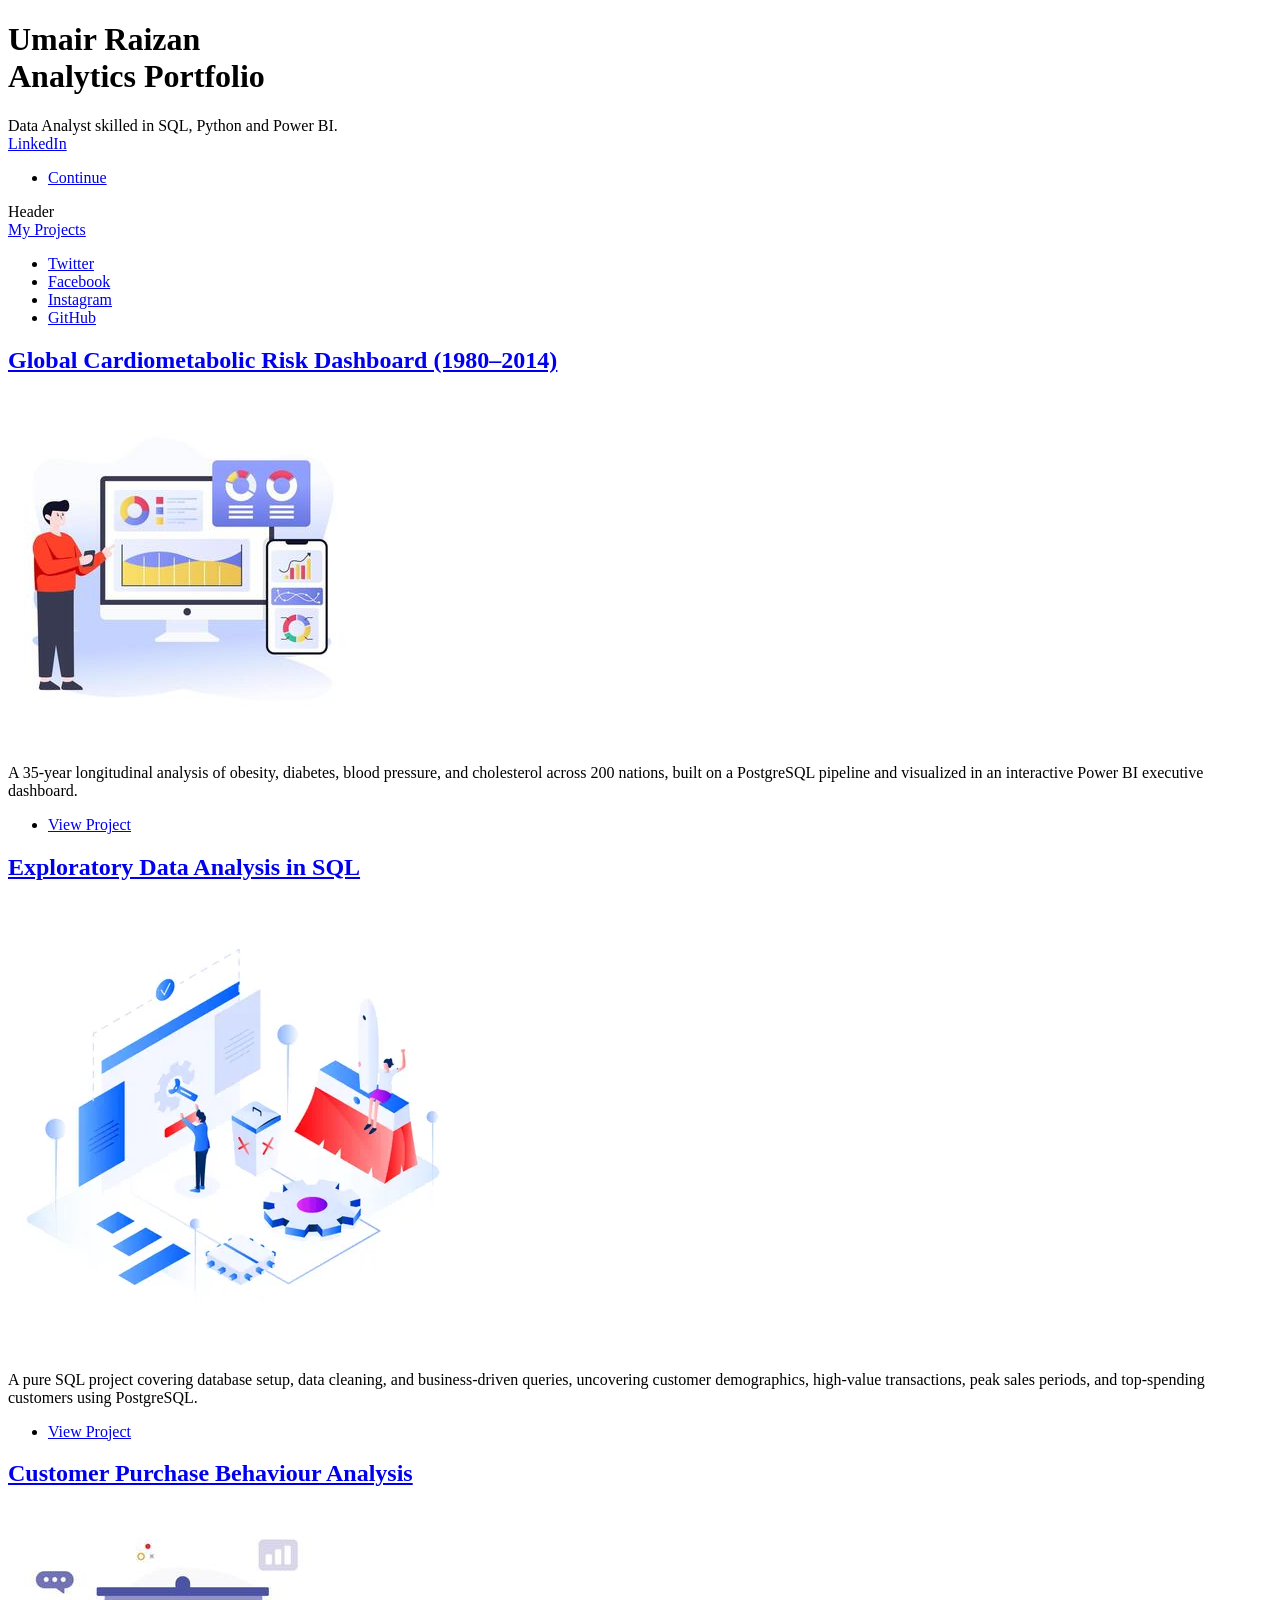
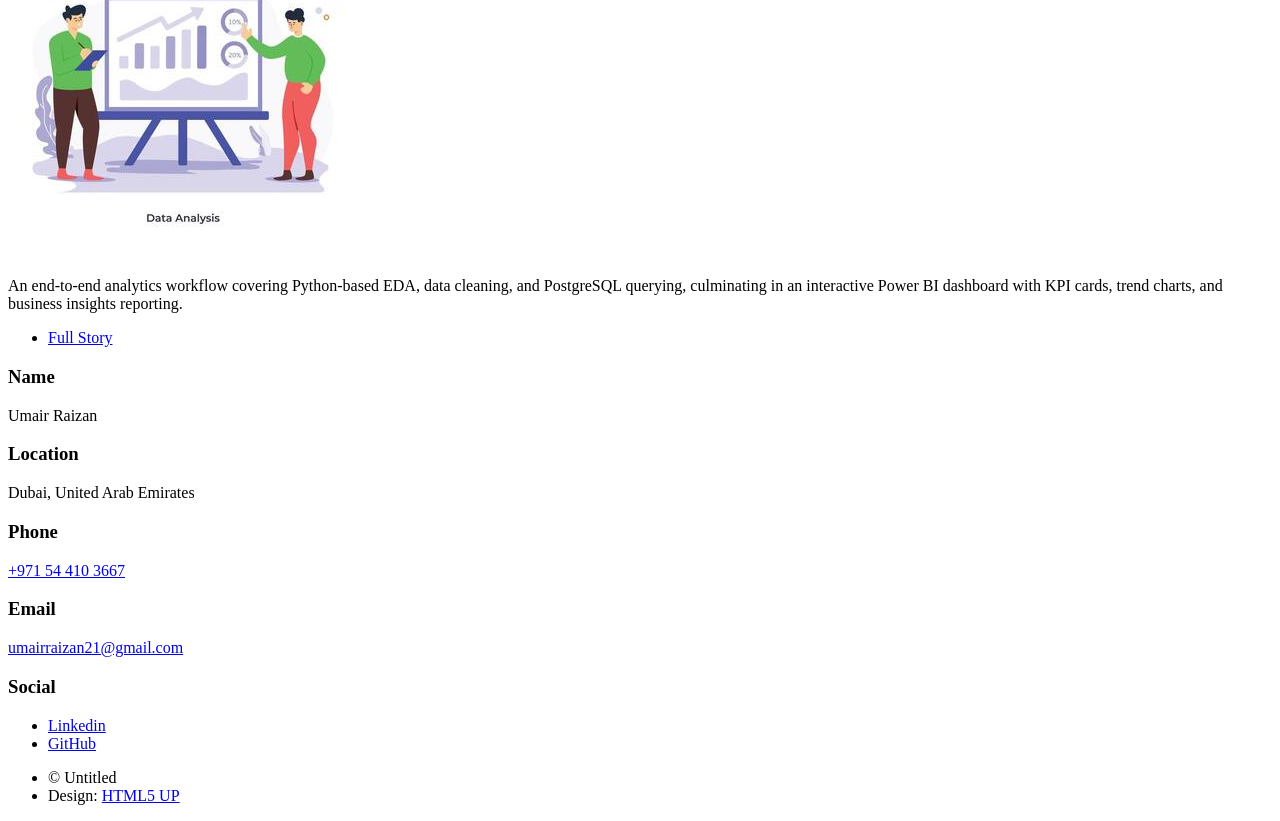
==== index.html @ 5cd12fa8 "Updated portfolio" ====
<!DOCTYPE HTML>
<!--
	Massively by HTML5 UP
	html5up.net | @ajlkn
	Free for personal and commercial use under the CCA 3.0 license (html5up.net/license)
-->
<html>
	<head>
		<title>Umair Raizan Analytics Portfolio></title>
		<meta charset="utf-8" />
		<meta name="viewport" content="width=device-width, initial-scale=1, user-scalable=no" />
		<link rel="stylesheet" href="assets/css/main.css" />
		<noscript><link rel="stylesheet" href="assets/css/noscript.css" /></noscript>
	</head>
	<body class="is-preload">

		<!-- Wrapper -->
			<div id="wrapper" class="fade-in">

				<!-- Intro -->
					<div id="intro">
						<h1>Umair Raizan<br />Analytics Portfolio<br /></h1>
						<p>Data Analyst skilled in SQL, Python and Power BI. <br><a href="https://www.linkedin.com/in/umair-raizan-32196223b/" target="_blank">LinkedIn</a>	</p>
						<ul class="actions">
							<li><a href="#header" class="button icon solid solo fa-arrow-down scrolly">Continue</a></li>
						</ul>
					</div>

				Header
					<header id="header">
						<a href="index.html" class="logo">My Projects</a>
					</header>

				<!-- Nav -->
					<!-- <nav id="nav">
						<ul class="links">
							<li class="active"><a href="index.html">This is Massively</a></li>
							<li><a href="generic.html">Generic Page</a></li>
							<li><a href="elements.html">Elements Reference</a></li>
						</ul> -->
						<ul class="icons">
							<li><a href="#" class="icon brands fa-twitter"><span class="label">Twitter</span></a></li>
							<li><a href="#" class="icon brands fa-facebook-f"><span class="label">Facebook</span></a></li>
							<li><a href="#" class="icon brands fa-instagram"><span class="label">Instagram</span></a></li>
							<li><a href="#" class="icon brands fa-github"><span class="label">GitHub</span></a></li>
						</ul>
					</nav>

				<!-- Main -->
					<div id="main">		
							<section class="posts">
								<article>
									<header>
										
										<h2><a href="https://github.com/umairai21/Diseases-Risk-Data-Analysis.git">Global Cardiometabolic Risk Dashboard (1980–2014)</a></h2>
									</header>
									<a href="https://github.com/umairai21/Diseases-Risk-Data-Analysis.git" class="image fit"><img src="./images/online-data-analysis-flat-illustration-of-data-analytics-vector.jpg" alt="" /></a>
									<p>A 35-year longitudinal analysis of obesity, diabetes, blood pressure, and cholesterol across 200 nations, built on a PostgreSQL pipeline and visualized in an interactive Power BI executive dashboard.</p>
									<ul class="actions special">
										<li><a href="https://github.com/umairai21/Diseases-Risk-Data-Analysis.git" class="button">View Project</a></li>
									</ul>
								</article>
								<article>
									<header>
										
										<h2><a href="https://github.com/umairai21/SQL-Retail-Sales-Analysis.git">Exploratory Data Analysis in SQL</a></h2>
									</header>
									<a href="https://github.com/umairai21/SQL-Retail-Sales-Analysis.git" class="image fit"><img src="./images/image 3.webp" alt="" /></a>
									<p>A pure SQL project covering database setup, data cleaning, and 	business-driven queries, uncovering customer demographics, high-value transactions, peak sales periods, and top-spending customers using PostgreSQL.</p>
									<ul class="actions special">
										<li><a href="https://github.com/umairai21/SQL-Retail-Sales-Analysis.git" class="button">View Project</a></li>
									</ul>
								</article>
								<article>
									<header>
										<h2><a href="https://github.com/umairai21/Customer-Behaviour-Analysis.git">Customer Purchase Behaviour Analysis</a></h2>
									</header>
									<a href="https://github.com/umairai21/Customer-Behaviour-Analysis.git" class="image fit"><img src="./images/image 2.jpg" alt="" /></a>
									<p>An end-to-end analytics workflow covering Python-based EDA, data cleaning, and PostgreSQL querying, culminating in an interactive Power BI dashboard with KPI cards, trend charts, and business insights reporting.</p>
									<ul class="actions special">
										<li><a href="https://github.com/umairai21/Customer-Behaviour-Analysis.git" class="button">Full Story</a></li>
									</ul>
								</article>
							</section>
					</div>

				<!-- Footer -->
					<footer id="footer">
						<!-- <section>
							<form method="post" action="#">
								<div class="fields">
									<div class="field">
										<label for="name">Name</label>
										<input type="text" name="name" id="name" />
									</div>
									<div class="field">
										<label for="email">Email</label>
										<input type="text" name="email" id="email" />
									</div>
									<div class="field">
										<label for="message">Message</label>
										<textarea name="message" id="message" rows="3"></textarea>
									</div>
								</div>
								<ul class="actions">
									<li><input type="submit" value="Send Message" /></li>
								</ul>
							</form>
						</section> -->
						<section>
							<section class="alt">
								<h3>Name</h3>
								<p>Umair Raizan</p>
							</section>
							<section class="alt">
								<h3>Location</h3>
								<p>Dubai, United Arab Emirates</p>
							</section>
							<section>
								<h3>Phone</h3>
								<p><a href="#">+971 54 410 3667</a></p>
							</section>
							<section>
								<h3>Email</h3>
								<p><a href="mailto:umairraizan21@gmail.com">umairraizan21@gmail.com</a></p>
							</section>
							<section>
								<h3>Social</h3>
								<ul class="icons alt">
									<li><a href="https://www.linkedin.com/in/umair-raizan-32196223b/" class="icon brands alt fa-linkedin"><span class="label">Linkedin</span></a></li>
									<li><a href="https://github.com/umairai21" class="icon brands alt fa-github"><span class="label">GitHub</span></a></li>
								</ul>
							</section>
						</section>
					</footer>

				<!-- Copyright -->
					<div id="copyright">
						<ul><li>&copy; Untitled</li><li>Design: <a href="https://html5up.net">HTML5 UP</a></li></ul>
					</div>

			</div>

		<!-- Scripts -->
			<script src="assets/js/jquery.min.js"></script>
			<script src="assets/js/jquery.scrollex.min.js"></script>
			<script src="assets/js/jquery.scrolly.min.js"></script>
			<script src="assets/js/browser.min.js"></script>
			<script src="assets/js/breakpoints.min.js"></script>
			<script src="assets/js/util.js"></script>
			<script src="assets/js/main.js"></script>

	</body>
</html>
---- assets/css/main.css ----
@import url(fontawesome-all.min.css);
@import url("https://fonts.googleapis.com/css?family=Merriweather:300,700,300italic,700italic|Source+Sans+Pro:900");

/*
	Massively by HTML5 UP
	html5up.net | @ajlkn
	Free for personal and commercial use under the CCA 3.0 license (html5up.net/license)
*/

html, body, div, span, applet, object,
iframe, h1, h2, h3, h4, h5, h6, p, blockquote,
pre, a, abbr, acronym, address, big, cite,
code, del, dfn, em, img, ins, kbd, q, s, samp,
small, strike, strong, sub, sup, tt, var, b,
u, i, center, dl, dt, dd, ol, ul, li, fieldset,
form, label, legend, table, caption, tbody,
tfoot, thead, tr, th, td, article, aside,
canvas, details, embed, figure, figcaption,
footer, header, hgroup, menu, nav, output, ruby,
section, summary, time, mark, audio, video {
	margin: 0;
	padding: 0;
	border: 0;
	font-size: 100%;
	font: inherit;
	vertical-align: baseline;}

article, aside, details, figcaption, figure,
footer, header, hgroup, menu, nav, section {
	display: block;}

body {
	line-height: 1;
}

ol, ul {
	list-style: none;
}

blockquote, q {
	quotes: none;
}

	blockquote:before, blockquote:after, q:before, q:after {
		content: '';
		content: none;
	}

table {
	border-collapse: collapse;
	border-spacing: 0;
}

body {
	-webkit-text-size-adjust: none;
}

mark {
	background-color: transparent;
	color: inherit;
}

input::-moz-focus-inner {
	border: 0;
	padding: 0;
}

input, select, textarea {
	-moz-appearance: none;
	-webkit-appearance: none;
	-ms-appearance: none;
	appearance: none;
}

/* Basic */

	@-ms-viewport {
		width: device-width;
	}

	body {
		-ms-overflow-style: scrollbar;
	}

	@media screen and (max-width: 480px) {

		html, body {
			min-width: 320px;
		}

	}

	html {
		box-sizing: border-box;
	}

	*, *:before, *:after {
		box-sizing: inherit;
	}

	body {
		background-color: #1e252d;
	}

		body.is-preload *, body.is-preload *:before, body.is-preload *:after {
			-moz-animation: none !important;
			-webkit-animation: none !important;
			-ms-animation: none !important;
			animation: none !important;
			-moz-transition: none !important;
			-webkit-transition: none !important;
			-ms-transition: none !important;
			transition: none !important;
		}

/* Type */

	html {
		font-size: 16pt;
	}

		@media screen and (max-width: 1680px) {

			html {
				font-size: 12pt;
			}

		}

		@media screen and (max-width: 1280px) {

			html {
				font-size: 11pt;
			}

		}

		@media screen and (max-width: 360px) {

			html {
				font-size: 10pt;
			}

		}

	body {
		color: #212931;
	}

	body, input, select, textarea {
		font-family: "Merriweather", Georgia, serif;
		font-weight: 300;
		font-size: 1rem;
		line-height: 2.375;
	}

	a {
		-moz-transition: color 0.2s ease-in-out, background-color 0.2s ease-in-out, border-color 0.2s ease-in-out, box-shadow 0.2s ease-in-out;
		-webkit-transition: color 0.2s ease-in-out, background-color 0.2s ease-in-out, border-color 0.2s ease-in-out, box-shadow 0.2s ease-in-out;
		-ms-transition: color 0.2s ease-in-out, background-color 0.2s ease-in-out, border-color 0.2s ease-in-out, box-shadow 0.2s ease-in-out;
		transition: color 0.2s ease-in-out, background-color 0.2s ease-in-out, border-color 0.2s ease-in-out, box-shadow 0.2s ease-in-out;
		border-bottom: dotted 1px;
		text-decoration: none;
	}

		a:hover {
			border-bottom-color: transparent;
		}

	strong, b {
		font-weight: 600;
	}

	em, i {
		font-style: italic;
	}

	p {
		text-align: justify;
		margin: 0 0 2rem 0;
	}

	h1, h2, h3, h4, h5, h6 {
		font-family: "Source Sans Pro", Helvetica, sans-serif;
		font-weight: 900;
		line-height: 1.5;
		letter-spacing: 0.075em;
		text-transform: uppercase;
		margin: 0 0 1rem 0;
	}

		h1 a, h2 a, h3 a, h4 a, h5 a, h6 a {
			border-bottom: 0;
			color: inherit;
			text-decoration: none;
		}

	h1 {
		font-size: 4rem;
		line-height: 1.1;
		margin: 0 0 2rem 0;
	}

	h2 {
		font-size: 1.75rem;
		line-height: 1.3;
		margin: 0 0 1.5rem 0;
	}

	h3 {
		font-size: 1.25rem;
		margin: 0 0 1.5rem 0;
	}

	h4 {
		font-size: 1rem;
	}

	h5 {
		font-size: 0.9rem;
	}

	h6 {
		font-size: 0.8rem;
	}

	sub {
		font-size: 0.8rem;
		position: relative;
		top: 0.5rem;
	}

	sup {
		font-size: 0.8rem;
		position: relative;
		top: -0.5rem;
	}

	blockquote {
		border-left: solid 4px;
		font-style: italic;
		margin: 0 0 2rem 0;
		padding: 0.5rem 0 0.5rem 2rem;
	}

	code {
		border: solid 2px;
		font-family: "Courier New", monospace;
		font-size: 0.9rem;
		margin: 0 0.25rem;
		padding: 0.25rem 0.65rem;
	}

	pre {
		-webkit-overflow-scrolling: touch;
		font-family: "Courier New", monospace;
		font-size: 0.9rem;
		margin: 0 0 2rem 0;
	}

		pre code {
			display: block;
			line-height: 1.75;
			padding: 1rem 1.5rem;
			overflow-x: auto;
		}

	hr {
		border: 0;
		border-bottom: solid 2px;
		margin: 3rem 0;
	}

		hr.major {
			margin: 5rem 0;
		}

	.align-left {
		text-align: left;
	}

	.align-center {
		text-align: center;
	}

	.align-right {
		text-align: right;
	}

	input, select, textarea {
		color: #212931;
	}

	a {
		color: #212931;
		border-bottom-color: rgba(33, 41, 49, 0.5);
	}

		a:hover {
			border-bottom-color: transparent;
			color: #18bfef !important;
		}

	strong, b {
		color: #212931;
	}

	h1, h2, h3, h4, h5, h6 {
		color: #212931;
	}

	blockquote {
		border-left-color: #eeeeee;
	}

	code {
		background: rgba(220, 220, 220, 0.25);
		border-color: #eeeeee;
	}

	hr {
		border-bottom-color: #eeeeee;
	}

/* Row */

	.row {
		display: flex;
		flex-wrap: wrap;
		box-sizing: border-box;
		align-items: stretch;
	}

		.row > * {
			box-sizing: border-box;
		}

		.row.gtr-uniform > * > :last-child {
			margin-bottom: 0;
		}

		.row.aln-left {
			justify-content: flex-start;
		}

		.row.aln-center {
			justify-content: center;
		}

		.row.aln-right {
			justify-content: flex-end;
		}

		.row.aln-top {
			align-items: flex-start;
		}

		.row.aln-middle {
			align-items: center;
		}

		.row.aln-bottom {
			align-items: flex-end;
		}

		.row > .imp {
			order: -1;
		}

		.row > .col-1 {
			width: 8.33333%;
		}

		.row > .off-1 {
			margin-left: 8.33333%;
		}

		.row > .col-2 {
			width: 16.66667%;
		}

		.row > .off-2 {
			margin-left: 16.66667%;
		}

		.row > .col-3 {
			width: 25%;
		}

		.row > .off-3 {
			margin-left: 25%;
		}

		.row > .col-4 {
			width: 33.33333%;
		}

		.row > .off-4 {
			margin-left: 33.33333%;
		}

		.row > .col-5 {
			width: 41.66667%;
		}

		.row > .off-5 {
			margin-left: 41.66667%;
		}

		.row > .col-6 {
			width: 50%;
		}

		.row > .off-6 {
			margin-left: 50%;
		}

		.row > .col-7 {
			width: 58.33333%;
		}

		.row > .off-7 {
			margin-left: 58.33333%;
		}

		.row > .col-8 {
			width: 66.66667%;
		}

		.row > .off-8 {
			margin-left: 66.66667%;
		}

		.row > .col-9 {
			width: 75%;
		}

		.row > .off-9 {
			margin-left: 75%;
		}

		.row > .col-10 {
			width: 83.33333%;
		}

		.row > .off-10 {
			margin-left: 83.33333%;
		}

		.row > .col-11 {
			width: 91.66667%;
		}

		.row > .off-11 {
			margin-left: 91.66667%;
		}

		.row > .col-12 {
			width: 100%;
		}

		.row > .off-12 {
			margin-left: 100%;
		}

		.row.gtr-0 {
			margin-top: 0;
			margin-left: 0rem;
		}

			.row.gtr-0 > * {
				padding: 0 0 0 0rem;
			}

			.row.gtr-0.gtr-uniform {
				margin-top: 0rem;
			}

				.row.gtr-0.gtr-uniform > * {
					padding-top: 0rem;
				}

		.row.gtr-25 {
			margin-top: 0;
			margin-left: -0.375rem;
		}

			.row.gtr-25 > * {
				padding: 0 0 0 0.375rem;
			}

			.row.gtr-25.gtr-uniform {
				margin-top: -0.375rem;
			}

				.row.gtr-25.gtr-uniform > * {
					padding-top: 0.375rem;
				}

		.row.gtr-50 {
			margin-top: 0;
			margin-left: -0.75rem;
		}

			.row.gtr-50 > * {
				padding: 0 0 0 0.75rem;
			}

			.row.gtr-50.gtr-uniform {
				margin-top: -0.75rem;
			}

				.row.gtr-50.gtr-uniform > * {
					padding-top: 0.75rem;
				}

		.row {
			margin-top: 0;
			margin-left: -1.5rem;
		}

			.row > * {
				padding: 0 0 0 1.5rem;
			}

			.row.gtr-uniform {
				margin-top: -1.5rem;
			}

				.row.gtr-uniform > * {
					padding-top: 1.5rem;
				}

		.row.gtr-150 {
			margin-top: 0;
			margin-left: -2.25rem;
		}

			.row.gtr-150 > * {
				padding: 0 0 0 2.25rem;
			}

			.row.gtr-150.gtr-uniform {
				margin-top: -2.25rem;
			}

				.row.gtr-150.gtr-uniform > * {
					padding-top: 2.25rem;
				}

		.row.gtr-200 {
			margin-top: 0;
			margin-left: -3rem;
		}

			.row.gtr-200 > * {
				padding: 0 0 0 3rem;
			}

			.row.gtr-200.gtr-uniform {
				margin-top: -3rem;
			}

				.row.gtr-200.gtr-uniform > * {
					padding-top: 3rem;
				}

		@media screen and (max-width: 1680px) {

			.row {
				display: flex;
				flex-wrap: wrap;
				box-sizing: border-box;
				align-items: stretch;
			}

				.row > * {
					box-sizing: border-box;
				}

				.row.gtr-uniform > * > :last-child {
					margin-bottom: 0;
				}

				.row.aln-left {
					justify-content: flex-start;
				}

				.row.aln-center {
					justify-content: center;
				}

				.row.aln-right {
					justify-content: flex-end;
				}

				.row.aln-top {
					align-items: flex-start;
				}

				.row.aln-middle {
					align-items: center;
				}

				.row.aln-bottom {
					align-items: flex-end;
				}

				.row > .imp-xlarge {
					order: -1;
				}

				.row > .col-1-xlarge {
					width: 8.33333%;
				}

				.row > .off-1-xlarge {
					margin-left: 8.33333%;
				}

				.row > .col-2-xlarge {
					width: 16.66667%;
				}

				.row > .off-2-xlarge {
					margin-left: 16.66667%;
				}

				.row > .col-3-xlarge {
					width: 25%;
				}

				.row > .off-3-xlarge {
					margin-left: 25%;
				}

				.row > .col-4-xlarge {
					width: 33.33333%;
				}

				.row > .off-4-xlarge {
					margin-left: 33.33333%;
				}

				.row > .col-5-xlarge {
					width: 41.66667%;
				}

				.row > .off-5-xlarge {
					margin-left: 41.66667%;
				}

				.row > .col-6-xlarge {
					width: 50%;
				}

				.row > .off-6-xlarge {
					margin-left: 50%;
				}

				.row > .col-7-xlarge {
					width: 58.33333%;
				}

				.row > .off-7-xlarge {
					margin-left: 58.33333%;
				}

				.row > .col-8-xlarge {
					width: 66.66667%;
				}

				.row > .off-8-xlarge {
					margin-left: 66.66667%;
				}

				.row > .col-9-xlarge {
					width: 75%;
				}

				.row > .off-9-xlarge {
					margin-left: 75%;
				}

				.row > .col-10-xlarge {
					width: 83.33333%;
				}

				.row > .off-10-xlarge {
					margin-left: 83.33333%;
				}

				.row > .col-11-xlarge {
					width: 91.66667%;
				}

				.row > .off-11-xlarge {
					margin-left: 91.66667%;
				}

				.row > .col-12-xlarge {
					width: 100%;
				}

				.row > .off-12-xlarge {
					margin-left: 100%;
				}

				.row.gtr-0 {
					margin-top: 0;
					margin-left: 0rem;
				}

					.row.gtr-0 > * {
						padding: 0 0 0 0rem;
					}

					.row.gtr-0.gtr-uniform {
						margin-top: 0rem;
					}

						.row.gtr-0.gtr-uniform > * {
							padding-top: 0rem;
						}

				.row.gtr-25 {
					margin-top: 0;
					margin-left: -0.375rem;
				}

					.row.gtr-25 > * {
						padding: 0 0 0 0.375rem;
					}

					.row.gtr-25.gtr-uniform {
						margin-top: -0.375rem;
					}

						.row.gtr-25.gtr-uniform > * {
							padding-top: 0.375rem;
						}

				.row.gtr-50 {
					margin-top: 0;
					margin-left: -0.75rem;
				}

					.row.gtr-50 > * {
						padding: 0 0 0 0.75rem;
					}

					.row.gtr-50.gtr-uniform {
						margin-top: -0.75rem;
					}

						.row.gtr-50.gtr-uniform > * {
							padding-top: 0.75rem;
						}

				.row {
					margin-top: 0;
					margin-left: -1.5rem;
				}

					.row > * {
						padding: 0 0 0 1.5rem;
					}

					.row.gtr-uniform {
						margin-top: -1.5rem;
					}

						.row.gtr-uniform > * {
							padding-top: 1.5rem;
						}

				.row.gtr-150 {
					margin-top: 0;
					margin-left: -2.25rem;
				}

					.row.gtr-150 > * {
						padding: 0 0 0 2.25rem;
					}

					.row.gtr-150.gtr-uniform {
						margin-top: -2.25rem;
					}

						.row.gtr-150.gtr-uniform > * {
							padding-top: 2.25rem;
						}

				.row.gtr-200 {
					margin-top: 0;
					margin-left: -3rem;
				}

					.row.gtr-200 > * {
						padding: 0 0 0 3rem;
					}

					.row.gtr-200.gtr-uniform {
						margin-top: -3rem;
					}

						.row.gtr-200.gtr-uniform > * {
							padding-top: 3rem;
						}

		}

		@media screen and (max-width: 1280px) {

			.row {
				display: flex;
				flex-wrap: wrap;
				box-sizing: border-box;
				align-items: stretch;
			}

				.row > * {
					box-sizing: border-box;
				}

				.row.gtr-uniform > * > :last-child {
					margin-bottom: 0;
				}

				.row.aln-left {
					justify-content: flex-start;
				}

				.row.aln-center {
					justify-content: center;
				}

				.row.aln-right {
					justify-content: flex-end;
				}

				.row.aln-top {
					align-items: flex-start;
				}

				.row.aln-middle {
					align-items: center;
				}

				.row.aln-bottom {
					align-items: flex-end;
				}

				.row > .imp-large {
					order: -1;
				}

				.row > .col-1-large {
					width: 8.33333%;
				}

				.row > .off-1-large {
					margin-left: 8.33333%;
				}

				.row > .col-2-large {
					width: 16.66667%;
				}

				.row > .off-2-large {
					margin-left: 16.66667%;
				}

				.row > .col-3-large {
					width: 25%;
				}

				.row > .off-3-large {
					margin-left: 25%;
				}

				.row > .col-4-large {
					width: 33.33333%;
				}

				.row > .off-4-large {
					margin-left: 33.33333%;
				}

				.row > .col-5-large {
					width: 41.66667%;
				}

				.row > .off-5-large {
					margin-left: 41.66667%;
				}

				.row > .col-6-large {
					width: 50%;
				}

				.row > .off-6-large {
					margin-left: 50%;
				}

				.row > .col-7-large {
					width: 58.33333%;
				}

				.row > .off-7-large {
					margin-left: 58.33333%;
				}

				.row > .col-8-large {
					width: 66.66667%;
				}

				.row > .off-8-large {
					margin-left: 66.66667%;
				}

				.row > .col-9-large {
					width: 75%;
				}

				.row > .off-9-large {
					margin-left: 75%;
				}

				.row > .col-10-large {
					width: 83.33333%;
				}

				.row > .off-10-large {
					margin-left: 83.33333%;
				}

				.row > .col-11-large {
					width: 91.66667%;
				}

				.row > .off-11-large {
					margin-left: 91.66667%;
				}

				.row > .col-12-large {
					width: 100%;
				}

				.row > .off-12-large {
					margin-left: 100%;
				}

				.row.gtr-0 {
					margin-top: 0;
					margin-left: 0rem;
				}

					.row.gtr-0 > * {
						padding: 0 0 0 0rem;
					}

					.row.gtr-0.gtr-uniform {
						margin-top: 0rem;
					}

						.row.gtr-0.gtr-uniform > * {
							padding-top: 0rem;
						}

				.row.gtr-25 {
					margin-top: 0;
					margin-left: -0.375rem;
				}

					.row.gtr-25 > * {
						padding: 0 0 0 0.375rem;
					}

					.row.gtr-25.gtr-uniform {
						margin-top: -0.375rem;
					}

						.row.gtr-25.gtr-uniform > * {
							padding-top: 0.375rem;
						}

				.row.gtr-50 {
					margin-top: 0;
					margin-left: -0.75rem;
				}

					.row.gtr-50 > * {
						padding: 0 0 0 0.75rem;
					}

					.row.gtr-50.gtr-uniform {
						margin-top: -0.75rem;
					}

						.row.gtr-50.gtr-uniform > * {
							padding-top: 0.75rem;
						}

				.row {
					margin-top: 0;
					margin-left: -1.5rem;
				}

					.row > * {
						padding: 0 0 0 1.5rem;
					}

					.row.gtr-uniform {
						margin-top: -1.5rem;
					}

						.row.gtr-uniform > * {
							padding-top: 1.5rem;
						}

				.row.gtr-150 {
					margin-top: 0;
					margin-left: -2.25rem;
				}

					.row.gtr-150 > * {
						padding: 0 0 0 2.25rem;
					}

					.row.gtr-150.gtr-uniform {
						margin-top: -2.25rem;
					}

						.row.gtr-150.gtr-uniform > * {
							padding-top: 2.25rem;
						}

				.row.gtr-200 {
					margin-top: 0;
					margin-left: -3rem;
				}

					.row.gtr-200 > * {
						padding: 0 0 0 3rem;
					}

					.row.gtr-200.gtr-uniform {
						margin-top: -3rem;
					}

						.row.gtr-200.gtr-uniform > * {
							padding-top: 3rem;
						}

		}

		@media screen and (max-width: 980px) {

			.row {
				display: flex;
				flex-wrap: wrap;
				box-sizing: border-box;
				align-items: stretch;
			}

				.row > * {
					box-sizing: border-box;
				}

				.row.gtr-uniform > * > :last-child {
					margin-bottom: 0;
				}

				.row.aln-left {
					justify-content: flex-start;
				}

				.row.aln-center {
					justify-content: center;
				}

				.row.aln-right {
					justify-content: flex-end;
				}

				.row.aln-top {
					align-items: flex-start;
				}

				.row.aln-middle {
					align-items: center;
				}

				.row.aln-bottom {
					align-items: flex-end;
				}

				.row > .imp-medium {
					order: -1;
				}

				.row > .col-1-medium {
					width: 8.33333%;
				}

				.row > .off-1-medium {
					margin-left: 8.33333%;
				}

				.row > .col-2-medium {
					width: 16.66667%;
				}

				.row > .off-2-medium {
					margin-left: 16.66667%;
				}

				.row > .col-3-medium {
					width: 25%;
				}

				.row > .off-3-medium {
					margin-left: 25%;
				}

				.row > .col-4-medium {
					width: 33.33333%;
				}

				.row > .off-4-medium {
					margin-left: 33.33333%;
				}

				.row > .col-5-medium {
					width: 41.66667%;
				}

				.row > .off-5-medium {
					margin-left: 41.66667%;
				}

				.row > .col-6-medium {
					width: 50%;
				}

				.row > .off-6-medium {
					margin-left: 50%;
				}

				.row > .col-7-medium {
					width: 58.33333%;
				}

				.row > .off-7-medium {
					margin-left: 58.33333%;
				}

				.row > .col-8-medium {
					width: 66.66667%;
				}

				.row > .off-8-medium {
					margin-left: 66.66667%;
				}

				.row > .col-9-medium {
					width: 75%;
				}

				.row > .off-9-medium {
					margin-left: 75%;
				}

				.row > .col-10-medium {
					width: 83.33333%;
				}

				.row > .off-10-medium {
					margin-left: 83.33333%;
				}

				.row > .col-11-medium {
					width: 91.66667%;
				}

				.row > .off-11-medium {
					margin-left: 91.66667%;
				}

				.row > .col-12-medium {
					width: 100%;
				}

				.row > .off-12-medium {
					margin-left: 100%;
				}

				.row.gtr-0 {
					margin-top: 0;
					margin-left: 0rem;
				}

					.row.gtr-0 > * {
						padding: 0 0 0 0rem;
					}

					.row.gtr-0.gtr-uniform {
						margin-top: 0rem;
					}

						.row.gtr-0.gtr-uniform > * {
							padding-top: 0rem;
						}

				.row.gtr-25 {
					margin-top: 0;
					margin-left: -0.375rem;
				}

					.row.gtr-25 > * {
						padding: 0 0 0 0.375rem;
					}

					.row.gtr-25.gtr-uniform {
						margin-top: -0.375rem;
					}

						.row.gtr-25.gtr-uniform > * {
							padding-top: 0.375rem;
						}

				.row.gtr-50 {
					margin-top: 0;
					margin-left: -0.75rem;
				}

					.row.gtr-50 > * {
						padding: 0 0 0 0.75rem;
					}

					.row.gtr-50.gtr-uniform {
						margin-top: -0.75rem;
					}

						.row.gtr-50.gtr-uniform > * {
							padding-top: 0.75rem;
						}

				.row {
					margin-top: 0;
					margin-left: -1.5rem;
				}

					.row > * {
						padding: 0 0 0 1.5rem;
					}

					.row.gtr-uniform {
						margin-top: -1.5rem;
					}

						.row.gtr-uniform > * {
							padding-top: 1.5rem;
						}

				.row.gtr-150 {
					margin-top: 0;
					margin-left: -2.25rem;
				}

					.row.gtr-150 > * {
						padding: 0 0 0 2.25rem;
					}

					.row.gtr-150.gtr-uniform {
						margin-top: -2.25rem;
					}

						.row.gtr-150.gtr-uniform > * {
							padding-top: 2.25rem;
						}

				.row.gtr-200 {
					margin-top: 0;
					margin-left: -3rem;
				}

					.row.gtr-200 > * {
						padding: 0 0 0 3rem;
					}

					.row.gtr-200.gtr-uniform {
						margin-top: -3rem;
					}

						.row.gtr-200.gtr-uniform > * {
							padding-top: 3rem;
						}

		}

		@media screen and (max-width: 736px) {

			.row {
				display: flex;
				flex-wrap: wrap;
				box-sizing: border-box;
				align-items: stretch;
			}

				.row > * {
					box-sizing: border-box;
				}

				.row.gtr-uniform > * > :last-child {
					margin-bottom: 0;
				}

				.row.aln-left {
					justify-content: flex-start;
				}

				.row.aln-center {
					justify-content: center;
				}

				.row.aln-right {
					justify-content: flex-end;
				}

				.row.aln-top {
					align-items: flex-start;
				}

				.row.aln-middle {
					align-items: center;
				}

				.row.aln-bottom {
					align-items: flex-end;
				}

				.row > .imp-small {
					order: -1;
				}

				.row > .col-1-small {
					width: 8.33333%;
				}

				.row > .off-1-small {
					margin-left: 8.33333%;
				}

				.row > .col-2-small {
					width: 16.66667%;
				}

				.row > .off-2-small {
					margin-left: 16.66667%;
				}

				.row > .col-3-small {
					width: 25%;
				}

				.row > .off-3-small {
					margin-left: 25%;
				}

				.row > .col-4-small {
					width: 33.33333%;
				}

				.row > .off-4-small {
					margin-left: 33.33333%;
				}

				.row > .col-5-small {
					width: 41.66667%;
				}

				.row > .off-5-small {
					margin-left: 41.66667%;
				}

				.row > .col-6-small {
					width: 50%;
				}

				.row > .off-6-small {
					margin-left: 50%;
				}

				.row > .col-7-small {
					width: 58.33333%;
				}

				.row > .off-7-small {
					margin-left: 58.33333%;
				}

				.row > .col-8-small {
					width: 66.66667%;
				}

				.row > .off-8-small {
					margin-left: 66.66667%;
				}

				.row > .col-9-small {
					width: 75%;
				}

				.row > .off-9-small {
					margin-left: 75%;
				}

				.row > .col-10-small {
					width: 83.33333%;
				}

				.row > .off-10-small {
					margin-left: 83.33333%;
				}

				.row > .col-11-small {
					width: 91.66667%;
				}

				.row > .off-11-small {
					margin-left: 91.66667%;
				}

				.row > .col-12-small {
					width: 100%;
				}

				.row > .off-12-small {
					margin-left: 100%;
				}

				.row.gtr-0 {
					margin-top: 0;
					margin-left: 0rem;
				}

					.row.gtr-0 > * {
						padding: 0 0 0 0rem;
					}

					.row.gtr-0.gtr-uniform {
						margin-top: 0rem;
					}

						.row.gtr-0.gtr-uniform > * {
							padding-top: 0rem;
						}

				.row.gtr-25 {
					margin-top: 0;
					margin-left: -0.375rem;
				}

					.row.gtr-25 > * {
						padding: 0 0 0 0.375rem;
					}

					.row.gtr-25.gtr-uniform {
						margin-top: -0.375rem;
					}

						.row.gtr-25.gtr-uniform > * {
							padding-top: 0.375rem;
						}

				.row.gtr-50 {
					margin-top: 0;
					margin-left: -0.75rem;
				}

					.row.gtr-50 > * {
						padding: 0 0 0 0.75rem;
					}

					.row.gtr-50.gtr-uniform {
						margin-top: -0.75rem;
					}

						.row.gtr-50.gtr-uniform > * {
							padding-top: 0.75rem;
						}

				.row {
					margin-top: 0;
					margin-left: -1.5rem;
				}

					.row > * {
						padding: 0 0 0 1.5rem;
					}

					.row.gtr-uniform {
						margin-top: -1.5rem;
					}

						.row.gtr-uniform > * {
							padding-top: 1.5rem;
						}

				.row.gtr-150 {
					margin-top: 0;
					margin-left: -2.25rem;
				}

					.row.gtr-150 > * {
						padding: 0 0 0 2.25rem;
					}

					.row.gtr-150.gtr-uniform {
						margin-top: -2.25rem;
					}

						.row.gtr-150.gtr-uniform > * {
							padding-top: 2.25rem;
						}

				.row.gtr-200 {
					margin-top: 0;
					margin-left: -3rem;
				}

					.row.gtr-200 > * {
						padding: 0 0 0 3rem;
					}

					.row.gtr-200.gtr-uniform {
						margin-top: -3rem;
					}

						.row.gtr-200.gtr-uniform > * {
							padding-top: 3rem;
						}

		}

		@media screen and (max-width: 480px) {

			.row {
				display: flex;
				flex-wrap: wrap;
				box-sizing: border-box;
				align-items: stretch;
			}

				.row > * {
					box-sizing: border-box;
				}

				.row.gtr-uniform > * > :last-child {
					margin-bottom: 0;
				}

				.row.aln-left {
					justify-content: flex-start;
				}

				.row.aln-center {
					justify-content: center;
				}

				.row.aln-right {
					justify-content: flex-end;
				}

				.row.aln-top {
					align-items: flex-start;
				}

				.row.aln-middle {
					align-items: center;
				}

				.row.aln-bottom {
					align-items: flex-end;
				}

				.row > .imp-xsmall {
					order: -1;
				}

				.row > .col-1-xsmall {
					width: 8.33333%;
				}

				.row > .off-1-xsmall {
					margin-left: 8.33333%;
				}

				.row > .col-2-xsmall {
					width: 16.66667%;
				}

				.row > .off-2-xsmall {
					margin-left: 16.66667%;
				}

				.row > .col-3-xsmall {
					width: 25%;
				}

				.row > .off-3-xsmall {
					margin-left: 25%;
				}

				.row > .col-4-xsmall {
					width: 33.33333%;
				}

				.row > .off-4-xsmall {
					margin-left: 33.33333%;
				}

				.row > .col-5-xsmall {
					width: 41.66667%;
				}

				.row > .off-5-xsmall {
					margin-left: 41.66667%;
				}

				.row > .col-6-xsmall {
					width: 50%;
				}

				.row > .off-6-xsmall {
					margin-left: 50%;
				}

				.row > .col-7-xsmall {
					width: 58.33333%;
				}

				.row > .off-7-xsmall {
					margin-left: 58.33333%;
				}

				.row > .col-8-xsmall {
					width: 66.66667%;
				}

				.row > .off-8-xsmall {
					margin-left: 66.66667%;
				}

				.row > .col-9-xsmall {
					width: 75%;
				}

				.row > .off-9-xsmall {
					margin-left: 75%;
				}

				.row > .col-10-xsmall {
					width: 83.33333%;
				}

				.row > .off-10-xsmall {
					margin-left: 83.33333%;
				}

				.row > .col-11-xsmall {
					width: 91.66667%;
				}

				.row > .off-11-xsmall {
					margin-left: 91.66667%;
				}

				.row > .col-12-xsmall {
					width: 100%;
				}

				.row > .off-12-xsmall {
					margin-left: 100%;
				}

				.row.gtr-0 {
					margin-top: 0;
					margin-left: 0rem;
				}

					.row.gtr-0 > * {
						padding: 0 0 0 0rem;
					}

					.row.gtr-0.gtr-uniform {
						margin-top: 0rem;
					}

						.row.gtr-0.gtr-uniform > * {
							padding-top: 0rem;
						}

				.row.gtr-25 {
					margin-top: 0;
					margin-left: -0.375rem;
				}

					.row.gtr-25 > * {
						padding: 0 0 0 0.375rem;
					}

					.row.gtr-25.gtr-uniform {
						margin-top: -0.375rem;
					}

						.row.gtr-25.gtr-uniform > * {
							padding-top: 0.375rem;
						}

				.row.gtr-50 {
					margin-top: 0;
					margin-left: -0.75rem;
				}

					.row.gtr-50 > * {
						padding: 0 0 0 0.75rem;
					}

					.row.gtr-50.gtr-uniform {
						margin-top: -0.75rem;
					}

						.row.gtr-50.gtr-uniform > * {
							padding-top: 0.75rem;
						}

				.row {
					margin-top: 0;
					margin-left: -1.5rem;
				}

					.row > * {
						padding: 0 0 0 1.5rem;
					}

					.row.gtr-uniform {
						margin-top: -1.5rem;
					}

						.row.gtr-uniform > * {
							padding-top: 1.5rem;
						}

				.row.gtr-150 {
					margin-top: 0;
					margin-left: -2.25rem;
				}

					.row.gtr-150 > * {
						padding: 0 0 0 2.25rem;
					}

					.row.gtr-150.gtr-uniform {
						margin-top: -2.25rem;
					}

						.row.gtr-150.gtr-uniform > * {
							padding-top: 2.25rem;
						}

				.row.gtr-200 {
					margin-top: 0;
					margin-left: -3rem;
				}

					.row.gtr-200 > * {
						padding: 0 0 0 3rem;
					}

					.row.gtr-200.gtr-uniform {
						margin-top: -3rem;
					}

						.row.gtr-200.gtr-uniform > * {
							padding-top: 3rem;
						}

		}

		@media screen and (max-width: 360px) {

			.row {
				display: flex;
				flex-wrap: wrap;
				box-sizing: border-box;
				align-items: stretch;
			}

				.row > * {
					box-sizing: border-box;
				}

				.row.gtr-uniform > * > :last-child {
					margin-bottom: 0;
				}

				.row.aln-left {
					justify-content: flex-start;
				}

				.row.aln-center {
					justify-content: center;
				}

				.row.aln-right {
					justify-content: flex-end;
				}

				.row.aln-top {
					align-items: flex-start;
				}

				.row.aln-middle {
					align-items: center;
				}

				.row.aln-bottom {
					align-items: flex-end;
				}

				.row > .imp-xxsmall {
					order: -1;
				}

				.row > .col-1-xxsmall {
					width: 8.33333%;
				}

				.row > .off-1-xxsmall {
					margin-left: 8.33333%;
				}

				.row > .col-2-xxsmall {
					width: 16.66667%;
				}

				.row > .off-2-xxsmall {
					margin-left: 16.66667%;
				}

				.row > .col-3-xxsmall {
					width: 25%;
				}

				.row > .off-3-xxsmall {
					margin-left: 25%;
				}

				.row > .col-4-xxsmall {
					width: 33.33333%;
				}

				.row > .off-4-xxsmall {
					margin-left: 33.33333%;
				}

				.row > .col-5-xxsmall {
					width: 41.66667%;
				}

				.row > .off-5-xxsmall {
					margin-left: 41.66667%;
				}

				.row > .col-6-xxsmall {
					width: 50%;
				}

				.row > .off-6-xxsmall {
					margin-left: 50%;
				}

				.row > .col-7-xxsmall {
					width: 58.33333%;
				}

				.row > .off-7-xxsmall {
					margin-left: 58.33333%;
				}

				.row > .col-8-xxsmall {
					width: 66.66667%;
				}

				.row > .off-8-xxsmall {
					margin-left: 66.66667%;
				}

				.row > .col-9-xxsmall {
					width: 75%;
				}

				.row > .off-9-xxsmall {
					margin-left: 75%;
				}

				.row > .col-10-xxsmall {
					width: 83.33333%;
				}

				.row > .off-10-xxsmall {
					margin-left: 83.33333%;
				}

				.row > .col-11-xxsmall {
					width: 91.66667%;
				}

				.row > .off-11-xxsmall {
					margin-left: 91.66667%;
				}

				.row > .col-12-xxsmall {
					width: 100%;
				}

				.row > .off-12-xxsmall {
					margin-left: 100%;
				}

				.row.gtr-0 {
					margin-top: 0;
					margin-left: 0rem;
				}

					.row.gtr-0 > * {
						padding: 0 0 0 0rem;
					}

					.row.gtr-0.gtr-uniform {
						margin-top: 0rem;
					}

						.row.gtr-0.gtr-uniform > * {
							padding-top: 0rem;
						}

				.row.gtr-25 {
					margin-top: 0;
					margin-left: -0.375rem;
				}

					.row.gtr-25 > * {
						padding: 0 0 0 0.375rem;
					}

					.row.gtr-25.gtr-uniform {
						margin-top: -0.375rem;
					}

						.row.gtr-25.gtr-uniform > * {
							padding-top: 0.375rem;
						}

				.row.gtr-50 {
					margin-top: 0;
					margin-left: -0.75rem;
				}

					.row.gtr-50 > * {
						padding: 0 0 0 0.75rem;
					}

					.row.gtr-50.gtr-uniform {
						margin-top: -0.75rem;
					}

						.row.gtr-50.gtr-uniform > * {
							padding-top: 0.75rem;
						}

				.row {
					margin-top: 0;
					margin-left: -1.5rem;
				}

					.row > * {
						padding: 0 0 0 1.5rem;
					}

					.row.gtr-uniform {
						margin-top: -1.5rem;
					}

						.row.gtr-uniform > * {
							padding-top: 1.5rem;
						}

				.row.gtr-150 {
					margin-top: 0;
					margin-left: -2.25rem;
				}

					.row.gtr-150 > * {
						padding: 0 0 0 2.25rem;
					}

					.row.gtr-150.gtr-uniform {
						margin-top: -2.25rem;
					}

						.row.gtr-150.gtr-uniform > * {
							padding-top: 2.25rem;
						}

				.row.gtr-200 {
					margin-top: 0;
					margin-left: -3rem;
				}

					.row.gtr-200 > * {
						padding: 0 0 0 3rem;
					}

					.row.gtr-200.gtr-uniform {
						margin-top: -3rem;
					}

						.row.gtr-200.gtr-uniform > * {
							padding-top: 3rem;
						}

		}

/* Box */

	.box {
		border: solid 2px;
		margin-bottom: 2rem;
		padding: 1.5rem;
	}

		.box > :last-child,
		.box > :last-child > :last-child,
		.box > :last-child > :last-child > :last-child {
			margin-bottom: 0;
		}

		.box.alt {
			border: 0;
			border-radius: 0;
			padding: 0;
		}

	.box {
		border-color: #eeeeee;
	}

/* Button */

	input[type="submit"],
	input[type="reset"],
	input[type="button"],
	button,
	.button {
		-moz-appearance: none;
		-webkit-appearance: none;
		-ms-appearance: none;
		appearance: none;
		-moz-transition: background-color 0.2s ease-in-out, box-shadow 0.2s ease-in-out, color 0.2s ease-in-out;
		-webkit-transition: background-color 0.2s ease-in-out, box-shadow 0.2s ease-in-out, color 0.2s ease-in-out;
		-ms-transition: background-color 0.2s ease-in-out, box-shadow 0.2s ease-in-out, color 0.2s ease-in-out;
		transition: background-color 0.2s ease-in-out, box-shadow 0.2s ease-in-out, color 0.2s ease-in-out;
		border: 0;
		border-radius: 0;
		cursor: pointer;
		display: inline-block;
		font-family: "Source Sans Pro", Helvetica, sans-serif;
		font-size: 0.8rem;
		font-weight: 900;
		letter-spacing: 0.075em;
		height: 3rem;
		line-height: 3rem;
		padding: 0 2rem;
		text-align: center;
		text-decoration: none;
		text-transform: uppercase;
		white-space: nowrap;
	}

		input[type="submit"].icon:before,
		input[type="reset"].icon:before,
		input[type="button"].icon:before,
		button.icon:before,
		.button.icon:before {
			margin-right: 0.5rem;
		}

		input[type="submit"].icon.solo,
		input[type="reset"].icon.solo,
		input[type="button"].icon.solo,
		button.icon.solo,
		.button.icon.solo {
			position: relative;
			width: 4rem;
			height: 4rem;
			line-height: 4rem;
			border-radius: 4rem;
			text-indent: 4rem;
			overflow: hidden;
			padding: 0;
			white-space: nowrap;
		}

			input[type="submit"].icon.solo:before,
			input[type="reset"].icon.solo:before,
			input[type="button"].icon.solo:before,
			button.icon.solo:before,
			.button.icon.solo:before {
				position: absolute;
				display: block;
				top: 0;
				left: 0;
				width: inherit;
				height: inherit;
				line-height: inherit;
				font-size: 1.25rem;
				margin-right: 0;
				text-align: center;
				text-indent: 0;
			}

		input[type="submit"].fit,
		input[type="reset"].fit,
		input[type="button"].fit,
		button.fit,
		.button.fit {
			width: 100%;
		}

		input[type="submit"].small,
		input[type="reset"].small,
		input[type="button"].small,
		button.small,
		.button.small {
			font-size: 0.7rem;
			height: 2.5rem;
			line-height: 2.5rem;
			padding: 0 1.5rem;
		}

		input[type="submit"].large,
		input[type="reset"].large,
		input[type="button"].large,
		button.large,
		.button.large {
			font-size: 0.9rem;
			height: 3.5rem;
			line-height: 3.5rem;
			padding: 0 2.75rem;
		}

		@media screen and (max-width: 980px) {

			input[type="submit"],
			input[type="reset"],
			input[type="button"],
			button,
			.button {
				font-size: 0.9rem;
				height: 3.25rem;
				line-height: 3.25rem;
			}

				input[type="submit"].large,
				input[type="reset"].large,
				input[type="button"].large,
				button.large,
				.button.large {
					font-size: 1rem;
					height: 3.75rem;
					line-height: 3.75rem;
				}

		}

		input[type="submit"].disabled, input[type="submit"]:disabled,
		input[type="reset"].disabled,
		input[type="reset"]:disabled,
		input[type="button"].disabled,
		input[type="button"]:disabled,
		button.disabled,
		button:disabled,
		.button.disabled,
		.button:disabled {
			pointer-events: none;
			opacity: 0.25;
		}

	input[type="submit"],
	input[type="reset"],
	input[type="button"],
	button,
	.button {
		background-color: transparent;
		box-shadow: inset 0 0 0 2px #212931;
		color: #212931 !important;
	}

		input[type="submit"]:hover,
		input[type="reset"]:hover,
		input[type="button"]:hover,
		button:hover,
		.button:hover {
			box-shadow: inset 0 0 0 2px #18bfef;
			color: #18bfef !important;
		}

		input[type="submit"].primary,
		input[type="reset"].primary,
		input[type="button"].primary,
		button.primary,
		.button.primary {
			background-color: #212931;
			box-shadow: none;
			color: #ffffff !important;
		}

			input[type="submit"].primary:hover,
			input[type="reset"].primary:hover,
			input[type="button"].primary:hover,
			button.primary:hover,
			.button.primary:hover {
				background-color: #18bfef;
			}

/* Form */

	form {
		margin: 0 0 2rem 0;
	}

		form > :last-child {
			margin-bottom: 0;
		}

		form > .fields {
			display: -moz-flex;
			display: -webkit-flex;
			display: -ms-flex;
			display: flex;
			-moz-flex-wrap: wrap;
			-webkit-flex-wrap: wrap;
			-ms-flex-wrap: wrap;
			flex-wrap: wrap;
			width: calc(100% + 3rem);
			margin: -1.5rem 0 2rem -1.5rem;
		}

			form > .fields > .field {
				-moz-flex-grow: 0;
				-webkit-flex-grow: 0;
				-ms-flex-grow: 0;
				flex-grow: 0;
				-moz-flex-shrink: 0;
				-webkit-flex-shrink: 0;
				-ms-flex-shrink: 0;
				flex-shrink: 0;
				padding: 1.5rem 0 0 1.5rem;
				width: calc(100% - 1.5rem);
			}

				form > .fields > .field.half {
					width: calc(50% - 0.75rem);
				}

				form > .fields > .field.third {
					width: calc(100%/3 - 0.5rem);
				}

				form > .fields > .field.quarter {
					width: calc(25% - 0.375rem);
				}

		@media screen and (max-width: 480px) {

			form > .fields {
				width: calc(100% + 3rem);
				margin: -1.5rem 0 2rem -1.5rem;
			}

				form > .fields > .field {
					padding: 1.5rem 0 0 1.5rem;
					width: calc(100% - 1.5rem);
				}

					form > .fields > .field.half {
						width: calc(100% - 1.5rem);
					}

					form > .fields > .field.third {
						width: calc(100% - 1.5rem);
					}

					form > .fields > .field.quarter {
						width: calc(100% - 1.5rem);
					}

		}

	label {
		display: block;
		font-family: "Source Sans Pro", Helvetica, sans-serif;
		font-weight: 900;
		line-height: 1.5;
		letter-spacing: 0.075em;
		font-size: 0.8rem;
		text-transform: uppercase;
		margin: 0 0 0.75rem 0;
	}

		@media screen and (max-width: 980px) {

			label {
				font-size: 0.9rem;
			}

		}

	input[type="text"],
	input[type="password"],
	input[type="email"],
	select,
	textarea {
		-moz-appearance: none;
		-webkit-appearance: none;
		-ms-appearance: none;
		appearance: none;
		background: transparent;
		border-radius: 0;
		border: solid 2px;
		color: inherit;
		display: block;
		outline: 0;
		padding: 0 1rem;
		text-decoration: none;
		width: 100%;
	}

		input[type="text"]:invalid,
		input[type="password"]:invalid,
		input[type="email"]:invalid,
		select:invalid,
		textarea:invalid {
			box-shadow: none;
		}

	select {
		background-size: 1.25rem;
		background-repeat: no-repeat;
		background-position: calc(100% - 1rem) center;
		height: 3rem;
		padding-right: 3rem;
		text-overflow: ellipsis;
	}

		select:focus::-ms-value {
			background-color: transparent;
		}

		select::-ms-expand {
			display: none;
		}

	input[type="text"],
	input[type="password"],
	input[type="email"],
	select {
		height: 3rem;
	}

	textarea {
		padding: 0.75rem 1rem;
	}

	input[type="checkbox"],
	input[type="radio"] {
		-moz-appearance: none;
		-webkit-appearance: none;
		-ms-appearance: none;
		appearance: none;
		display: block;
		float: left;
		margin-right: -2rem;
		opacity: 0;
		width: 1rem;
		z-index: -1;
	}

		input[type="checkbox"] + label,
		input[type="radio"] + label {
			text-decoration: none;
			cursor: pointer;
			display: inline-block;
			font-size: 1rem;
			letter-spacing: 0;
			font-family: "Merriweather", Georgia, serif;
			text-transform: none;
			font-weight: 300;
			padding-left: 2.8rem;
			padding-right: 1rem;
			position: relative;
		}

			input[type="checkbox"] + label:before,
			input[type="radio"] + label:before {
				-moz-osx-font-smoothing: grayscale;
				-webkit-font-smoothing: antialiased;
				display: inline-block;
				font-style: normal;
				font-variant: normal;
				text-rendering: auto;
				line-height: 1;
				text-transform: none !important;
				font-family: 'Font Awesome 5 Free';
				font-weight: 900;
			}

			input[type="checkbox"] + label:before,
			input[type="radio"] + label:before {
				border-radius: 0;
				border: solid 2px;
				content: '';
				display: inline-block;
				font-size: 0.8rem;
				height: 1.8rem;
				left: 0;
				line-height: 1.65rem;
				position: absolute;
				text-align: center;
				top: -0.125rem;
				width: 1.8rem;
			}

		input[type="checkbox"]:checked + label:before,
		input[type="radio"]:checked + label:before {
			content: '\f00c';
		}

	input[type="checkbox"] + label:before {
		border-radius: 0;
	}

	input[type="radio"] + label:before {
		border-radius: 100%;
	}

	::-webkit-input-placeholder {
		opacity: 1.0;
	}

	:-moz-placeholder {
		opacity: 1.0;
	}

	::-moz-placeholder {
		opacity: 1.0;
	}

	:-ms-input-placeholder {
		opacity: 1.0;
	}

	label {
		color: #212931;
	}

	input[type="text"],
	input[type="password"],
	input[type="email"],
	select,
	textarea {
		border-color: #eeeeee;
	}

		input[type="text"]:focus,
		input[type="password"]:focus,
		input[type="email"]:focus,
		select:focus,
		textarea:focus {
			border-color: #18bfef;
		}

	select {
		background-image: url("data:image/svg+xml;charset=utf8,%3Csvg xmlns='http://www.w3.org/2000/svg' width='40' height='40' preserveAspectRatio='none' viewBox='0 0 40 40'%3E%3Cpath d='M9.4,12.3l10.4,10.4l10.4-10.4c0.2-0.2,0.5-0.4,0.9-0.4c0.3,0,0.6,0.1,0.9,0.4l3.3,3.3c0.2,0.2,0.4,0.5,0.4,0.9 c0,0.4-0.1,0.6-0.4,0.9L20.7,31.9c-0.2,0.2-0.5,0.4-0.9,0.4c-0.3,0-0.6-0.1-0.9-0.4L4.3,17.3c-0.2-0.2-0.4-0.5-0.4-0.9 c0-0.4,0.1-0.6,0.4-0.9l3.3-3.3c0.2-0.2,0.5-0.4,0.9-0.4S9.1,12.1,9.4,12.3z' fill='%23eeeeee' /%3E%3C/svg%3E");
	}

		select option {
			background-color: #ffffff;
			color: #212931;
		}

	.select-wrapper:before {
		color: #eeeeee;
	}

	input[type="checkbox"] + label,
	input[type="radio"] + label {
		color: #212931;
	}

		input[type="checkbox"] + label:before,
		input[type="radio"] + label:before {
			border-color: #eeeeee;
		}

	input[type="checkbox"]:checked + label:before,
	input[type="radio"]:checked + label:before {
		background-color: #212931;
		border-color: #212931;
		color: #ffffff;
	}

	input[type="checkbox"]:focus + label:before,
	input[type="radio"]:focus + label:before {
		border-color: #18bfef;
	}

	::-webkit-input-placeholder {
		color: #909498 !important;
	}

	:-moz-placeholder {
		color: #909498 !important;
	}

	::-moz-placeholder {
		color: #909498 !important;
	}

	:-ms-input-placeholder {
		color: #909498 !important;
	}

	.formerize-placeholder {
		color: #909498 !important;
	}

/* Icon */

	.icon {
		text-decoration: none;
		border-bottom: none;
		position: relative;
	}

		.icon:before {
			-moz-osx-font-smoothing: grayscale;
			-webkit-font-smoothing: antialiased;
			display: inline-block;
			font-style: normal;
			font-variant: normal;
			text-rendering: auto;
			line-height: 1;
			text-transform: none !important;
			font-family: 'Font Awesome 5 Free';
			font-weight: 400;
		}

		.icon > .label {
			display: none;
		}

		.icon:before {
			line-height: inherit;
		}

		.icon.solid:before {
			font-weight: 900;
		}

		.icon.brands:before {
			font-family: 'Font Awesome 5 Brands';
		}

/* Image */

	.image {
		border: 0;
		display: inline-block;
		position: relative;
	}

		.image img {
			display: block;
		}

		.image.left, .image.right {
			max-width: 40%;
		}

			.image.left img, .image.right img {
				width: 100%;
			}

		.image.left {
			float: left;
			margin: 0 2rem 2rem 0;
			top: 0.75rem;
		}

		.image.right {
			float: right;
			margin: 0 0 2rem 2rem;
			top: 0.75rem;
		}

		.image.fit {
			display: block;
			margin: 2.5rem 0;
			width: 100%;
		}

			.image.fit:first-child {
				margin-top: 0;
			}

			.image.fit img {
				width: 100%;
			}

		.image.main {
			display: block;
			margin: 4rem 0;
			width: 100%;
		}

			.image.main:first-child {
				margin-top: 0;
			}

			.image.main img {
				width: 100%;
			}

		@media screen and (max-width: 736px) {

			.image.fit {
				margin: 2rem 0;
			}

			.image.main {
				margin: 2rem 0;
			}

		}

	a.image {
		overflow: hidden;
	}

		a.image img {
			-moz-transition: -moz-transform 0.2s ease-out;
			-webkit-transition: -webkit-transform 0.2s ease-out;
			-ms-transition: -ms-transform 0.2s ease-out;
			transition: transform 0.2s ease-out;
		}

		a.image:hover img {
			-moz-transform: scale(1.05);
			-webkit-transform: scale(1.05);
			-ms-transform: scale(1.05);
			transform: scale(1.05);
		}

/* Actions */

	ul.actions {
		display: -moz-flex;
		display: -webkit-flex;
		display: -ms-flex;
		display: flex;
		cursor: default;
		list-style: none;
		margin-left: -1rem;
		padding-left: 0;
	}

		ul.actions li {
			padding: 0 0 0 1rem;
			vertical-align: middle;
		}

		ul.actions.special {
			-moz-justify-content: center;
			-webkit-justify-content: center;
			-ms-justify-content: center;
			justify-content: center;
			width: 100%;
			margin-left: 0;
		}

			ul.actions.special li:first-child {
				padding-left: 0;
			}

		ul.actions.stacked {
			-moz-flex-direction: column;
			-webkit-flex-direction: column;
			-ms-flex-direction: column;
			flex-direction: column;
			margin-left: 0;
		}

			ul.actions.stacked li {
				padding: 1.3rem 0 0 0;
			}

				ul.actions.stacked li:first-child {
					padding-top: 0;
				}

		ul.actions.fit {
			width: calc(100% + 1rem);
		}

			ul.actions.fit li {
				-moz-flex-grow: 1;
				-webkit-flex-grow: 1;
				-ms-flex-grow: 1;
				flex-grow: 1;
				-moz-flex-shrink: 1;
				-webkit-flex-shrink: 1;
				-ms-flex-shrink: 1;
				flex-shrink: 1;
				width: 100%;
			}

				ul.actions.fit li > * {
					width: 100%;
				}

			ul.actions.fit.stacked {
				width: 100%;
			}

		@media screen and (max-width: 480px) {

			ul.actions:not(.fixed) {
				-moz-flex-direction: column;
				-webkit-flex-direction: column;
				-ms-flex-direction: column;
				flex-direction: column;
				margin-left: 0;
				width: 100% !important;
			}

				ul.actions:not(.fixed) li {
					-moz-flex-grow: 1;
					-webkit-flex-grow: 1;
					-ms-flex-grow: 1;
					flex-grow: 1;
					-moz-flex-shrink: 1;
					-webkit-flex-shrink: 1;
					-ms-flex-shrink: 1;
					flex-shrink: 1;
					padding: 1rem 0 0 0;
					text-align: center;
					width: 100%;
				}

					ul.actions:not(.fixed) li > * {
						width: 100%;
					}

					ul.actions:not(.fixed) li:first-child {
						padding-top: 0;
					}

					ul.actions:not(.fixed) li input[type="submit"],
					ul.actions:not(.fixed) li input[type="reset"],
					ul.actions:not(.fixed) li input[type="button"],
					ul.actions:not(.fixed) li button,
					ul.actions:not(.fixed) li .button {
						width: 100%;
					}

						ul.actions:not(.fixed) li input[type="submit"].icon:before,
						ul.actions:not(.fixed) li input[type="reset"].icon:before,
						ul.actions:not(.fixed) li input[type="button"].icon:before,
						ul.actions:not(.fixed) li button.icon:before,
						ul.actions:not(.fixed) li .button.icon:before {
							margin-left: -0.5rem;
						}

		}

/* Icons */

	ul.icons {
		cursor: default;
		list-style: none;
		padding-left: 0;
	}

		ul.icons li {
			display: inline-block;
			padding: 0 0.5rem 0 0;
			vertical-align: middle;
		}

			ul.icons li:last-child {
				padding-right: 0;
			}

			ul.icons li .icon:before {
				width: 2.25rem;
				height: 2.25rem;
				line-height: 2.25rem;
				display: inline-block;
				text-align: center;
				border-radius: 100%;
				font-size: 1.25rem;
			}

		ul.icons.alt li .icon:before {
			-moz-transition: color 0.2s ease-in-out, background-color 0.2s ease-in-out, border-color 0.2s ease-in-out, box-shadow 0.2s ease-in-out;
			-webkit-transition: color 0.2s ease-in-out, background-color 0.2s ease-in-out, border-color 0.2s ease-in-out, box-shadow 0.2s ease-in-out;
			-ms-transition: color 0.2s ease-in-out, background-color 0.2s ease-in-out, border-color 0.2s ease-in-out, box-shadow 0.2s ease-in-out;
			transition: color 0.2s ease-in-out, background-color 0.2s ease-in-out, border-color 0.2s ease-in-out, box-shadow 0.2s ease-in-out;
			font-size: 1rem;
		}

/* List */

	ol {
		list-style: decimal;
		margin: 0 0 2rem 0;
		padding-left: 1.25rem;
	}

		ol li {
			padding-left: 0.25rem;
		}

	ul {
		list-style: disc;
		margin: 0 0 2rem 0;
		padding-left: 1rem;
	}

		ul li {
			padding-left: 0.5rem;
		}

		ul.divided {
			list-style: none;
			padding-left: 0;
		}

			ul.divided li {
				border-top: solid 1px;
				padding: 0.5rem 0;
			}

				ul.divided li:first-child {
					border-top: 0;
					padding-top: 0;
				}

	dl {
		margin: 0 0 2rem 0;
	}

		dl dt {
			display: block;
			font-weight: 600;
			margin: 0 0 1rem 0;
		}

		dl dd {
			margin-left: 2rem;
		}

	ul.divided li {
		border-top-color: #eeeeee;
	}

	ul.icons li a.icon:hover:before {
		color: #18bfef;
	}

	ul.icons.alt li .icon:before {
		box-shadow: inset 0 0 0 2px #eeeeee;
	}

	ul.icons.alt li a.icon:hover:before {
		box-shadow: inset 0 0 0 2px #18bfef;
	}

/* Section/Article */

	section.special, article.special {
		text-align: center;
	}

	header {
		cursor: default;
	}

		header > .date {
			display: block;
			font-size: 0.8rem;
			height: 1;
			margin: 0 0 1rem 0;
			position: relative;
		}

		header > p {
			font-style: italic;
		}

		header > h1 + p {
			font-size: 1.1rem;
			margin-top: -0.5rem;
			line-height: 2;
		}

		header > h2 + p {
			font-size: 1rem;
			margin-top: -0.75rem;
		}

		header > h3 + p {
			font-size: 0.9rem;
			margin-top: -0.75rem;
		}

		header > h4 + p {
			font-size: 0.8rem;
			margin-top: -0.75rem;
		}

		header.major {
			margin: 0 0 4rem 0;
			text-align: center;
		}

			header.major > :last-child {
				margin-bottom: 0;
			}

			header.major > p {
				margin-top: 0;
				text-align: center;
			}

			header.major > .date {
				font-size: 1rem;
				margin: 0 0 4rem 0;
			}

				header.major > .date:before, header.major > .date:after {
					content: '';
					display: block;
					position: absolute;
					top: 50%;
					width: calc(50% - 6rem);
					border-top: solid 2px;
				}

				header.major > .date:before {
					left: 0;
				}

				header.major > .date:after {
					right: 0;
				}

		@media screen and (max-width: 980px) {

			header br {
				display: none;
			}

		}

		@media screen and (max-width: 736px) {

			header.major {
				margin: 0 0 2rem 0;
			}

		}

	header.major .date:before, header.major .date:after {
		border-top-color: #eeeeee;
	}

/* Table */

	.table-wrapper {
		-webkit-overflow-scrolling: touch;
		overflow-x: auto;
	}

	table {
		margin: 0 0 2rem 0;
		width: 100%;
	}

		table tbody tr {
			border: solid 1px;
			border-left: 0;
			border-right: 0;
		}

		table td {
			padding: 0.75rem 0.75rem;
		}

		table th {
			font-family: "Source Sans Pro", Helvetica, sans-serif;
			font-size: 0.8rem;
			font-weight: 900;
			letter-spacing: 0.075em;
			line-height: 1.5;
			padding: 0 0.75rem 0.75rem 0.75rem;
			text-align: left;
			text-transform: uppercase;
		}

			@media screen and (max-width: 980px) {

				table th {
					font-size: 0.9rem;
				}

			}

		table thead {
			border-bottom: solid 2px;
		}

		table tfoot {
			border-top: solid 2px;
		}

		table.alt {
			border-collapse: separate;
		}

			table.alt tbody tr td {
				border: solid 1px;
				border-left-width: 0;
				border-top-width: 0;
			}

				table.alt tbody tr td:first-child {
					border-left-width: 1px;
				}

			table.alt tbody tr:first-child td {
				border-top-width: 1px;
			}

			table.alt thead {
				border-bottom: 0;
			}

			table.alt tfoot {
				border-top: 0;
			}

	table tbody tr {
		border-color: #eeeeee;
	}

		table tbody tr:nth-child(2n + 1) {
			background-color: rgba(220, 220, 220, 0.25);
		}

	table th {
		color: #212931;
	}

	table thead {
		border-bottom-color: #eeeeee;
	}

	table tfoot {
		border-top-color: #eeeeee;
	}

	table.alt tbody tr td {
		border-color: #eeeeee;
	}

/* Pagination */

	.pagination {
		display: -moz-inline-flex;
		display: -webkit-inline-flex;
		display: -ms-inline-flex;
		display: inline-flex;
		-moz-user-select: none;
		-webkit-user-select: none;
		-ms-user-select: none;
		user-select: none;
		cursor: default;
		list-style: none;
		margin: 0 0 2rem 2px;
		padding: 0;
	}

		.pagination a, .pagination span {
			-moz-transition: background-color 0.2s ease-in-out, border-color 0.2s ease-in-out, box-shadow 0.2s ease-in-out, color 0.2s ease-in-out;
			-webkit-transition: background-color 0.2s ease-in-out, border-color 0.2s ease-in-out, box-shadow 0.2s ease-in-out, color 0.2s ease-in-out;
			-ms-transition: background-color 0.2s ease-in-out, border-color 0.2s ease-in-out, box-shadow 0.2s ease-in-out, color 0.2s ease-in-out;
			transition: background-color 0.2s ease-in-out, border-color 0.2s ease-in-out, box-shadow 0.2s ease-in-out, color 0.2s ease-in-out;
			border: solid 2px;
			display: inline-block;
			font-family: "Source Sans Pro", Helvetica, sans-serif;
			font-size: 0.8rem;
			font-weight: 900;
			height: 3rem;
			letter-spacing: 0.075em;
			line-height: calc(3rem - 4px);
			margin-left: -2px;
			min-width: 3rem;
			position: relative;
			text-align: center;
			text-decoration: none;
			text-transform: uppercase;
		}

		.pagination .next, .pagination .previous {
			text-decoration: none;
			padding: 0 1.75rem;
		}

			.pagination .next:before, .pagination .previous:before {
				-moz-osx-font-smoothing: grayscale;
				-webkit-font-smoothing: antialiased;
				display: inline-block;
				font-style: normal;
				font-variant: normal;
				text-rendering: auto;
				line-height: 1;
				text-transform: none !important;
				font-family: 'Font Awesome 5 Free';
				font-weight: 900;
			}

			.pagination .next:before, .pagination .previous:before {
				display: inline-block;
				color: inherit !important;
				line-height: inherit;
			}

		.pagination .previous:before {
			content: '\f104';
			margin-right: 0.9375em;
		}

		.pagination .next:before {
			content: '\f105';
			float: right;
			margin-left: 0.9375em;
		}

		@media screen and (max-width: 980px) {

			.pagination a, .pagination span {
				font-size: 0.9rem;
			}

		}

		@media screen and (max-width: 480px) {

			.pagination .page, .pagination .extra {
				display: none;
			}

		}

	.pagination a, .pagination span {
		border-color: #eeeeee;
	}

	.pagination a {
		color: #212931 !important;
	}

		.pagination a:hover {
			color: #18bfef !important;
			border-color: #18bfef;
			z-index: 1;
		}

			.pagination a:hover + a,
			.pagination a:hover + span {
				border-left-color: #18bfef;
			}

		.pagination a.active {
			background-color: #eeeeee;
		}

	.pagination span {
		color: #eeeeee;
	}

/* Wrapper */

	#wrapper {
		-moz-transition: opacity 0.5s ease;
		-webkit-transition: opacity 0.5s ease;
		-ms-transition: opacity 0.5s ease;
		transition: opacity 0.5s ease;
		position: relative;
		z-index: 1;
		overflow: hidden;
	}

		#wrapper > .bg {
			position: absolute;
			top: 0;
			left: 0;
			width: 100%;
			height: 100%;
			background-color: #212931;
			background-image: url("../../images/overlay.png"), linear-gradient(0deg, rgba(0, 0, 0, 0.1), rgba(0, 0, 0, 0.1)), url("../../images/bg.jpg");
			background-size: auto,								auto,														100% auto;
			background-position: center,								center,														top center;
			background-repeat: repeat,								no-repeat,													no-repeat;
			background-attachment: scroll,								scroll,														scroll;
			z-index: -1;
		}

			#wrapper > .bg.fixed {
				position: fixed;
				width: 100vw;
				height: 100vh;
			}

		#wrapper.fade-in:before {
			pointer-events: none;
			-moz-transition: opacity 1s ease-in-out;
			-webkit-transition: opacity 1s ease-in-out;
			-ms-transition: opacity 1s ease-in-out;
			transition: opacity 1s ease-in-out;
			-moz-transition-delay: 0.75s;
			-webkit-transition-delay: 0.75s;
			-ms-transition-delay: 0.75s;
			transition-delay: 0.75s;
			background: #1e252d;
			content: '';
			display: block;
			height: 100%;
			left: 0;
			opacity: 0;
			position: fixed;
			top: 0;
			width: 100%;
		}

		body.is-preload #wrapper.fade-in:before {
			opacity: 1;
		}

		@media screen and (orientation: portrait) {

			#wrapper > .bg {
				background-size: auto,								auto,														auto 175%;
			}

		}

/* Intro */

	#intro {
		color: #ffffff;
		padding: 8rem 4rem 6rem 4rem ;
		-moz-align-items: center;
		-webkit-align-items: center;
		-ms-align-items: center;
		align-items: center;
		display: -moz-flex;
		display: -webkit-flex;
		display: -ms-flex;
		display: flex;
		-moz-flex-direction: column;
		-webkit-flex-direction: column;
		-ms-flex-direction: column;
		flex-direction: column;
		-moz-justify-content: -moz-flex-end;
		-webkit-justify-content: -webkit-flex-end;
		-ms-justify-content: -ms-flex-end;
		justify-content: flex-end;
		-moz-transition: opacity 1s ease, -moz-transform 1s ease;
		-webkit-transition: opacity 1s ease, -webkit-transform 1s ease;
		-ms-transition: opacity 1s ease, -ms-transform 1s ease;
		transition: opacity 1s ease, transform 1s ease;
		position: relative;
		cursor: default;
		text-align: center;
		z-index: 1;
		min-height: 100vh;
	}

		#intro input, #intro select, #intro textarea {
			color: #ffffff;
		}

		#intro a {
			color: #ffffff;
			border-bottom-color: rgba(255, 255, 255, 0.5);
		}

			#intro a:hover {
				border-bottom-color: transparent;
				color: #18bfef !important;
			}

		#intro strong, #intro b {
			color: #ffffff;
		}

		#intro h1, #intro h2, #intro h3, #intro h4, #intro h5, #intro h6 {
			color: #ffffff;
		}

		#intro blockquote {
			border-left-color: #ffffff;
		}

		#intro code {
			background: rgba(255, 255, 255, 0.075);
			border-color: #ffffff;
		}

		#intro hr {
			border-bottom-color: #ffffff;
		}

		#intro input[type="submit"],
		#intro input[type="reset"],
		#intro input[type="button"],
		#intro button,
		#intro .button {
			background-color: transparent;
			box-shadow: inset 0 0 0 2px #ffffff;
			color: #ffffff !important;
		}

			#intro input[type="submit"]:hover,
			#intro input[type="reset"]:hover,
			#intro input[type="button"]:hover,
			#intro button:hover,
			#intro .button:hover {
				box-shadow: inset 0 0 0 2px #18bfef;
				color: #18bfef !important;
			}

			#intro input[type="submit"].primary,
			#intro input[type="reset"].primary,
			#intro input[type="button"].primary,
			#intro button.primary,
			#intro .button.primary {
				background-color: #ffffff;
				box-shadow: none;
				color: #1e252d !important;
			}

				#intro input[type="submit"].primary:hover,
				#intro input[type="reset"].primary:hover,
				#intro input[type="button"].primary:hover,
				#intro button.primary:hover,
				#intro .button.primary:hover {
					background-color: #18bfef;
				}

		#intro h1 {
			font-size: 5rem;
			line-height: 1;
		}

		#intro p {
			font-size: 1.25rem;
			font-style: italic;
			margin-top: -0.25rem;
			text-align: center;
		}

		#intro + #header {
			margin-top: -20rem;
		}

			#intro + #header .logo {
				-moz-transform: translateY(2rem);
				-webkit-transform: translateY(2rem);
				-ms-transform: translateY(2rem);
				transform: translateY(2rem);
				opacity: 0;
				visibility: hidden;
			}

		#intro.hidden {
			pointer-events: none;
			-moz-transform: translateY(2rem);
			-webkit-transform: translateY(2rem);
			-ms-transform: translateY(2rem);
			transform: translateY(2rem);
			-moz-transition: opacity 0.5s ease, -moz-transform 0.5s ease, visibility 0.5s;
			-webkit-transition: opacity 0.5s ease, -webkit-transform 0.5s ease, visibility 0.5s;
			-ms-transition: opacity 0.5s ease, -ms-transform 0.5s ease, visibility 0.5s;
			transition: opacity 0.5s ease, transform 0.5s ease, visibility 0.5s;
			opacity: 0;
			visibility: hidden;
		}

			#intro.hidden + #header .logo {
				-moz-transform: translateY(0);
				-webkit-transform: translateY(0);
				-ms-transform: translateY(0);
				transform: translateY(0);
				opacity: 1;
				visibility: visible;
			}

		body.is-preload #intro {
			-moz-transform: translateY(2rem);
			-webkit-transform: translateY(2rem);
			-ms-transform: translateY(2rem);
			transform: translateY(2rem);
			opacity: 0;
		}

			body.is-preload #intro:not(.hidden) + #header + #nav {
				-moz-transform: translateY(4rem);
				-webkit-transform: translateY(4rem);
				-ms-transform: translateY(4rem);
				transform: translateY(4rem);
				opacity: 0;
			}

		@media screen and (max-width: 980px) {

			#intro {
				padding: 4rem 4rem 2rem 4rem ;
				min-height: 90vh;
			}

				#intro p br {
					display: none;
				}

				#intro + #header {
					margin-top: -14rem;
				}

		}

		@media screen and (max-width: 736px) {

			#intro {
				padding: 3rem 2rem 1rem 2rem ;
				min-height: 80vh;
			}

				#intro h1 {
					font-size: 3.25rem;
					line-height: 1.1;
					margin-bottom: 1rem;
				}

				#intro p {
					font-size: 1rem;
					margin-top: 0rem;
				}

				#intro .actions {
					display: none;
				}

		}

/* Header */

	#header {
		color: #ffffff;
		-moz-align-items: center;
		-webkit-align-items: center;
		-ms-align-items: center;
		align-items: center;
		display: -moz-flex;
		display: -webkit-flex;
		display: -ms-flex;
		display: flex;
		-moz-flex-direction: column;
		-webkit-flex-direction: column;
		-ms-flex-direction: column;
		flex-direction: column;
		-moz-justify-content: -moz-flex-end;
		-webkit-justify-content: -webkit-flex-end;
		-ms-justify-content: -ms-flex-end;
		justify-content: flex-end;
		pointer-events: none;
		-moz-user-select: none;
		-webkit-user-select: none;
		-ms-user-select: none;
		user-select: none;
		height: 20rem;
		padding-bottom: 8rem;
		position: relative;
		text-align: center;
		z-index: 2;
	}

		#header input, #header select, #header textarea {
			color: #ffffff;
		}

		#header a {
			color: #ffffff;
			border-bottom-color: rgba(255, 255, 255, 0.5);
		}

			#header a:hover {
				border-bottom-color: transparent;
				color: #18bfef !important;
			}

		#header strong, #header b {
			color: #ffffff;
		}

		#header h1, #header h2, #header h3, #header h4, #header h5, #header h6 {
			color: #ffffff;
		}

		#header blockquote {
			border-left-color: #ffffff;
		}

		#header code {
			background: rgba(255, 255, 255, 0.075);
			border-color: #ffffff;
		}

		#header hr {
			border-bottom-color: #ffffff;
		}

		#header .logo {
			-moz-transition: border-color 0.2s ease-in-out, color 0.2s ease-in-out, opacity 0.5s ease, -moz-transform 0.5s ease, visibility 0.5s;
			-webkit-transition: border-color 0.2s ease-in-out, color 0.2s ease-in-out, opacity 0.5s ease, -webkit-transform 0.5s ease, visibility 0.5s;
			-ms-transition: border-color 0.2s ease-in-out, color 0.2s ease-in-out, opacity 0.5s ease, -ms-transform 0.5s ease, visibility 0.5s;
			transition: border-color 0.2s ease-in-out, color 0.2s ease-in-out, opacity 0.5s ease, transform 0.5s ease, visibility 0.5s;
			pointer-events: auto;
			border-style: solid;
			border-color: #ffffff;
			border-width: 5px !important;
			font-family: "Source Sans Pro", Helvetica, sans-serif;
			font-size: 2.25rem;
			font-weight: 900;
			letter-spacing: 0.075em;
			line-height: 1;
			padding: 1rem 1.75rem;
			text-transform: uppercase;
			visibility: visible;
		}

			#header .logo:hover {
				border-color: #18bfef !important;
				color: #18bfef !important;
			}

		@media screen and (max-width: 980px) {

			#header {
				height: 14rem;
				padding-bottom: 4rem;
			}

		}

		@media screen and (max-width: 736px) {

			#header {
				padding-bottom: 3rem;
			}

				#header .logo {
					font-size: 1.75rem;
					border-width: 3px !important;
				}

		}

/* Nav */

	#nav {
		color: #ffffff;
		display: -moz-flex;
		display: -webkit-flex;
		display: -ms-flex;
		display: flex;
		-moz-transition: -moz-transform 1s ease, opacity 1s ease;
		-webkit-transition: -webkit-transform 1s ease, opacity 1s ease;
		-ms-transition: -ms-transform 1s ease, opacity 1s ease;
		transition: transform 1s ease, opacity 1s ease;
		background: rgba(255, 255, 255, 0.175);
		height: 4rem;
		line-height: 4rem;
		margin: -4rem auto 0 auto;
		overflow: hidden;
		padding: 0 2rem 0 0;
		position: relative;
		width: calc(100% - 4rem);
		max-width: 72rem;
		z-index: 2;
	}

		#nav ul.divided li {
			border-top-color: #ffffff;
		}

		#nav ul.icons li a.icon:hover:before {
			color: #18bfef;
		}

		#nav ul.icons.alt li .icon:before {
			box-shadow: inset 0 0 0 2px #ffffff;
		}

		#nav ul.icons.alt li a.icon:hover:before {
			box-shadow: inset 0 0 0 2px #18bfef;
		}

		#nav input, #nav select, #nav textarea {
			color: #ffffff;
		}

		#nav a {
			color: #ffffff;
			border-bottom-color: rgba(255, 255, 255, 0.5);
		}

			#nav a:hover {
				border-bottom-color: transparent;
				color: #18bfef !important;
			}

		#nav strong, #nav b {
			color: #ffffff;
		}

		#nav h1, #nav h2, #nav h3, #nav h4, #nav h5, #nav h6 {
			color: #ffffff;
		}

		#nav blockquote {
			border-left-color: #ffffff;
		}

		#nav code {
			background: rgba(255, 255, 255, 0.075);
			border-color: #ffffff;
		}

		#nav hr {
			border-bottom-color: #ffffff;
		}

		#nav ul.links {
			display: -moz-flex;
			display: -webkit-flex;
			display: -ms-flex;
			display: flex;
			-moz-flex-grow: 1;
			-webkit-flex-grow: 1;
			-ms-flex-grow: 1;
			flex-grow: 1;
			-moz-flex-shrink: 1;
			-webkit-flex-shrink: 1;
			-ms-flex-shrink: 1;
			flex-shrink: 1;
			font-family: "Source Sans Pro", Helvetica, sans-serif;
			font-weight: 900;
			letter-spacing: 0.075em;
			list-style: none;
			margin-bottom: 0;
			padding-left: 0;
			text-transform: uppercase;
		}

			#nav ul.links li {
				display: block;
				padding-left: 0;
			}

				#nav ul.links li a {
					-moz-transition: background-color 0.2s ease-in-out, color 0.2s ease-in-out;
					-webkit-transition: background-color 0.2s ease-in-out, color 0.2s ease-in-out;
					-ms-transition: background-color 0.2s ease-in-out, color 0.2s ease-in-out;
					transition: background-color 0.2s ease-in-out, color 0.2s ease-in-out;
					display: block;
					font-size: 0.8rem;
					outline: none;
					padding: 0 2rem;
				}

					#nav ul.links li a:hover {
						color: inherit !important;
						background-color: rgba(255, 255, 255, 0.1);
					}

				#nav ul.links li.active {
					background-color: #ffffff;
				}

					#nav ul.links li.active a {
						color: #1e252d;
					}

						#nav ul.links li.active a:hover {
							color: #18bfef !important;
						}

		#nav ul.icons {
			-moz-flex-grow: 0;
			-webkit-flex-grow: 0;
			-ms-flex-grow: 0;
			flex-grow: 0;
			-moz-flex-shrink: 0;
			-webkit-flex-shrink: 0;
			-ms-flex-shrink: 0;
			flex-shrink: 0;
			margin-bottom: 0;
		}

		@media screen and (max-width: 980px) {

			#nav {
				display: none;
			}

		}

/* Main */

	#main {
		background-color: #ffffff;
		position: relative;
		margin: 0 auto;
		width: calc(100% - 4rem);
		max-width: 72rem;
		z-index: 2;
	}

		#main > * {
			padding: 4rem 4rem 2rem 4rem ;
			border-top: solid 2px #eeeeee;
			margin: 0;
		}

			#main > *:first-child {
				border-top: 0;
			}

		#main > footer {
			text-align: center;
		}

		#main > .post {
			padding: 8rem 8rem 6rem 8rem ;
		}

			#main > .post header.major > .date {
				margin-top: -2rem;
			}

			#main > .post header.major > h1, #main > .post header.major h2 {
				font-size: 4rem;
				line-height: 1.1;
				margin: 0 0 2rem 0;
			}

			#main > .post.featured {
				text-align: center;
			}

			@media screen and (max-width: 1280px) {

				#main > .post {
					padding: 6rem 4rem 4rem 4rem ;
				}

			}

			@media screen and (max-width: 736px) {

				#main > .post {
					padding: 4rem 2rem 2rem 2rem ;
				}

					#main > .post header.major > .date {
						margin-top: -1rem;
						margin-bottom: 2rem;
					}

					#main > .post header.major > h1, #main > .post header.major h2 {
						font-size: 2.5rem;
						line-height: 1.2;
						margin: 0 0 1.5rem 0;
					}

			}

		#main > .posts {
			display: -moz-flex;
			display: -webkit-flex;
			display: -ms-flex;
			display: flex;
			-moz-flex-wrap: wrap;
			-webkit-flex-wrap: wrap;
			-ms-flex-wrap: wrap;
			flex-wrap: wrap;
			-moz-align-items: -moz-stretch;
			-webkit-align-items: -webkit-stretch;
			-ms-align-items: -ms-stretch;
			align-items: stretch;
			text-align: center;
			width: 100%;
			padding: 0;
		}

			#main > .posts > * {
				-moz-flex-shrink: 1;
				-webkit-flex-shrink: 1;
				-ms-flex-shrink: 1;
				flex-shrink: 1;
				-moz-flex-grow: 0;
				-webkit-flex-grow: 0;
				-ms-flex-grow: 0;
				flex-grow: 0;
			}

			#main > .posts > * {
				width: 50%;
			}

			#main > .posts > * {
				padding: 4rem;
				width: 50%;
			}

			#main > .posts > article {
				border-color: #eeeeee;
				border-left-width: 2px;
				border-style: solid;
				border-top-width: 2px;
				text-align: center;
			}

				#main > .posts > article > :last-child {
					margin-bottom: 0;
				}

				#main > .posts > article:nth-child(2n - 1) {
					border-left-width: 0;
				}

				#main > .posts > article:nth-child(-n + 2) {
					border-top-width: 0;
				}

			@media screen and (max-width: 980px) {

				#main > .posts > * {
					width: 50%;
				}

				#main > .posts > * {
					padding: 2.5rem;
					width: 50%;
				}

			}

			@media screen and (max-width: 736px) {

				#main > .posts > * {
					width: 100%;
				}

				#main > .posts > * {
					padding: 2rem;
					width: 100%;
				}

				#main > .posts > article:nth-child(2n - 1) {
					border-left-width: 2px;
				}

				#main > .posts > article:nth-child(-n + 2) {
					border-top-width: 2px;
				}

				#main > .posts > article:nth-child(n) {
					border-left-width: 0;
				}

				#main > .posts > article:nth-child(-n + 1) {
					border-top-width: 0;
				}

				#main > .posts > article .image {
					max-width: 25rem;
					margin-left: auto;
					margin-right: auto;
				}

			}

		@media screen and (max-width: 736px) {

			#main > * {
				padding: 2rem 2rem 0.1rem 2rem ;
			}

		}

		@media screen and (max-width: 480px) {

			#main {
				width: 100%;
			}

		}

/* Footer */

	#footer {
		color: #717981;
		display: -moz-flex;
		display: -webkit-flex;
		display: -ms-flex;
		display: flex;
		background-color: #f5f5f5;
		color: #909498;
		cursor: default;
		position: relative;
		margin: 0 auto;
		width: calc(100% - 4rem);
		max-width: 72rem;
		z-index: 2;
	}

		#footer input, #footer select, #footer textarea {
			color: #717981;
		}

		#footer a {
			color: #717981;
			border-bottom-color: rgba(113, 121, 129, 0.5);
		}

			#footer a:hover {
				border-bottom-color: transparent;
				color: #18bfef !important;
			}

		#footer strong, #footer b {
			color: #717981;
		}

		#footer h1, #footer h2, #footer h3, #footer h4, #footer h5, #footer h6 {
			color: #717981;
		}

		#footer blockquote {
			border-left-color: #e2e2e2;
		}

		#footer code {
			background: rgba(220, 220, 220, 0.5);
			border-color: #e2e2e2;
		}

		#footer hr {
			border-bottom-color: #e2e2e2;
		}

		#footer .box {
			border-color: #e2e2e2;
		}

		#footer input[type="submit"],
		#footer input[type="reset"],
		#footer input[type="button"],
		#footer button,
		#footer .button {
			background-color: transparent;
			box-shadow: inset 0 0 0 2px #717981;
			color: #717981 !important;
		}

			#footer input[type="submit"]:hover,
			#footer input[type="reset"]:hover,
			#footer input[type="button"]:hover,
			#footer button:hover,
			#footer .button:hover {
				box-shadow: inset 0 0 0 2px #18bfef;
				color: #18bfef !important;
			}

			#footer input[type="submit"].primary,
			#footer input[type="reset"].primary,
			#footer input[type="button"].primary,
			#footer button.primary,
			#footer .button.primary {
				background-color: #717981;
				box-shadow: none;
				color: #f5f5f5 !important;
			}

				#footer input[type="submit"].primary:hover,
				#footer input[type="reset"].primary:hover,
				#footer input[type="button"].primary:hover,
				#footer button.primary:hover,
				#footer .button.primary:hover {
					background-color: #18bfef;
				}

		#footer label {
			color: #717981;
		}

		#footer input[type="text"],
		#footer input[type="password"],
		#footer input[type="email"],
		#footer select,
		#footer textarea {
			border-color: #e2e2e2;
		}

			#footer input[type="text"]:focus,
			#footer input[type="password"]:focus,
			#footer input[type="email"]:focus,
			#footer select:focus,
			#footer textarea:focus {
				border-color: #18bfef;
			}

		#footer select {
			background-image: url("data:image/svg+xml;charset=utf8,%3Csvg xmlns='http://www.w3.org/2000/svg' width='40' height='40' preserveAspectRatio='none' viewBox='0 0 40 40'%3E%3Cpath d='M9.4,12.3l10.4,10.4l10.4-10.4c0.2-0.2,0.5-0.4,0.9-0.4c0.3,0,0.6,0.1,0.9,0.4l3.3,3.3c0.2,0.2,0.4,0.5,0.4,0.9 c0,0.4-0.1,0.6-0.4,0.9L20.7,31.9c-0.2,0.2-0.5,0.4-0.9,0.4c-0.3,0-0.6-0.1-0.9-0.4L4.3,17.3c-0.2-0.2-0.4-0.5-0.4-0.9 c0-0.4,0.1-0.6,0.4-0.9l3.3-3.3c0.2-0.2,0.5-0.4,0.9-0.4S9.1,12.1,9.4,12.3z' fill='%23e2e2e2' /%3E%3C/svg%3E");
		}

			#footer select option {
				background-color: #f5f5f5;
				color: #717981;
			}

		#footer .select-wrapper:before {
			color: #e2e2e2;
		}

		#footer input[type="checkbox"] + label,
		#footer input[type="radio"] + label {
			color: #717981;
		}

			#footer input[type="checkbox"] + label:before,
			#footer input[type="radio"] + label:before {
				border-color: #e2e2e2;
			}

		#footer input[type="checkbox"]:checked + label:before,
		#footer input[type="radio"]:checked + label:before {
			background-color: #717981;
			border-color: #717981;
			color: #f5f5f5;
		}

		#footer input[type="checkbox"]:focus + label:before,
		#footer input[type="radio"]:focus + label:before {
			border-color: #18bfef;
		}

		#footer ::-webkit-input-placeholder {
			color: #b3b7bb !important;
		}

		#footer :-moz-placeholder {
			color: #b3b7bb !important;
		}

		#footer ::-moz-placeholder {
			color: #b3b7bb !important;
		}

		#footer :-ms-input-placeholder {
			color: #b3b7bb !important;
		}

		#footer .formerize-placeholder {
			color: #b3b7bb !important;
		}

		#footer ul.divided li {
			border-top-color: #e2e2e2;
		}

		#footer ul.icons li a.icon:hover:before {
			color: #18bfef;
		}

		#footer ul.icons.alt li .icon:before {
			box-shadow: inset 0 0 0 2px #e2e2e2;
		}

		#footer ul.icons.alt li a.icon:hover:before {
			box-shadow: inset 0 0 0 2px #18bfef;
		}

		#footer header.major .date:before, #footer header.major .date:after {
			border-top-color: #e2e2e2;
		}

		#footer table tbody tr {
			border-color: #e2e2e2;
		}

			#footer table tbody tr:nth-child(2n + 1) {
				background-color: rgba(220, 220, 220, 0.5);
			}

		#footer table th {
			color: #717981;
		}

		#footer table thead {
			border-bottom-color: #e2e2e2;
		}

		#footer table tfoot {
			border-top-color: #e2e2e2;
		}

		#footer table.alt tbody tr td {
			border-color: #e2e2e2;
		}

		#footer .pagination a, #footer .pagination span {
			border-color: #e2e2e2;
		}

		#footer .pagination a {
			color: #717981 !important;
		}

			#footer .pagination a:hover {
				color: #18bfef !important;
				border-color: #18bfef;
				z-index: 1;
			}

				#footer .pagination a:hover + a,
				#footer .pagination a:hover + span {
					border-left-color: #18bfef;
				}

			#footer .pagination a.active {
				background-color: #e2e2e2;
			}

		#footer .pagination span {
			color: #e2e2e2;
		}

		#footer > section {
			-moz-flex-basis: 50%;
			-webkit-flex-basis: 50%;
			-ms-flex-basis: 50%;
			flex-basis: 50%;
			-moz-flex-grow: 1;
			-webkit-flex-grow: 1;
			-ms-flex-grow: 1;
			flex-grow: 1;
			-moz-flex-shrink: 1;
			-webkit-flex-shrink: 1;
			-ms-flex-shrink: 1;
			flex-shrink: 1;
			padding: 4rem 4rem 2rem 4rem ;
			border-left: solid 2px #e2e2e2;
		}

			#footer > section:first-child {
				border-left: 0;
			}

			#footer > section.split {
				display: -moz-flex;
				display: -webkit-flex;
				display: -ms-flex;
				display: flex;
				-moz-flex-direction: column;
				-webkit-flex-direction: column;
				-ms-flex-direction: column;
				flex-direction: column;
				padding: 0;
			}

				#footer > section.split > section {
					padding: 3rem 4rem 1rem 4rem ;
					border-top: solid 2px #e2e2e2;
				}

					#footer > section.split > section:first-child {
						padding: 5rem 4rem 1rem 4rem ;
						border-top: 0;
					}

					#footer > section.split > section:last-child {
						padding: 3rem 4rem 3rem 4rem ;
					}

				#footer > section.split.contact > section {
					display: -moz-flex;
					display: -webkit-flex;
					display: -ms-flex;
					display: flex;
					-moz-align-items: center;
					-webkit-align-items: center;
					-ms-align-items: center;
					align-items: center;
					padding: 3.15rem 4rem;
				}

					#footer > section.split.contact > section > * {
						margin-bottom: 0;
					}

					#footer > section.split.contact > section > :first-child {
						-moz-flex-shrink: 0;
						-webkit-flex-shrink: 0;
						-ms-flex-shrink: 0;
						flex-shrink: 0;
						-moz-flex-grow: 0;
						-webkit-flex-grow: 0;
						-ms-flex-grow: 0;
						flex-grow: 0;
						width: 6rem;
					}

					#footer > section.split.contact > section > :last-child {
						-moz-flex-shrink: 1;
						-webkit-flex-shrink: 1;
						-ms-flex-shrink: 1;
						flex-shrink: 1;
						-moz-flex-grow: 1;
						-webkit-flex-grow: 1;
						-ms-flex-grow: 1;
						flex-grow: 1;
					}

					#footer > section.split.contact > section:first-child {
						padding: 4rem 4rem 3rem 4rem;
					}

					#footer > section.split.contact > section:last-child {
						padding: 3rem 4rem 4rem 4rem;
					}

					#footer > section.split.contact > section.alt {
						-moz-align-items: -moz-flex-start;
						-webkit-align-items: -webkit-flex-start;
						-ms-align-items: -ms-flex-start;
						align-items: flex-start;
					}

						#footer > section.split.contact > section.alt > :last-child {
							margin-top: -0.325rem;
						}

		#footer form label,
		#footer h3,
		#footer p {
			font-size: 0.8rem;
		}

		@media screen and (max-width: 980px) {

			#footer {
				display: block;
			}

				#footer > section {
					border-top: solid 2px #e2e2e2;
				}

					#footer > section:first-child {
						border-top: 0;
					}

					#footer > section.split > section {
						padding: 4rem 4rem 2rem 4rem ;
					}

						#footer > section.split > section:first-child {
							padding: 4rem 4rem 2rem 4rem ;
						}

						#footer > section.split > section:last-child {
							padding: 4rem 4rem 2rem 4rem ;
						}

					#footer > section.split.contact > section {
						padding: 4rem;
					}

						#footer > section.split.contact > section:first-child {
							padding: 4rem;
						}

						#footer > section.split.contact > section:last-child {
							padding: 4rem;
						}

				#footer form label,
				#footer h3,
				#footer p {
					font-size: 0.9rem;
				}

		}

		@media screen and (max-width: 736px) {

			#footer > section {
				padding: 2rem 2rem 0.1rem 2rem ;
			}

				#footer > section.split > section {
					padding: 2rem 2rem 0.1rem 2rem ;
				}

					#footer > section.split > section:first-child {
						padding: 2rem 2rem 0.1rem 2rem ;
					}

					#footer > section.split > section:last-child {
						padding: 2rem 2rem 0.1rem 2rem ;
					}

				#footer > section.split.contact > section {
					padding: 2rem;
				}

					#footer > section.split.contact > section:first-child {
						padding: 2rem;
					}

					#footer > section.split.contact > section:last-child {
						padding: 2rem;
					}

		}

		@media screen and (max-width: 480px) {

			#footer {
				width: 100%;
			}

		}

	#copyright {
		color: #ffffff;
		position: relative;
		color: rgba(255, 255, 255, 0.25);
		cursor: default;
		font-family: "Source Sans Pro", Helvetica, sans-serif;
		font-size: 0.8rem;
		font-weight: 900;
		letter-spacing: 0.075em;
		line-height: 1.5;
		text-align: center;
		text-transform: uppercase;
		margin: 4rem auto 8rem auto;
		width: calc(100% - 4rem);
		max-width: 72rem;
		z-index: 2;
	}

		#copyright input, #copyright select, #copyright textarea {
			color: #ffffff;
		}

		#copyright a {
			color: #ffffff;
			border-bottom-color: rgba(255, 255, 255, 0.5);
		}

			#copyright a:hover {
				border-bottom-color: transparent;
				color: #18bfef !important;
			}

		#copyright strong, #copyright b {
			color: #ffffff;
		}

		#copyright h1, #copyright h2, #copyright h3, #copyright h4, #copyright h5, #copyright h6 {
			color: #ffffff;
		}

		#copyright blockquote {
			border-left-color: #ffffff;
		}

		#copyright code {
			background: rgba(255, 255, 255, 0.075);
			border-color: #ffffff;
		}

		#copyright hr {
			border-bottom-color: #ffffff;
		}

		#copyright a {
			color: inherit;
			border-bottom-color: inherit;
		}

		#copyright ul {
			list-style: none;
			margin: 0;
			padding-left: 0;
		}

			#copyright ul li {
				border-left: solid 2px;
				display: inline-block;
				line-height: 1;
				margin-left: 1rem;
				padding-left: 1rem;
			}

				#copyright ul li:first-child {
					border-left: 0;
					margin-left: 0;
					padding-left: 0;
				}

		@media screen and (max-width: 1280px) {

			#copyright {
				margin: 4rem auto;
			}

		}

		@media screen and (max-width: 480px) {

			#copyright ul li {
				border-left: 0;
				margin: 1rem 0 0 0;
				padding-left: 0;
				display: block;
			}

				#copyright ul li:first-child {
					margin-top: 0;
				}

		}

/* Nav Panel */

	#navPanelToggle {
		text-decoration: none;
		-moz-transition: color 0.2s ease-in-out, background-color 0.2s ease-in-out, box-shadow 0.2s ease-in-out;
		-webkit-transition: color 0.2s ease-in-out, background-color 0.2s ease-in-out, box-shadow 0.2s ease-in-out;
		-ms-transition: color 0.2s ease-in-out, background-color 0.2s ease-in-out, box-shadow 0.2s ease-in-out;
		transition: color 0.2s ease-in-out, background-color 0.2s ease-in-out, box-shadow 0.2s ease-in-out;
		display: none;
		position: fixed;
		top: 0.75rem;
		right: 0.75rem;
		border: 0;
		color: #ffffff;
		font-family: "Source Sans Pro", Helvetica, sans-serif;
		font-size: 0.9rem;
		font-weight: 900;
		letter-spacing: 0.075em;
		padding: 0.375rem 1.25rem;
		text-transform: uppercase;
		z-index: 10001;
	}

		#navPanelToggle:before {
			-moz-osx-font-smoothing: grayscale;
			-webkit-font-smoothing: antialiased;
			display: inline-block;
			font-style: normal;
			font-variant: normal;
			text-rendering: auto;
			line-height: 1;
			text-transform: none !important;
			font-family: 'Font Awesome 5 Free';
			font-weight: 900;
		}

		#navPanelToggle:before {
			content: '\f0c9';
			margin-right: 0.5rem;
		}

		#navPanelToggle.alt {
			background-color: rgba(255, 255, 255, 0.875);
			box-shadow: 0 0.125rem 0.75rem 0 rgba(30, 37, 45, 0.25);
			color: #212931;
		}

			#navPanelToggle.alt:hover {
				background-color: #ffffff;
			}

		@media screen and (max-width: 980px) {

			#navPanelToggle {
				display: block;
			}

		}

		@media screen and (max-width: 736px) {

			#navPanelToggle {
				font-size: 0.8rem;
				padding: 0.25rem 1rem;
			}

		}

	#navPanel {
		-moz-transform: translateX(20rem);
		-webkit-transform: translateX(20rem);
		-ms-transform: translateX(20rem);
		transform: translateX(20rem);
		-moz-transition: -moz-transform 0.5s ease, box-shadow 0.5s ease, visibility 0.5s;
		-webkit-transition: -webkit-transform 0.5s ease, box-shadow 0.5s ease, visibility 0.5s;
		-ms-transition: -ms-transform 0.5s ease, box-shadow 0.5s ease, visibility 0.5s;
		transition: transform 0.5s ease, box-shadow 0.5s ease, visibility 0.5s;
		display: none;
		-webkit-overflow-scrolling: touch;
		background: #ffffff;
		box-shadow: none;
		color: #212931;
		height: 100%;
		max-width: 80%;
		overflow-y: auto;
		padding: 3rem 2rem;
		position: fixed;
		right: 0;
		top: 0;
		visibility: hidden;
		width: 20rem;
		z-index: 10002;
	}

		#navPanel .links {
			list-style: none;
			padding-left: 0;
		}

			#navPanel .links li {
				border-top: solid 2px #eeeeee;
			}

				#navPanel .links li a {
					border-bottom: 0;
					display: block;
					font-family: "Source Sans Pro", Helvetica, sans-serif;
					font-size: 0.9rem;
					font-size: 0.9rem;
					font-weight: 900;
					letter-spacing: 0.075em;
					padding: 0.75rem 0;
					text-transform: uppercase;
				}

				#navPanel .links li:first-child {
					border-top: 0;
				}

		#navPanel .close {
			text-decoration: none;
			-moz-transition: color 0.2s ease-in-out;
			-webkit-transition: color 0.2s ease-in-out;
			-ms-transition: color 0.2s ease-in-out;
			transition: color 0.2s ease-in-out;
			-webkit-tap-highlight-color: rgba(0, 0, 0, 0);
			border: 0;
			color: #909498;
			cursor: pointer;
			display: block;
			height: 3.25rem;
			line-height: 3.25rem;
			padding-right: 1.25rem;
			position: absolute;
			right: 0;
			text-align: right;
			top: 0;
			vertical-align: middle;
			width: 7rem;
		}

			#navPanel .close:before {
				-moz-osx-font-smoothing: grayscale;
				-webkit-font-smoothing: antialiased;
				display: inline-block;
				font-style: normal;
				font-variant: normal;
				text-rendering: auto;
				line-height: 1;
				text-transform: none !important;
				font-family: 'Font Awesome 5 Free';
				font-weight: 900;
			}

			#navPanel .close:before {
				content: '\f00d';
				font-size: 1.25rem;
			}

			#navPanel .close:hover {
				color: #212931;
			}

			@media screen and (max-width: 736px) {

				#navPanel .close {
					height: 4rem;
					line-height: 4rem;
				}

			}

		@media screen and (max-width: 980px) {

			#navPanel {
				display: block;
			}

		}

		@media screen and (max-width: 736px) {

			#navPanel {
				padding: 2.5rem 1.75rem;
			}

		}

	@media screen and (max-width: 980px) {

		body.is-navPanel-visible #wrapper {
			opacity: 0.5;
		}

		body.is-navPanel-visible #navPanel {
			-moz-transform: translateX(0);
			-webkit-transform: translateX(0);
			-ms-transform: translateX(0);
			transform: translateX(0);
			box-shadow: 0 0 1.5rem 0 rgba(0, 0, 0, 0.2);
			visibility: visible;
		}

	}
---- assets/css/noscript.css ----
@import url(font-awesome.min.css);

/*
	Massively by HTML5 UP
	html5up.net | @ajlkn
	Free for personal and commercial use under the CCA 3.0 license (html5up.net/license)
*/

/* Wrapper */

	#wrapper {
		background-color: #212931;
		background-image: url("../../images/overlay.png"), linear-gradient(0deg, rgba(0, 0, 0, 0.1), rgba(0, 0, 0, 0.1)), url("../../images/bg.jpg");
		background-size: auto,								auto,														100% auto;
		background-position: center,								center,														top center;
		background-repeat: repeat,								no-repeat,													no-repeat;
		background-attachment: fixed,								fixed,														fixed;
	}

		#wrapper.fade-in:before {
			display: none;
		}

/* Intro */

	body.is-preload #intro {
		opacity: 1;
	}

		body.is-preload #intro:not(.hidden) + #header + #nav {
			-moz-transform: none;
			-webkit-transform: none;
			-ms-transform: none;
			transform: none;
			opacity: 1;
		}
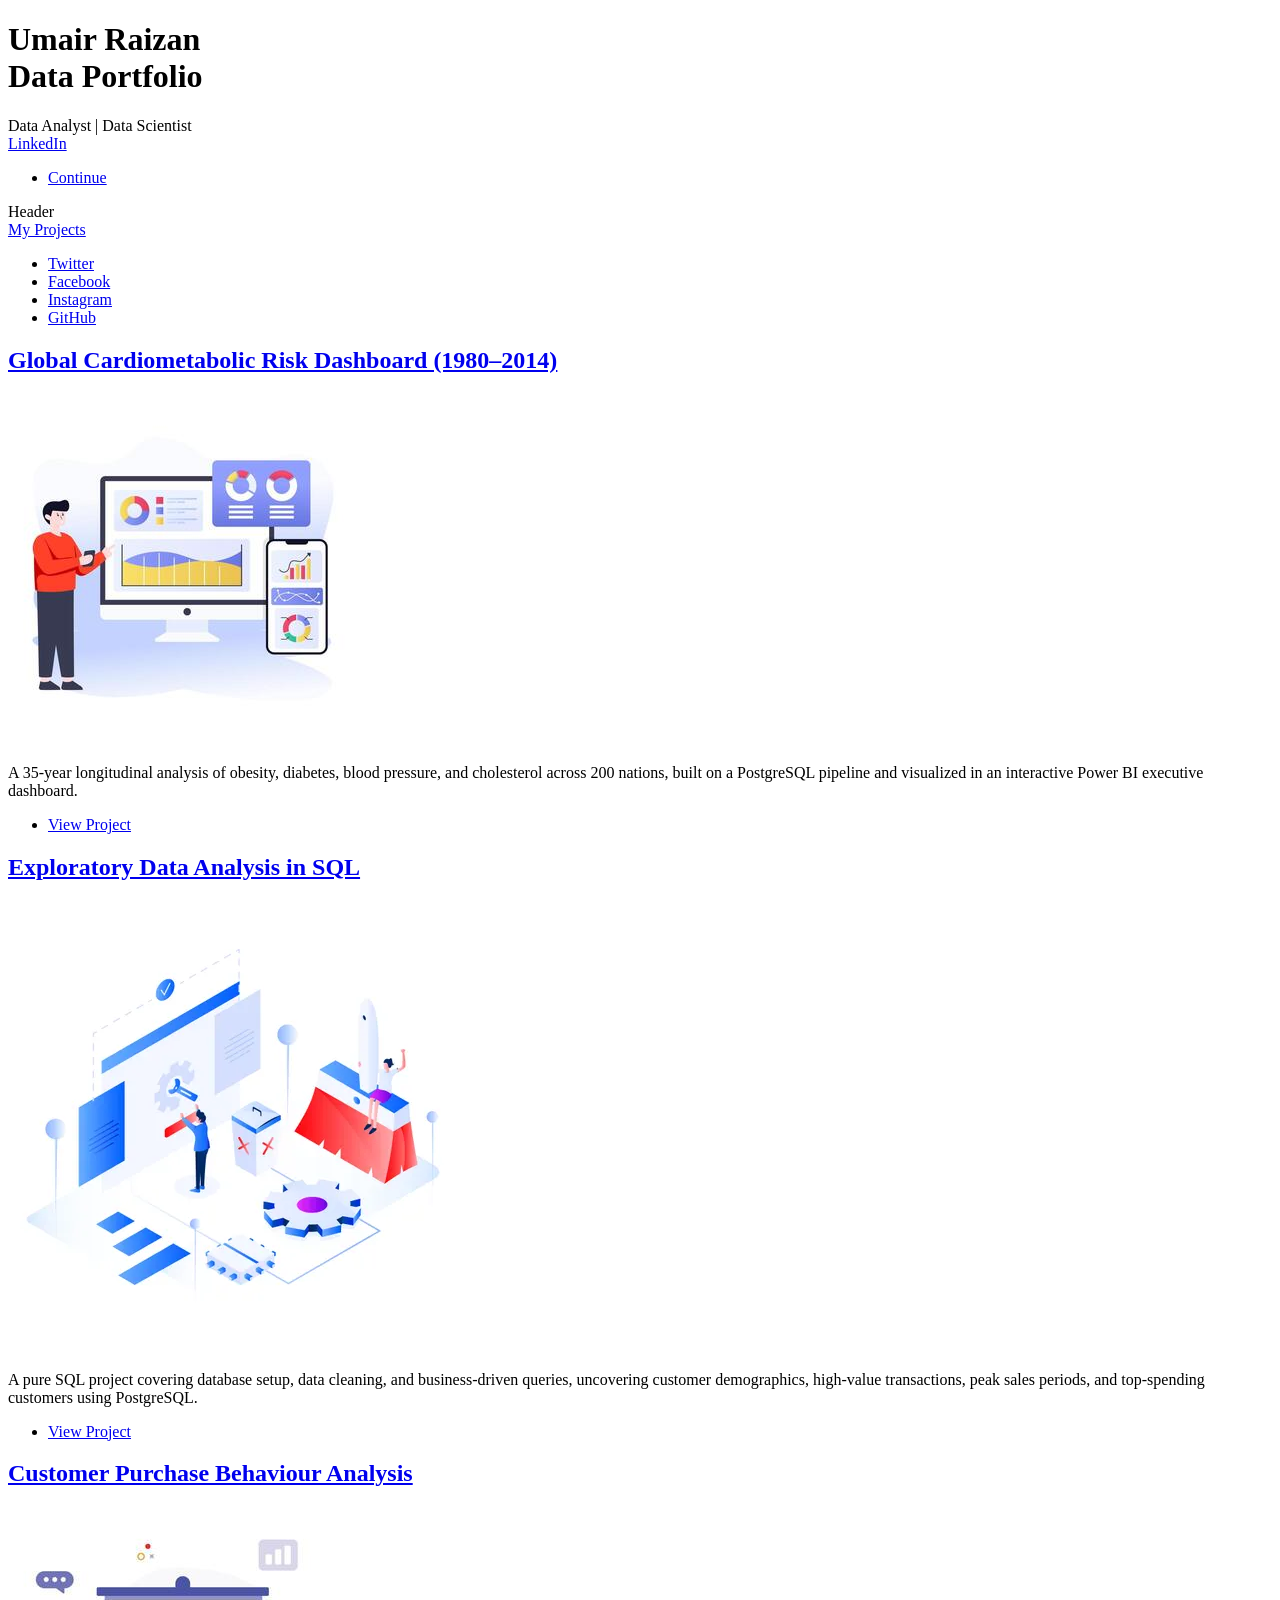
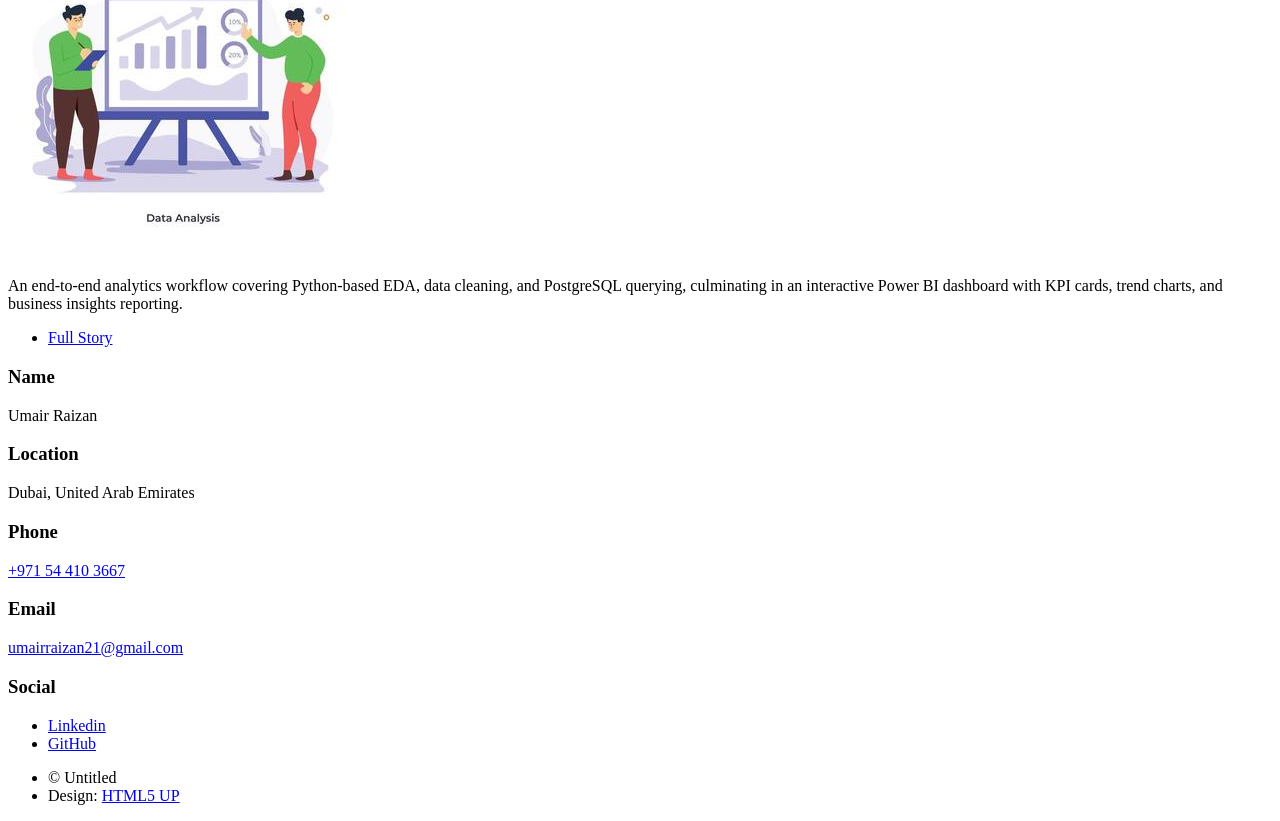
==== commit f9975fde: "Updated portfolio" ====
--- a/index.html
+++ b/index.html
@@ -19,8 +19,8 @@
 
 				<!-- Intro -->
 					<div id="intro">
-						<h1>Umair Raizan<br />Analytics Portfolio<br /></h1>
-						<p>Data Analyst skilled in SQL, Python and Power BI. <br><a href="https://www.linkedin.com/in/umair-raizan-32196223b/" target="_blank">LinkedIn</a>	</p>
+						<h1>Umair Raizan<br />Data Portfolio<br /></h1>
+						<p>Data Analyst | Data Scientist <br><a href="https://www.linkedin.com/in/umair-raizan-32196223b/" target="_blank">LinkedIn</a>	</p>
 						<ul class="actions">
 							<li><a href="#header" class="button icon solid solo fa-arrow-down scrolly">Continue</a></li>
 						</ul>
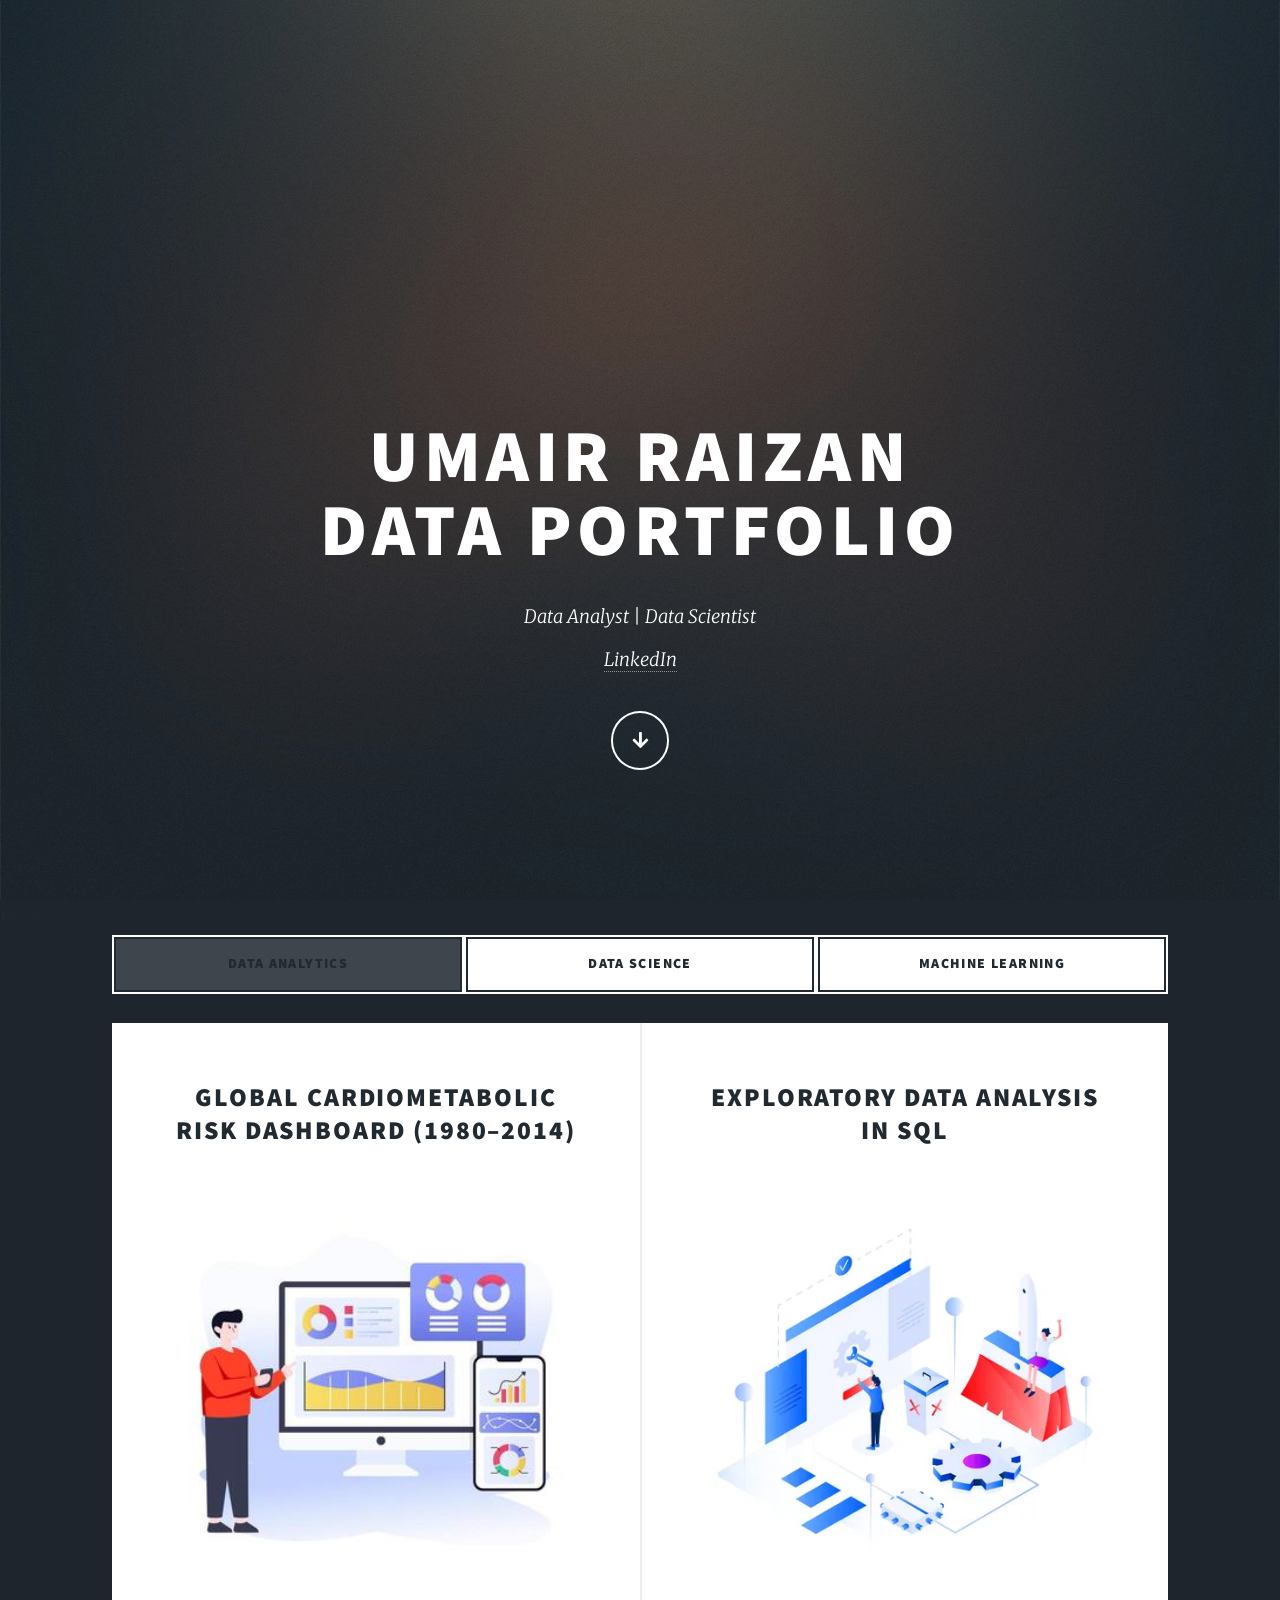
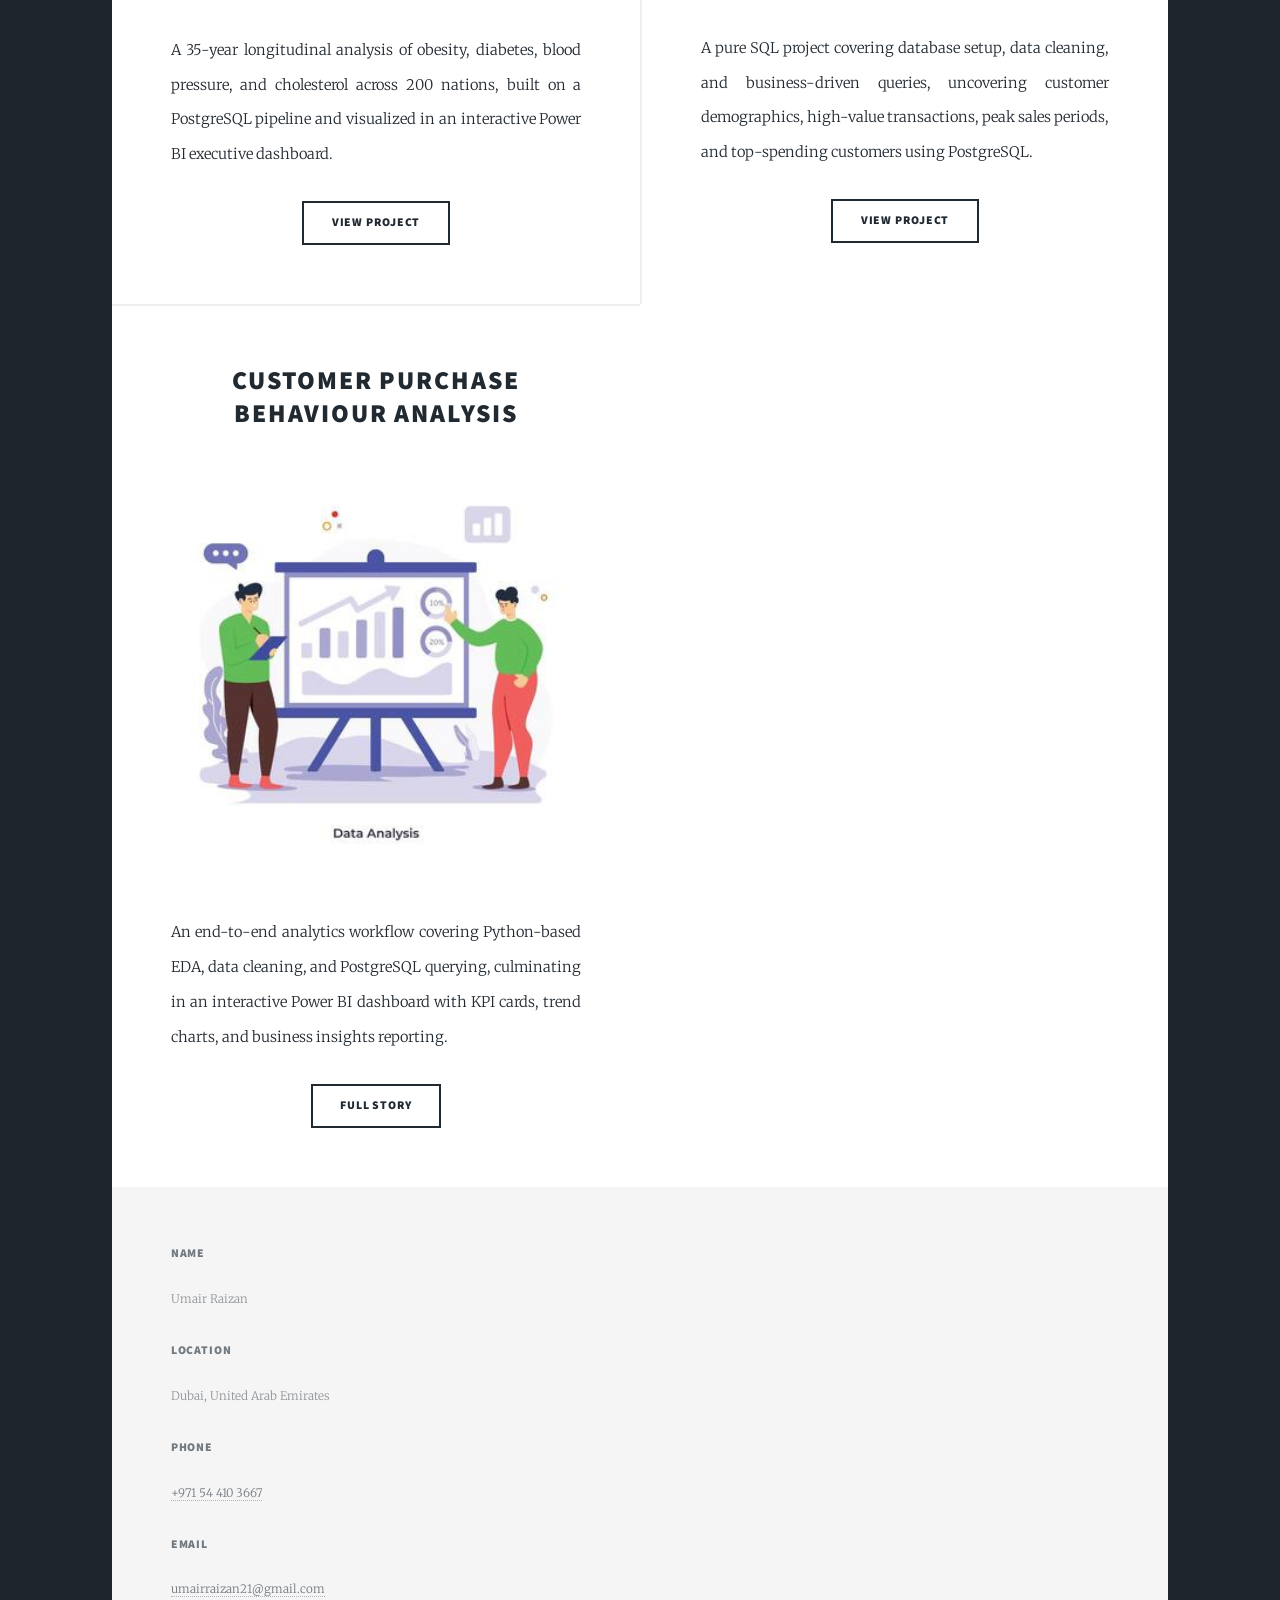
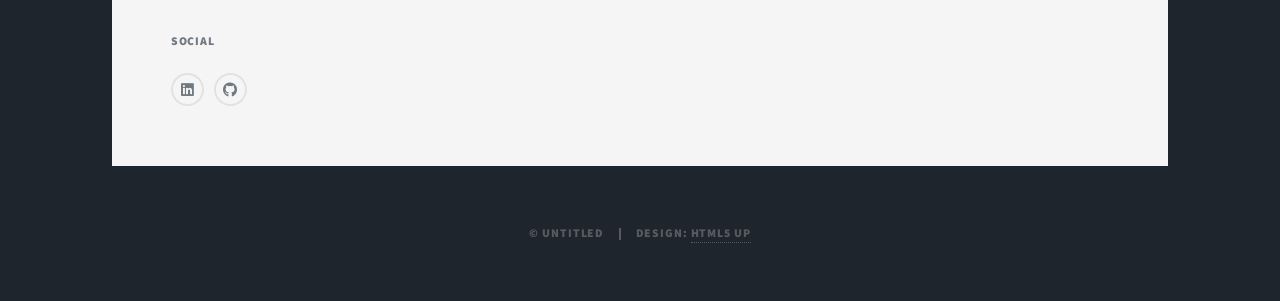
==== commit 36e7db4f: "Add project category filtering and portfolio UI improvements" ====
--- a/index.html
+++ b/index.html
@@ -37,19 +37,25 @@
 							<li class="active"><a href="index.html">This is Massively</a></li>
 							<li><a href="generic.html">Generic Page</a></li>
 							<li><a href="elements.html">Elements Reference</a></li>
-						</ul> -->
+						</ul> 
 						<ul class="icons">
 							<li><a href="#" class="icon brands fa-twitter"><span class="label">Twitter</span></a></li>
 							<li><a href="#" class="icon brands fa-facebook-f"><span class="label">Facebook</span></a></li>
 							<li><a href="#" class="icon brands fa-instagram"><span class="label">Instagram</span></a></li>
 							<li><a href="#" class="icon brands fa-github"><span class="label">GitHub</span></a></li>
 						</ul>
-					</nav>
+					</nav> -->
+
+					<div class="project-tabs">
+						<button class="tab-btn active" data-filter="analytics">Data Analytics</button>
+						<button class="tab-btn" data-filter="datascience">Data Science</button>
+						<button class="tab-btn" data-filter="ml">Machine Learning</button>
+					</div>
 
 				<!-- Main -->
 					<div id="main">		
 							<section class="posts">
-								<article>
+								<article class="project-card analytics">
 									<header>
 										
 										<h2><a href="https://github.com/umairai21/Diseases-Risk-Data-Analysis.git">Global Cardiometabolic Risk Dashboard (1980–2014)</a></h2>
@@ -60,7 +66,7 @@
 										<li><a href="https://github.com/umairai21/Diseases-Risk-Data-Analysis.git" class="button">View Project</a></li>
 									</ul>
 								</article>
-								<article>
+								<article class="project-card analytics">
 									<header>
 										
 										<h2><a href="https://github.com/umairai21/SQL-Retail-Sales-Analysis.git">Exploratory Data Analysis in SQL</a></h2>
@@ -71,7 +77,7 @@
 										<li><a href="https://github.com/umairai21/SQL-Retail-Sales-Analysis.git" class="button">View Project</a></li>
 									</ul>
 								</article>
-								<article>
+								<article class="project-card analytics">
 									<header>
 										<h2><a href="https://github.com/umairai21/Customer-Behaviour-Analysis.git">Customer Purchase Behaviour Analysis</a></h2>
 									</header>
@@ -81,6 +87,46 @@
 										<li><a href="https://github.com/umairai21/Customer-Behaviour-Analysis.git" class="button">Full Story</a></li>
 									</ul>
 								</article>
+
+								<article class="project-card datascience" style="display:none;">
+									<header>
+										<h2>Data Science Projects</h2>
+									</header>
+
+									<a href="#" class="image fit">
+										<img src="./images/pic01.jpg" alt="">
+									</a>
+
+									<p>
+										Work in progress. Advanced data science projects involving statistical modelling,
+										feature engineering, predictive analytics, and real-world datasets will be
+										published here soon.
+									</p>
+
+									<ul class="actions special">
+										<li><a href="#" class="button">Coming Soon</a></li>
+									</ul>
+								</article>
+
+								<article class="project-card ml" style="display:none;">
+									<header>
+										<h2>Machine Learning Projects</h2>
+									</header>
+
+									<a href="#" class="image fit">
+										<img src="./images/pic01.jpg" alt="">
+									</a>
+
+									<p>
+										Work in progress. Machine learning projects covering classification,
+										regression, recommendation systems, and model deployment will be added here.
+									</p>
+
+									<ul class="actions special">
+										<li><a href="#" class="button">Coming Soon</a></li>
+									</ul>
+								</article>
+
 							</section>
 					</div>
 
--- a/assets/css/main.css
+++ b/assets/css/main.css
@@ -4686,4 +4686,51 @@
 			visibility: visible;
 		}
 
-	}+	}
+
+	/* Project Category Tabs */
+
+.project-tabs {
+    width: 100%;
+    max-width: 72rem;
+    margin: 0 auto 2rem auto;
+    display: flex;
+}
+
+.project-tabs .tab-btn {
+    flex: 1;
+
+    background: #ffffff;
+    color: #212931;
+
+    border: 2px solid #ffffff;
+
+    height: auto;
+    line-height: normal;
+
+    padding: 1.2rem 1.5rem;
+
+    font-family: "Source Sans Pro", Helvetica, sans-serif;
+    font-size: 0.95rem;
+    font-weight: 900;
+
+    letter-spacing: 0.1em;
+    text-transform: uppercase;
+
+    display: flex;
+    align-items: center;
+    justify-content: center;
+
+    cursor: pointer;
+
+    transition: all 0.3s ease;
+}
+
+.project-tabs .tab-btn.active {
+    background: rgba(255,255,255,0.15);
+    color: #ffffff;
+}
+
+.project-tabs .tab-btn:hover {
+    background: rgba(255,255,255,0.08);
+}
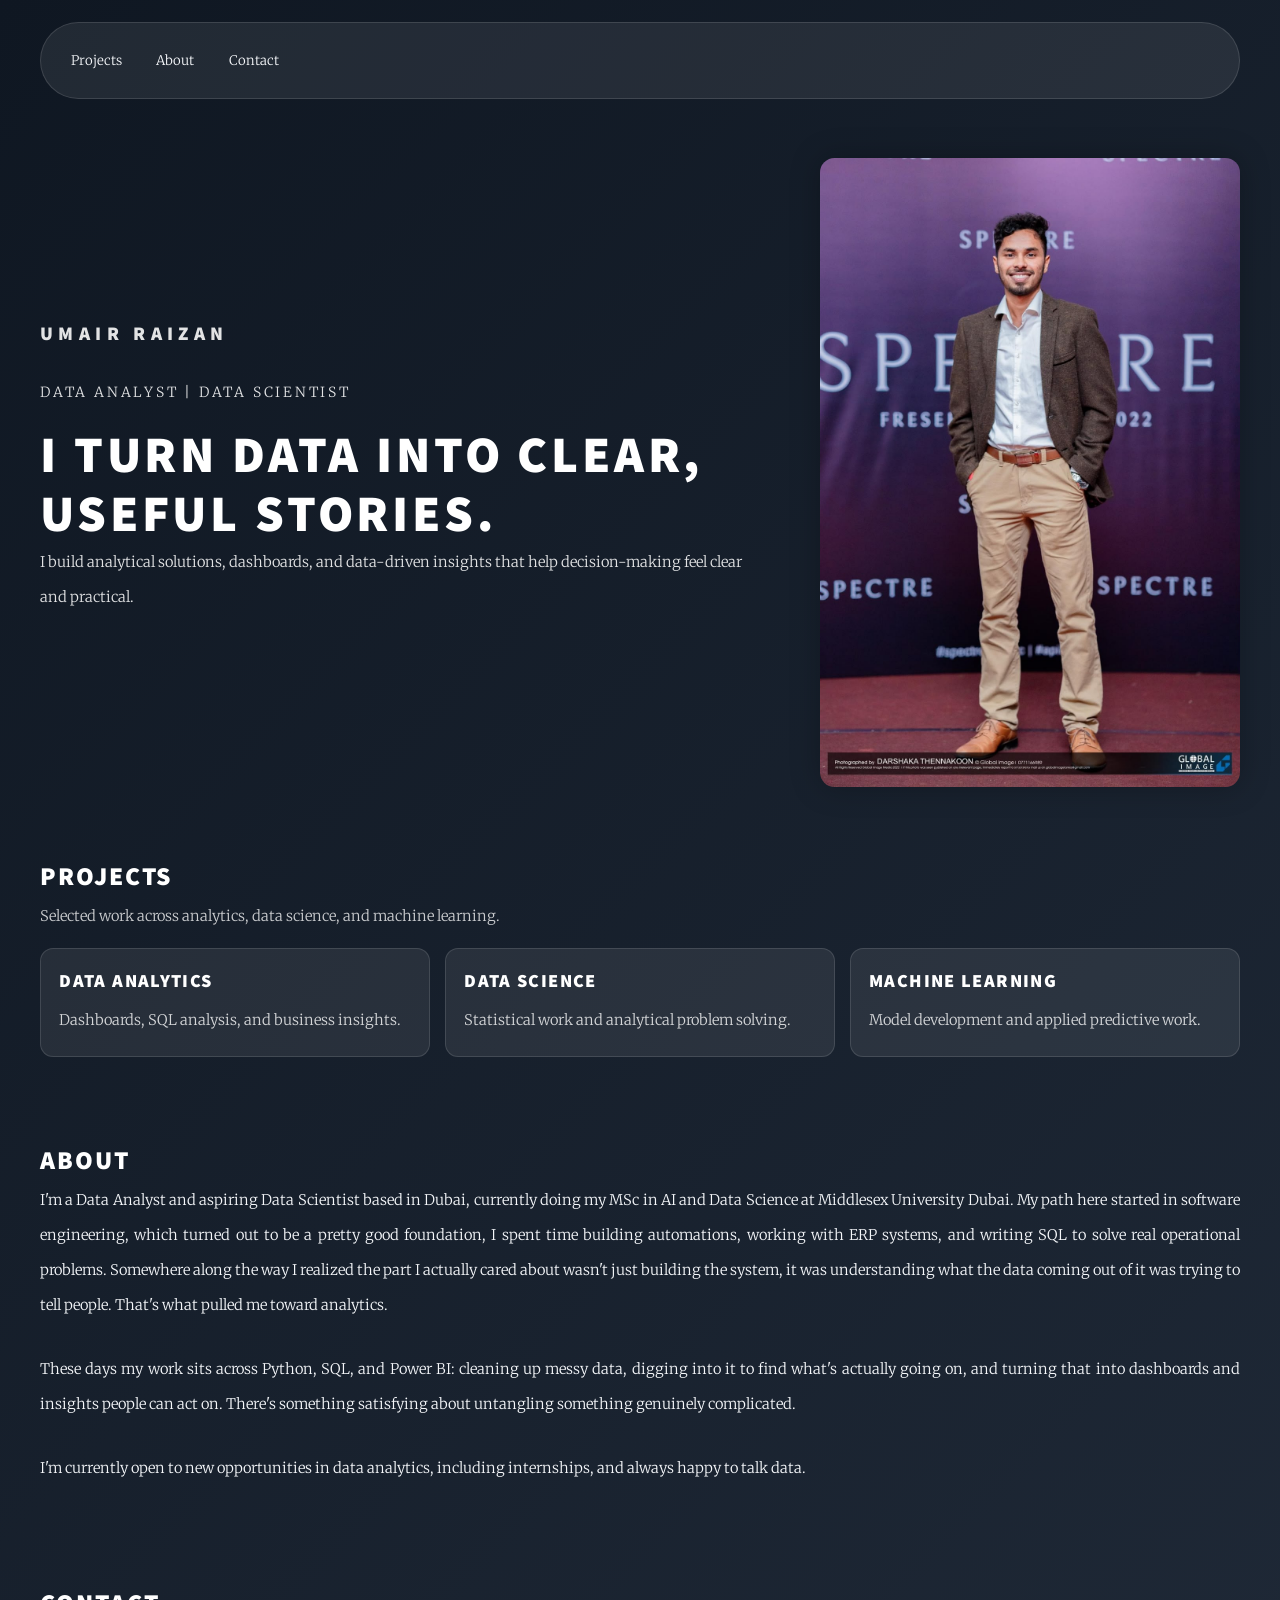
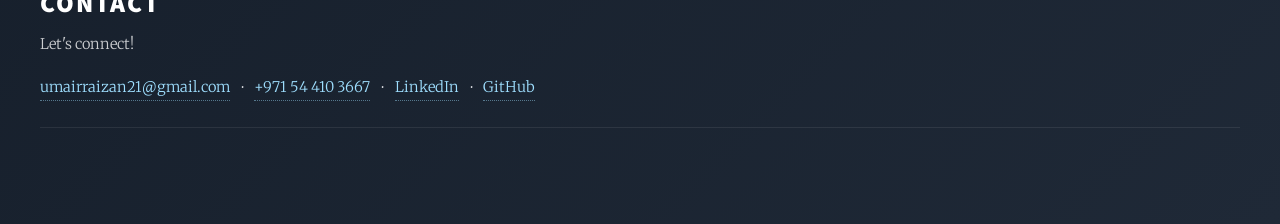
==== commit ad66df75: "Update contact section styling and links" ====
--- a/index.html
+++ b/index.html
@@ -1,200 +1,81 @@
 <!DOCTYPE HTML>
-<!--
-	Massively by HTML5 UP
-	html5up.net | @ajlkn
-	Free for personal and commercial use under the CCA 3.0 license (html5up.net/license)
--->
 <html>
 	<head>
-		<title>Umair Raizan Analytics Portfolio></title>
+		<title>Umair Raizan | Data Portfolio</title>
 		<meta charset="utf-8" />
 		<meta name="viewport" content="width=device-width, initial-scale=1, user-scalable=no" />
+		<meta name="description" content="Umair Raizan's data portfolio featuring analytics, data science, and machine learning work." />
 		<link rel="stylesheet" href="assets/css/main.css" />
-		<noscript><link rel="stylesheet" href="assets/css/noscript.css" /></noscript>
 	</head>
-	<body class="is-preload">
+	<body class="is-preload landing-page">
+		<div class="landing-shell">
+			<header class="landing-header">
+				<nav class="landing-nav">
+					<a href="projects.html">Projects</a>
+					<a href="#about">About</a>
+					<a href="#contact">Contact</a>
+				</nav>
+			</header>
 
-		<!-- Wrapper -->
-			<div id="wrapper" class="fade-in">
-
-				<!-- Intro -->
-					<div id="intro">
-						<h1>Umair Raizan<br />Data Portfolio<br /></h1>
-						<p>Data Analyst | Data Scientist <br><a href="https://www.linkedin.com/in/umair-raizan-32196223b/" target="_blank">LinkedIn</a>	</p>
-						<ul class="actions">
-							<li><a href="#header" class="button icon solid solo fa-arrow-down scrolly">Continue</a></li>
-						</ul>
+			<main class="landing-main">
+				<section class="hero-section">
+					<div class="hero-copy">
+						<p class="hero-name">Umair Raizan</p>
+						<p class="hero-kicker">Data Analyst | Data Scientist</p>
+						<h1>I turn data into clear, useful stories.</h1>
+						<p>I build analytical solutions, dashboards, and data-driven insights that help decision-making feel clear and practical.</p>
 					</div>
 
-				Header
-					<header id="header">
-						<a href="index.html" class="logo">My Projects</a>
-					</header>
+					<div class="hero-image-wrap">
+						<img src="./images/WhatsApp Image 2026-07-20 at 19.31.52.jpeg" alt="Umair Raizan" />
+					</div>
+				</section>
 
-				<!-- Nav -->
-					<!-- <nav id="nav">
-						<ul class="links">
-							<li class="active"><a href="index.html">This is Massively</a></li>
-							<li><a href="generic.html">Generic Page</a></li>
-							<li><a href="elements.html">Elements Reference</a></li>
-						</ul> 
-						<ul class="icons">
-							<li><a href="#" class="icon brands fa-twitter"><span class="label">Twitter</span></a></li>
-							<li><a href="#" class="icon brands fa-facebook-f"><span class="label">Facebook</span></a></li>
-							<li><a href="#" class="icon brands fa-instagram"><span class="label">Instagram</span></a></li>
-							<li><a href="#" class="icon brands fa-github"><span class="label">GitHub</span></a></li>
-						</ul>
-					</nav> -->
+				<section id="projects" class="landing-section">
+					<div class="section-heading">
+						<h2>Projects</h2>
+						<p>Selected work across analytics, data science, and machine learning.</p>
+					</div>
+					<div class="preview-cards">
+						<div class="preview-card">
+							<h3>Data Analytics</h3>
+							<p>Dashboards, SQL analysis, and business insights.</p>
+						</div>
+						<div class="preview-card">
+							<h3>Data Science</h3>
+							<p>Statistical work and analytical problem solving.</p>
+						</div>
+						<div class="preview-card">
+							<h3>Machine Learning</h3>
+							<p>Model development and applied predictive work.</p>
+						</div>
+					</div>
+					<!-- <a href="projects.html" class="button">View Full Portfolio</a> -->
+				</section>
 
-					<div class="project-tabs">
-						<button class="tab-btn active" data-filter="analytics">Data Analytics</button>
-						<button class="tab-btn" data-filter="datascience">Data Science</button>
-						<button class="tab-btn" data-filter="ml">Machine Learning</button>
+				<section id="about" class="landing-section">
+					<div class="section-heading">
+						<h2>About</h2>
 					</div>
+					<p>I'm a Data Analyst and aspiring Data Scientist based in Dubai, currently doing my MSc in AI and Data Science at Middlesex University Dubai. My path here started in software engineering, which turned out to be a pretty good foundation, I spent time building automations, working with ERP systems, and writing SQL to solve real operational problems. Somewhere along the way I realized the part I actually cared about wasn't just building the system, it was understanding what the data coming out of it was trying to tell people.
+That's what pulled me toward analytics. </p><p> These days my work sits across Python, SQL, and Power BI: cleaning up messy data, digging into it to find what's actually going on, and turning that into dashboards and insights people can act on. There's something satisfying about untangling something genuinely complicated.
 
-				<!-- Main -->
-					<div id="main">		
-							<section class="posts">
-								<article class="project-card analytics">
-									<header>
-										
-										<h2><a href="https://github.com/umairai21/Diseases-Risk-Data-Analysis.git">Global Cardiometabolic Risk Dashboard (1980–2014)</a></h2>
-									</header>
-									<a href="https://github.com/umairai21/Diseases-Risk-Data-Analysis.git" class="image fit"><img src="./images/online-data-analysis-flat-illustration-of-data-analytics-vector.jpg" alt="" /></a>
-									<p>A 35-year longitudinal analysis of obesity, diabetes, blood pressure, and cholesterol across 200 nations, built on a PostgreSQL pipeline and visualized in an interactive Power BI executive dashboard.</p>
-									<ul class="actions special">
-										<li><a href="https://github.com/umairai21/Diseases-Risk-Data-Analysis.git" class="button">View Project</a></li>
-									</ul>
-								</article>
-								<article class="project-card analytics">
-									<header>
-										
-										<h2><a href="https://github.com/umairai21/SQL-Retail-Sales-Analysis.git">Exploratory Data Analysis in SQL</a></h2>
-									</header>
-									<a href="https://github.com/umairai21/SQL-Retail-Sales-Analysis.git" class="image fit"><img src="./images/image 3.webp" alt="" /></a>
-									<p>A pure SQL project covering database setup, data cleaning, and 	business-driven queries, uncovering customer demographics, high-value transactions, peak sales periods, and top-spending customers using PostgreSQL.</p>
-									<ul class="actions special">
-										<li><a href="https://github.com/umairai21/SQL-Retail-Sales-Analysis.git" class="button">View Project</a></li>
-									</ul>
-								</article>
-								<article class="project-card analytics">
-									<header>
-										<h2><a href="https://github.com/umairai21/Customer-Behaviour-Analysis.git">Customer Purchase Behaviour Analysis</a></h2>
-									</header>
-									<a href="https://github.com/umairai21/Customer-Behaviour-Analysis.git" class="image fit"><img src="./images/image 2.jpg" alt="" /></a>
-									<p>An end-to-end analytics workflow covering Python-based EDA, data cleaning, and PostgreSQL querying, culminating in an interactive Power BI dashboard with KPI cards, trend charts, and business insights reporting.</p>
-									<ul class="actions special">
-										<li><a href="https://github.com/umairai21/Customer-Behaviour-Analysis.git" class="button">Full Story</a></li>
-									</ul>
-								</article>
+</p><p> I'm currently open to new opportunities in data analytics, including internships, and always happy to talk data.</p>
+				</section>
 
-								<article class="project-card datascience" style="display:none;">
-									<header>
-										<h2>Data Science Projects</h2>
-									</header>
-
-									<a href="#" class="image fit">
-										<img src="./images/pic01.jpg" alt="">
-									</a>
-
-									<p>
-										Work in progress. Advanced data science projects involving statistical modelling,
-										feature engineering, predictive analytics, and real-world datasets will be
-										published here soon.
-									</p>
-
-									<ul class="actions special">
-										<li><a href="#" class="button">Coming Soon</a></li>
-									</ul>
-								</article>
-
-								<article class="project-card ml" style="display:none;">
-									<header>
-										<h2>Machine Learning Projects</h2>
-									</header>
-
-									<a href="#" class="image fit">
-										<img src="./images/pic01.jpg" alt="">
-									</a>
-
-									<p>
-										Work in progress. Machine learning projects covering classification,
-										regression, recommendation systems, and model deployment will be added here.
-									</p>
-
-									<ul class="actions special">
-										<li><a href="#" class="button">Coming Soon</a></li>
-									</ul>
-								</article>
-
-							</section>
-					</div>
-
-				<!-- Footer -->
-					<footer id="footer">
-						<!-- <section>
-							<form method="post" action="#">
-								<div class="fields">
-									<div class="field">
-										<label for="name">Name</label>
-										<input type="text" name="name" id="name" />
-									</div>
-									<div class="field">
-										<label for="email">Email</label>
-										<input type="text" name="email" id="email" />
-									</div>
-									<div class="field">
-										<label for="message">Message</label>
-										<textarea name="message" id="message" rows="3"></textarea>
-									</div>
-								</div>
-								<ul class="actions">
-									<li><input type="submit" value="Send Message" /></li>
-								</ul>
-							</form>
-						</section> -->
-						<section>
-							<section class="alt">
-								<h3>Name</h3>
-								<p>Umair Raizan</p>
-							</section>
-							<section class="alt">
-								<h3>Location</h3>
-								<p>Dubai, United Arab Emirates</p>
-							</section>
-							<section>
-								<h3>Phone</h3>
-								<p><a href="#">+971 54 410 3667</a></p>
-							</section>
-							<section>
-								<h3>Email</h3>
-								<p><a href="mailto:umairraizan21@gmail.com">umairraizan21@gmail.com</a></p>
-							</section>
-							<section>
-								<h3>Social</h3>
-								<ul class="icons alt">
-									<li><a href="https://www.linkedin.com/in/umair-raizan-32196223b/" class="icon brands alt fa-linkedin"><span class="label">Linkedin</span></a></li>
-									<li><a href="https://github.com/umairai21" class="icon brands alt fa-github"><span class="label">GitHub</span></a></li>
-								</ul>
-							</section>
-						</section>
-					</footer>
-
-				<!-- Copyright -->
-					<div id="copyright">
-						<ul><li>&copy; Untitled</li><li>Design: <a href="https://html5up.net">HTML5 UP</a></li></ul>
-					</div>
-
-			</div>
-
-		<!-- Scripts -->
-			<script src="assets/js/jquery.min.js"></script>
-			<script src="assets/js/jquery.scrollex.min.js"></script>
-			<script src="assets/js/jquery.scrolly.min.js"></script>
-			<script src="assets/js/browser.min.js"></script>
-			<script src="assets/js/breakpoints.min.js"></script>
-			<script src="assets/js/util.js"></script>
-			<script src="assets/js/main.js"></script>
-
+				<section id="contact" class="landing-section">
+					<div class="section-heading">
+						<h2>Contact</h2>
+					<p>Let's connect!</p>
+				</div>
+				<p class="contact-links">
+					<a href="mailto:umairraizan21@gmail.com">umairraizan21@gmail.com</a> · 
+					<a href="tel:+971544103667">+971 54 410 3667</a> · 
+					<a href="https://www.linkedin.com/in/umair-raizan-32196223b" target="_blank" rel="noopener">LinkedIn</a> · 
+					<a href="https://umairai21.github.io" target="_blank" rel="noopener">GitHub</a>
+				</p>
+				</section>
+			</main>
+		</div>
 	</body>
 </html>
--- a/assets/css/main.css
+++ b/assets/css/main.css
@@ -102,16 +102,251 @@
 		background-color: #1e252d;
 	}
 
-		body.is-preload *, body.is-preload *:before, body.is-preload *:after {
-			-moz-animation: none !important;
-			-webkit-animation: none !important;
-			-ms-animation: none !important;
-			animation: none !important;
-			-moz-transition: none !important;
-			-webkit-transition: none !important;
-			-ms-transition: none !important;
-			transition: none !important;
-		}
+	body.is-preload *, body.is-preload *:before, body.is-preload *:after {
+		-moz-animation: none !important;
+		-webkit-animation: none !important;
+		-ms-animation: none !important;
+		animation: none !important;
+		-moz-transition: none !important;
+		-webkit-transition: none !important;
+		-ms-transition: none !important;
+		transition: none !important;
+	}
+
+body.landing-page {
+	background: linear-gradient(135deg, #0f1722 0%, #1f2937 100%);
+	color: #f5f7fa;
+}
+
+.landing-shell {
+	min-height: 100vh;
+	padding: 1.5rem;
+}
+
+.landing-header {
+	display: flex;
+	justify-content: space-between;
+	align-items: center;
+	max-width: 1200px;
+	margin: 0 auto 2rem;
+	padding: 1rem 1.25rem;
+	background: rgba(255,255,255,0.08);
+	border: 1px solid rgba(255,255,255,0.12);
+	border-radius: 999px;
+}
+
+.landing-header .brand {
+	border-bottom: 0;
+	font-family: "Source Sans Pro", Helvetica, sans-serif;
+	font-weight: 900;
+	letter-spacing: 0.12em;
+	text-transform: uppercase;
+	color: #ffffff;
+}
+
+.landing-nav {
+	display: flex;
+	gap: 0.75rem;
+	flex-wrap: wrap;
+}
+
+.landing-nav a {
+	border-bottom: 0;
+	padding: 0.5rem 0.8rem;
+	border-radius: 999px;
+	color: #f5f7fa;
+	font-size: 0.9rem;
+}
+
+.landing-nav a:hover {
+	background: rgba(255,255,255,0.14);
+	color: #ffffff;
+}
+
+.landing-main {
+	max-width: 1200px;
+	margin: 0 auto;
+}
+
+.hero-section {
+	display: grid;
+	grid-template-columns: 1.2fr 0.8fr;
+	gap: 2rem;
+	align-items: center;
+	padding: 2rem 0 3rem;
+}
+
+.hero-name {
+	font-family: "Source Sans Pro", Helvetica, sans-serif;
+	font-size: clamp(1.1rem, 1.5vw, 1.65rem);
+	font-weight: 900;
+	letter-spacing: 0.28em;
+	text-transform: uppercase;
+	color: #9fdfff;
+	margin: 0 0 0.75rem 0;
+}
+.hero-copy h1 {
+	font-size: clamp(2.3rem, 4vw, 3.7rem);
+	line-height: 1.15;
+	margin: 0;
+	color: #ffffff;
+}
+
+.hero-kicker {
+	margin-bottom: 0.75rem;
+	letter-spacing: 0.2em;
+	text-transform: uppercase;
+	color: #9fdfff;
+	font-size: 0.95rem;
+}
+
+.hero-copy p {
+	text-align: left;
+	color: rgba(255,255,255,0.88);
+	margin-bottom: 1.25rem;
+}
+
+.hero-actions {
+	display: flex;
+	flex-wrap: wrap;
+	gap: 0.75rem;
+	margin-bottom: 1rem;
+}
+
+.hero-links {
+	margin: 0;
+}
+
+.hero-image-wrap img {
+	width: 100%;
+	max-width: 420px;
+	display: block;
+	margin-left: auto;
+	border-radius: 1rem;
+	box-shadow: 0 0 2rem rgba(0,0,0,0.25);
+}
+
+.landing-section {
+	padding: 2rem 0;
+	margin-bottom: 1rem;
+}
+
+.section-heading h2 {
+	color: #ffffff;
+	margin-bottom: 0.35rem;
+}
+
+.section-heading p {
+	margin-bottom: 1rem;
+	text-align: left;
+	color: rgba(255,255,255,0.78);
+}
+
+#contact {
+	position: relative;
+}
+
+#contact .contact-links {
+	display: flex;
+	flex-wrap: wrap;
+	gap: 0.8rem;
+	align-items: center;
+	font-size: 1rem;
+	line-height: 1.6;
+}
+
+#contact .contact-links a {
+	color: #9fdfff;
+	border-bottom-color: rgba(159, 223, 255, 0.45);
+}
+
+#contact .contact-links a:hover {
+	color: #ffffff;
+}
+
+#contact .contact-links::after {
+	content: '';
+	display: block;
+	flex: 1 1 100%;
+	border-bottom: 1px solid rgba(255, 255, 255, 0.08);
+	margin: 1rem 0 0 0;
+}
+
+.preview-cards {
+	display: grid;
+	grid-template-columns: repeat(3, minmax(0, 1fr));
+	gap: 1rem;
+	margin-bottom: 1rem;
+}
+
+.preview-card {
+	padding: 1.25rem;
+	background: rgba(255,255,255,0.08);
+	border: 1px solid rgba(255,255,255,0.12);
+	border-radius: 0.9rem;
+}
+
+.preview-card h3 {
+	margin-bottom: 0.5rem;
+	color: #ffffff;
+}
+
+.preview-card p {
+	margin: 0;
+	text-align: left;
+	color: rgba(255,255,255,0.8);
+}
+
+.button {
+	display: inline-block;
+	padding: 0.85rem 1.2rem;
+	border-radius: 999px;
+	background: rgba(255,255,255,0.12);
+	color: #ffffff;
+	border: 1px solid rgba(255,255,255,0.18);
+	font-weight: 700;
+}
+
+.button.primary {
+	background: #18bfef;
+	border-color: #18bfef;
+	color: #071019;
+}
+
+.button:hover {
+	color: #ffffff;
+	background: rgba(255,255,255,0.22);
+}
+
+@media screen and (max-width: 980px) {
+	.hero-section {
+		grid-template-columns: 1fr;
+	}
+
+	.hero-image-wrap img {
+		margin: 0 auto;
+	}
+
+	.preview-cards {
+		grid-template-columns: 1fr;
+	}
+}
+
+@media screen and (max-width: 736px) {
+	.landing-shell {
+		padding: 1rem;
+	}
+
+	.landing-header {
+		border-radius: 1rem;
+		flex-direction: column;
+		align-items: flex-start;
+	}
+
+	.landing-nav {
+		margin-top: 0.35rem;
+	}
+}
 
 /* Type */
 
@@ -4620,7 +4855,6 @@
 			right: 0;
 			text-align: right;
 			top: 0;
-			vertical-align: middle;
 			width: 7rem;
 		}
 
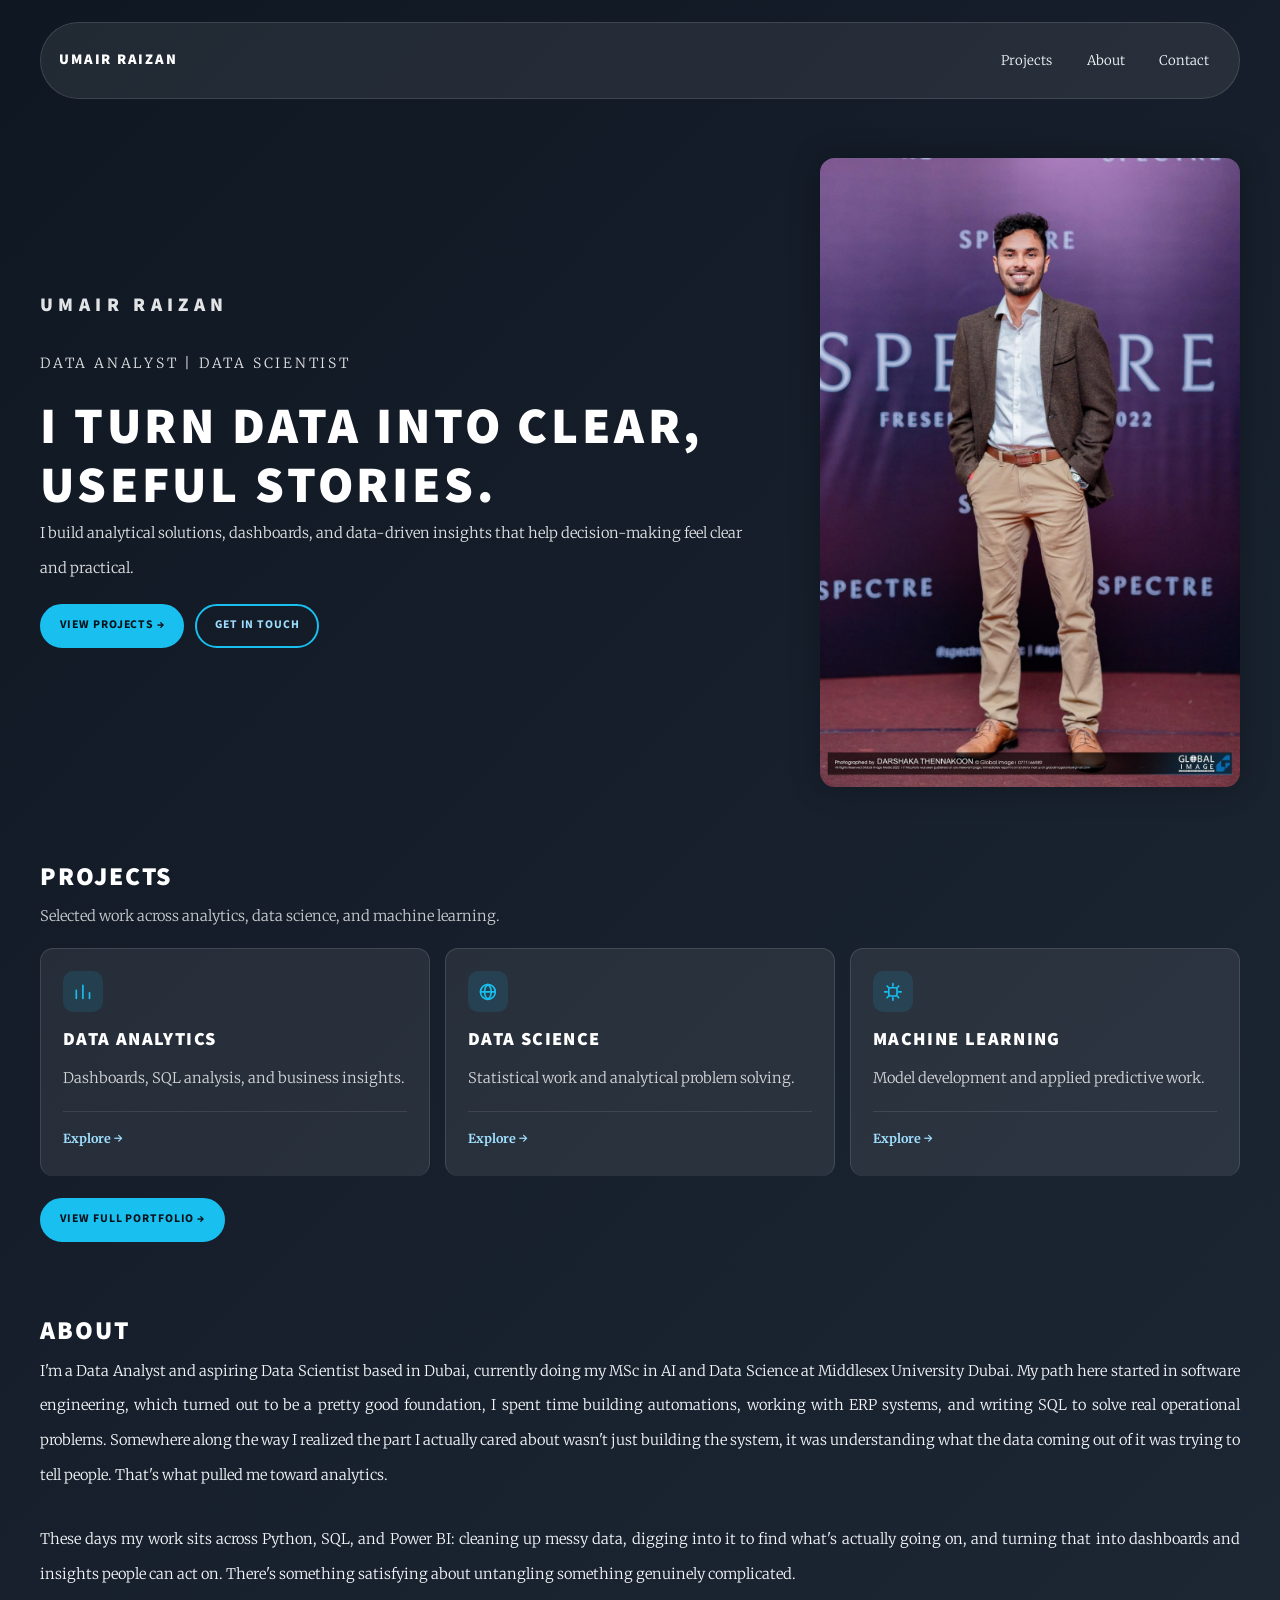
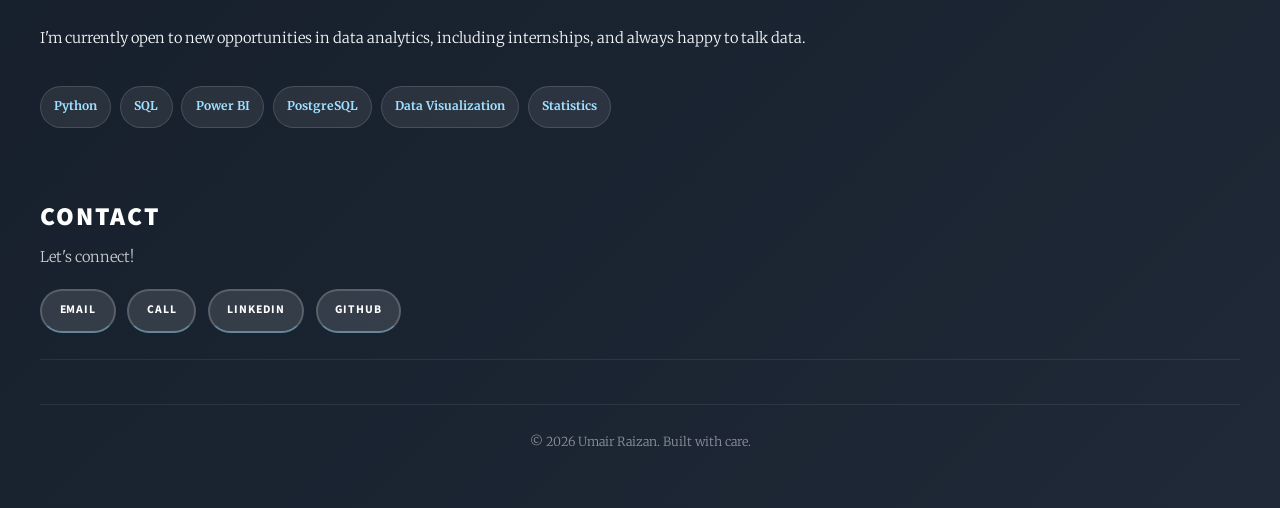
==== commit b4d53c0c: "Redesign projects and home pages with unified dark theme, improved cards, buttons, and icons" ====
--- a/index.html
+++ b/index.html
@@ -10,6 +10,7 @@
 	<body class="is-preload landing-page">
 		<div class="landing-shell">
 			<header class="landing-header">
+				<a href="index.html" class="brand">Umair Raizan</a>
 				<nav class="landing-nav">
 					<a href="projects.html">Projects</a>
 					<a href="#about">About</a>
@@ -24,6 +25,10 @@
 						<p class="hero-kicker">Data Analyst | Data Scientist</p>
 						<h1>I turn data into clear, useful stories.</h1>
 						<p>I build analytical solutions, dashboards, and data-driven insights that help decision-making feel clear and practical.</p>
+						<div class="hero-actions">
+							<a href="projects.html" class="button primary">View Projects →</a>
+							<a href="#contact" class="button outline">Get In Touch</a>
+						</div>
 					</div>
 
 					<div class="hero-image-wrap">
@@ -37,20 +42,32 @@
 						<p>Selected work across analytics, data science, and machine learning.</p>
 					</div>
 					<div class="preview-cards">
-						<div class="preview-card">
+						<a href="projects.html" class="preview-card">
+							<span class="preview-icon">
+								<svg viewBox="0 0 24 24" stroke-width="2" stroke-linecap="round" stroke-linejoin="round"><path d="M4 20V10M12 20V4M20 20v-7"/></svg>
+							</span>
 							<h3>Data Analytics</h3>
 							<p>Dashboards, SQL analysis, and business insights.</p>
-						</div>
-						<div class="preview-card">
+							<span class="preview-link">Explore →</span>
+						</a>
+						<a href="projects.html" class="preview-card">
+							<span class="preview-icon">
+								<svg viewBox="0 0 24 24" stroke-width="2" stroke-linecap="round" stroke-linejoin="round"><circle cx="12" cy="12" r="9"/><path d="M12 3a12 12 0 0 0 0 18M12 3a12 12 0 0 1 0 18M3 12h18"/></svg>
+							</span>
 							<h3>Data Science</h3>
 							<p>Statistical work and analytical problem solving.</p>
-						</div>
-						<div class="preview-card">
+							<span class="preview-link">Explore →</span>
+						</a>
+						<a href="projects.html" class="preview-card">
+							<span class="preview-icon">
+								<svg viewBox="0 0 24 24" stroke-width="2" stroke-linecap="round" stroke-linejoin="round"><rect x="7" y="7" width="10" height="10" rx="2"/><path d="M12 2v3M12 19v3M2 12h3M19 12h3M5 5l2 2M17 17l2 2M19 5l-2 2M7 17l-2 2"/></svg>
+							</span>
 							<h3>Machine Learning</h3>
 							<p>Model development and applied predictive work.</p>
-						</div>
+							<span class="preview-link">Explore →</span>
+						</a>
 					</div>
-					<!-- <a href="projects.html" class="button">View Full Portfolio</a> -->
+					<a href="projects.html" class="button primary">View Full Portfolio →</a>
 				</section>
 
 				<section id="about" class="landing-section">
@@ -61,6 +78,14 @@
 That's what pulled me toward analytics. </p><p> These days my work sits across Python, SQL, and Power BI: cleaning up messy data, digging into it to find what's actually going on, and turning that into dashboards and insights people can act on. There's something satisfying about untangling something genuinely complicated.
 
 </p><p> I'm currently open to new opportunities in data analytics, including internships, and always happy to talk data.</p>
+					<div class="skill-tags">
+						<span class="skill-tag">Python</span>
+						<span class="skill-tag">SQL</span>
+						<span class="skill-tag">Power BI</span>
+						<span class="skill-tag">PostgreSQL</span>
+						<span class="skill-tag">Data Visualization</span>
+						<span class="skill-tag">Statistics</span>
+					</div>
 				</section>
 
 				<section id="contact" class="landing-section">
@@ -68,13 +93,17 @@
 						<h2>Contact</h2>
 					<p>Let's connect!</p>
 				</div>
-				<p class="contact-links">
-					<a href="mailto:umairraizan21@gmail.com">umairraizan21@gmail.com</a> · 
-					<a href="tel:+971544103667">+971 54 410 3667</a> · 
-					<a href="https://www.linkedin.com/in/umair-raizan-32196223b" target="_blank" rel="noopener">LinkedIn</a> · 
-					<a href="https://umairai21.github.io" target="_blank" rel="noopener">GitHub</a>
-				</p>
+				<div class="contact-links">
+					<a href="mailto:umairraizan21@gmail.com" class="button">Email</a>
+					<a href="tel:+971544103667" class="button">Call</a>
+					<a href="https://www.linkedin.com/in/umair-raizan-32196223b" target="_blank" rel="noopener" class="button">LinkedIn</a>
+					<a href="https://umairai21.github.io" target="_blank" rel="noopener" class="button">GitHub</a>
+				</div>
 				</section>
+
+				<footer class="landing-footer">
+					<p>© 2026 Umair Raizan. Built with care.</p>
+				</footer>
 			</main>
 		</div>
 	</body>
--- a/assets/css/main.css
+++ b/assets/css/main.css
@@ -274,16 +274,46 @@
 
 .preview-cards {
 	display: grid;
-	grid-template-columns: repeat(3, minmax(0, 1fr));
+	grid-template-columns: repeat(auto-fit, minmax(230px, 1fr));
 	gap: 1rem;
-	margin-bottom: 1rem;
+	margin-bottom: 1.5rem;
 }
 
 .preview-card {
-	padding: 1.25rem;
+	display: flex;
+	flex-direction: column;
+	align-items: flex-start;
+	padding: 1.5rem;
 	background: rgba(255,255,255,0.08);
 	border: 1px solid rgba(255,255,255,0.12);
 	border-radius: 0.9rem;
+	border-bottom: 0;
+	transition: transform 0.3s ease, border-color 0.3s ease, background 0.3s ease;
+}
+
+.preview-card:hover {
+	transform: translateY(-4px);
+	border-color: rgba(24, 191, 239, 0.5);
+	background: rgba(255,255,255,0.11);
+}
+
+.preview-icon {
+	display: flex;
+	align-items: center;
+	justify-content: center;
+	width: 2.75rem;
+	height: 2.75rem;
+	margin-bottom: 1rem;
+	border-radius: 0.7rem;
+	background: rgba(24, 191, 239, 0.12);
+	color: #18bfef;
+}
+
+.preview-icon svg {
+	width: 1.35rem;
+	height: 1.35rem;
+	stroke: currentColor;
+	fill: none;
 }
 
 .preview-card h3 {
@@ -292,30 +322,98 @@
 }
 
 .preview-card p {
-	margin: 0;
+	margin: 0 0 1rem 0;
 	text-align: left;
 	color: rgba(255,255,255,0.8);
 }
 
-.button {
+.preview-link {
+	margin-top: auto;
+	padding-top: 0.85rem;
+	width: 100%;
+	border-top: 1px solid rgba(255,255,255,0.1);
+	color: #9fdfff;
+	font-size: 0.85rem;
+	font-weight: 700;
+	transition: color 0.25s ease;
+}
+
+.preview-card:hover .preview-link {
+	color: #18bfef;
+}
+
+.skill-tags {
+	display: flex;
+	flex-wrap: wrap;
+	gap: 0.6rem;
+	margin-top: 1.25rem;
+}
+
+.skill-tag {
+	padding: 0.4rem 0.9rem;
+	background: rgba(255,255,255,0.08);
+	border: 1px solid rgba(255,255,255,0.14);
+	border-radius: 999px;
+	font-size: 0.82rem;
+	font-weight: 700;
+	color: #9fdfff;
+}
+
+.landing-footer {
+	max-width: 1200px;
+	margin: 1rem auto 0;
+	padding: 1.5rem 0.25rem 0;
+	border-top: 1px solid rgba(255,255,255,0.08);
+	text-align: center;
+}
+
+.landing-footer p {
+	text-align: center;
+	color: rgba(255,255,255,0.5);
+	font-size: 0.85rem;
+}
+
+.landing-page .button {
 	display: inline-block;
-	padding: 0.85rem 1.2rem;
+	padding: 0.8rem 1.2rem;
 	border-radius: 999px;
 	background: rgba(255,255,255,0.12);
-	color: #ffffff;
-	border: 1px solid rgba(255,255,255,0.18);
+	color: #ffffff !important;
+	border: 2px solid rgba(255,255,255,0.18);
+	box-shadow: none;
 	font-weight: 700;
-}
-
-.button.primary {
+	line-height: 1.2;
+	vertical-align: middle;
+}
+
+.landing-page .button.primary {
 	background: #18bfef;
 	border-color: #18bfef;
-	color: #071019;
-}
-
-.button:hover {
-	color: #ffffff;
+	color: #071019 !important;
+}
+
+.landing-page .button:hover {
+	color: #ffffff !important;
 	background: rgba(255,255,255,0.22);
+	box-shadow: none;
+}
+
+.landing-page .button.primary:hover {
+	background: #5ed2f5;
+	border-color: #5ed2f5;
+	color: #071019 !important;
+}
+
+.landing-page .button.outline {
+	background: transparent;
+	border: 2px solid #18bfef;
+	color: #9fdfff !important;
+}
+
+.landing-page .button.outline:hover {
+	background: rgba(24, 191, 239, 0.14);
+	border-color: #5ed2f5;
+	color: #ffffff !important;
 }
 
 @media screen and (max-width: 980px) {
@@ -4926,26 +5024,31 @@
 
 .project-tabs {
     width: 100%;
-    max-width: 72rem;
-    margin: 0 auto 2rem auto;
+    max-width: 900px;
+    margin: 0 auto 3rem auto;
     display: flex;
+    flex-wrap: wrap;
+    justify-content: center;
+    gap: 0.75rem;
 }
 
 .project-tabs .tab-btn {
-    flex: 1;
-
-    background: #ffffff;
-    color: #212931;
-
-    border: 2px solid #ffffff;
+    flex: none;
+
+    background: rgba(255,255,255,0.07);
+    color: #f5f7fa !important;
+    box-shadow: none;
+
+    border: 1px solid rgba(255,255,255,0.14);
+    border-radius: 999px;
 
     height: auto;
     line-height: normal;
 
-    padding: 1.2rem 1.5rem;
+    padding: 0.8rem 1.6rem;
 
     font-family: "Source Sans Pro", Helvetica, sans-serif;
-    font-size: 0.95rem;
+    font-size: 0.85rem;
     font-weight: 900;
 
     letter-spacing: 0.1em;
@@ -4961,10 +5064,189 @@
 }
 
 .project-tabs .tab-btn.active {
-    background: rgba(255,255,255,0.15);
+    background: #18bfef;
+    border-color: #18bfef;
+    color: #071019 !important;
+    box-shadow: none;
+}
+
+.project-tabs .tab-btn:hover {
+    background: rgba(255,255,255,0.16);
+    color: #ffffff !important;
+    box-shadow: none;
+}
+
+.project-tabs .tab-btn.active:hover {
+    background: #18bfef;
+    color: #071019 !important;
+    box-shadow: none;
+}
+
+@media screen and (max-width: 480px) {
+    .project-tabs {
+        flex-direction: column;
+    }
+
+    .project-tabs .tab-btn {
+        width: 100%;
+    }
+}
+
+/* Projects Page */
+
+.projects-hero {
+    text-align: center;
+    padding: 1.5rem 0 2.5rem;
+}
+
+.projects-hero h1 {
+    font-size: clamp(2.2rem, 4vw, 3.2rem);
     color: #ffffff;
-}
-
-.project-tabs .tab-btn:hover {
-    background: rgba(255,255,255,0.08);
+    margin: 0.4rem 0 0.75rem;
+    line-height: 1.15;
+}
+
+.projects-hero p {
+    color: rgba(255,255,255,0.78);
+    max-width: 40rem;
+    margin: 0 auto;
+    text-align: center;
+}
+
+.projects-grid {
+    display: grid;
+    grid-template-columns: repeat(auto-fit, minmax(300px, 1fr));
+    gap: 1.75rem;
+    padding-bottom: 3rem;
+}
+
+.project-card {
+    background: rgba(255,255,255,0.06);
+    border: 1px solid rgba(255,255,255,0.1);
+    border-radius: 1.1rem;
+    overflow: hidden;
+    display: flex;
+    flex-direction: column;
+    text-align: left;
+    transition: transform 0.35s ease, box-shadow 0.35s ease, border-color 0.35s ease;
+}
+
+.project-card:hover {
+    transform: translateY(-6px);
+    border-color: rgba(24, 191, 239, 0.5);
+    box-shadow: 0 20px 40px rgba(0,0,0,0.35);
+}
+
+.project-card-image {
+    position: relative;
+    display: block;
+    height: 190px;
+    overflow: hidden;
+    background: #0f1722;
+    border-bottom: 1px solid rgba(255,255,255,0.08);
+}
+
+.project-card-image img {
+    width: 100%;
+    height: 100%;
+    object-fit: cover;
+    display: block;
+    transition: transform 0.5s ease;
+}
+
+.project-card:hover .project-card-image img {
+    transform: scale(1.07);
+}
+
+.project-tag {
+    position: absolute;
+    top: 0.9rem;
+    left: 0.9rem;
+    background: rgba(15,23,34,0.75);
+    color: #9fdfff;
+    padding: 0.35rem 0.75rem;
+    border-radius: 999px;
+    font-size: 0.68rem;
+    font-weight: 700;
+    letter-spacing: 0.08em;
+    text-transform: uppercase;
+    z-index: 2;
+    border: 1px solid rgba(159,223,255,0.25);
+}
+
+.project-card-body {
+    padding: 1.5rem 1.6rem 1.6rem;
+    display: flex;
+    flex-direction: column;
+    flex: 1;
+}
+
+.project-card-body h2 {
+    font-size: 1.15rem;
+    margin-bottom: 0.7rem;
+    line-height: 1.35;
+}
+
+.project-card-body h2 a {
+    color: #ffffff;
+    border-bottom: 0;
+    transition: color 0.25s ease;
+}
+
+.project-card-body h2 a:hover {
+    color: #18bfef;
+}
+
+.project-card-body p {
+    color: rgba(255,255,255,0.78);
+    font-size: 0.92rem;
+    line-height: 1.6;
+    margin-bottom: 0;
+    flex: 1;
+    text-align: left;
+}
+
+.project-card-footer {
+    margin-top: 1.4rem;
+    padding-top: 1.2rem;
+    border-top: 1px solid rgba(255,255,255,0.09);
+}
+
+.project-card-body .button {
+    display: flex;
+    align-items: center;
+    justify-content: center;
+    width: 100%;
+    padding: 0.75rem 1.2rem;
+    font-size: 0.85rem;
+    letter-spacing: 0.03em;
+    border-radius: 0.7rem;
+}
+
+.project-card-body .button.primary {
+    background: #18bfef;
+    color: #071019 !important;
+    box-shadow: none;
+    font-weight: 800;
+}
+
+.project-card-body .button.primary:hover {
+    background: #5ed2f5;
+}
+
+.project-card.placeholder {
+    border-style: dashed;
+    opacity: 0.85;
+}
+
+.project-card.placeholder .project-card-body .button {
+    background: rgba(255,255,255,0.06);
+    color: rgba(255,255,255,0.55) !important;
+    box-shadow: none;
+    cursor: default;
+}
+
+.project-card.placeholder .project-card-image img {
+    filter: grayscale(0.4);
+    opacity: 0.6;
 }
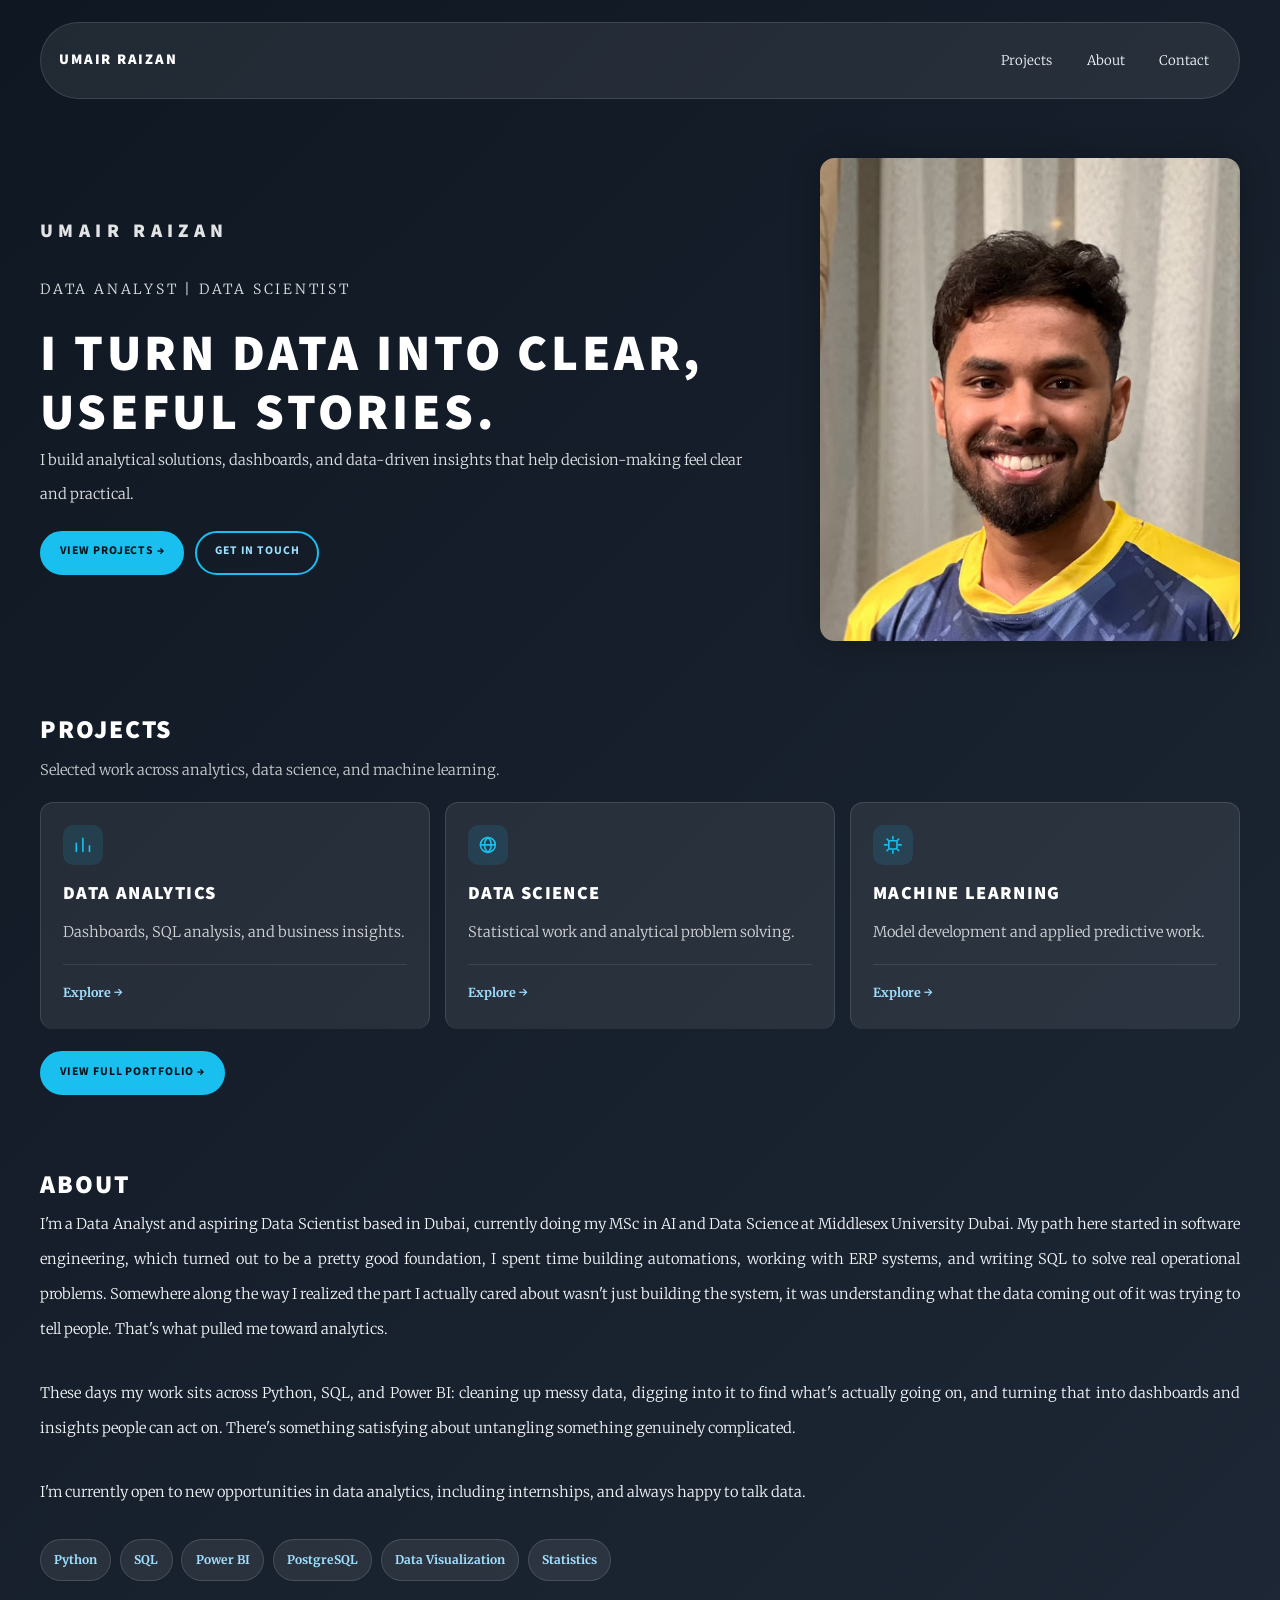
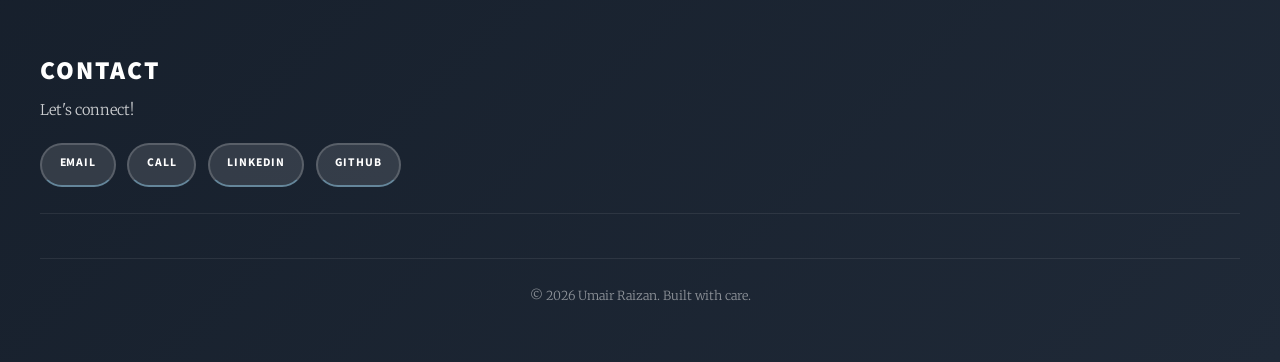
==== commit a1a3cda9: "New photo" ====
--- a/index.html
+++ b/index.html
@@ -32,7 +32,7 @@
 					</div>
 
 					<div class="hero-image-wrap">
-						<img src="./images/WhatsApp Image 2026-07-20 at 19.31.52.jpeg" alt="Umair Raizan" />
+						<img src="./images/WhatsApp Image 2026-09-15 at 23.18.25.jpeg" alt="Umair Raizan" />
 					</div>
 				</section>
 
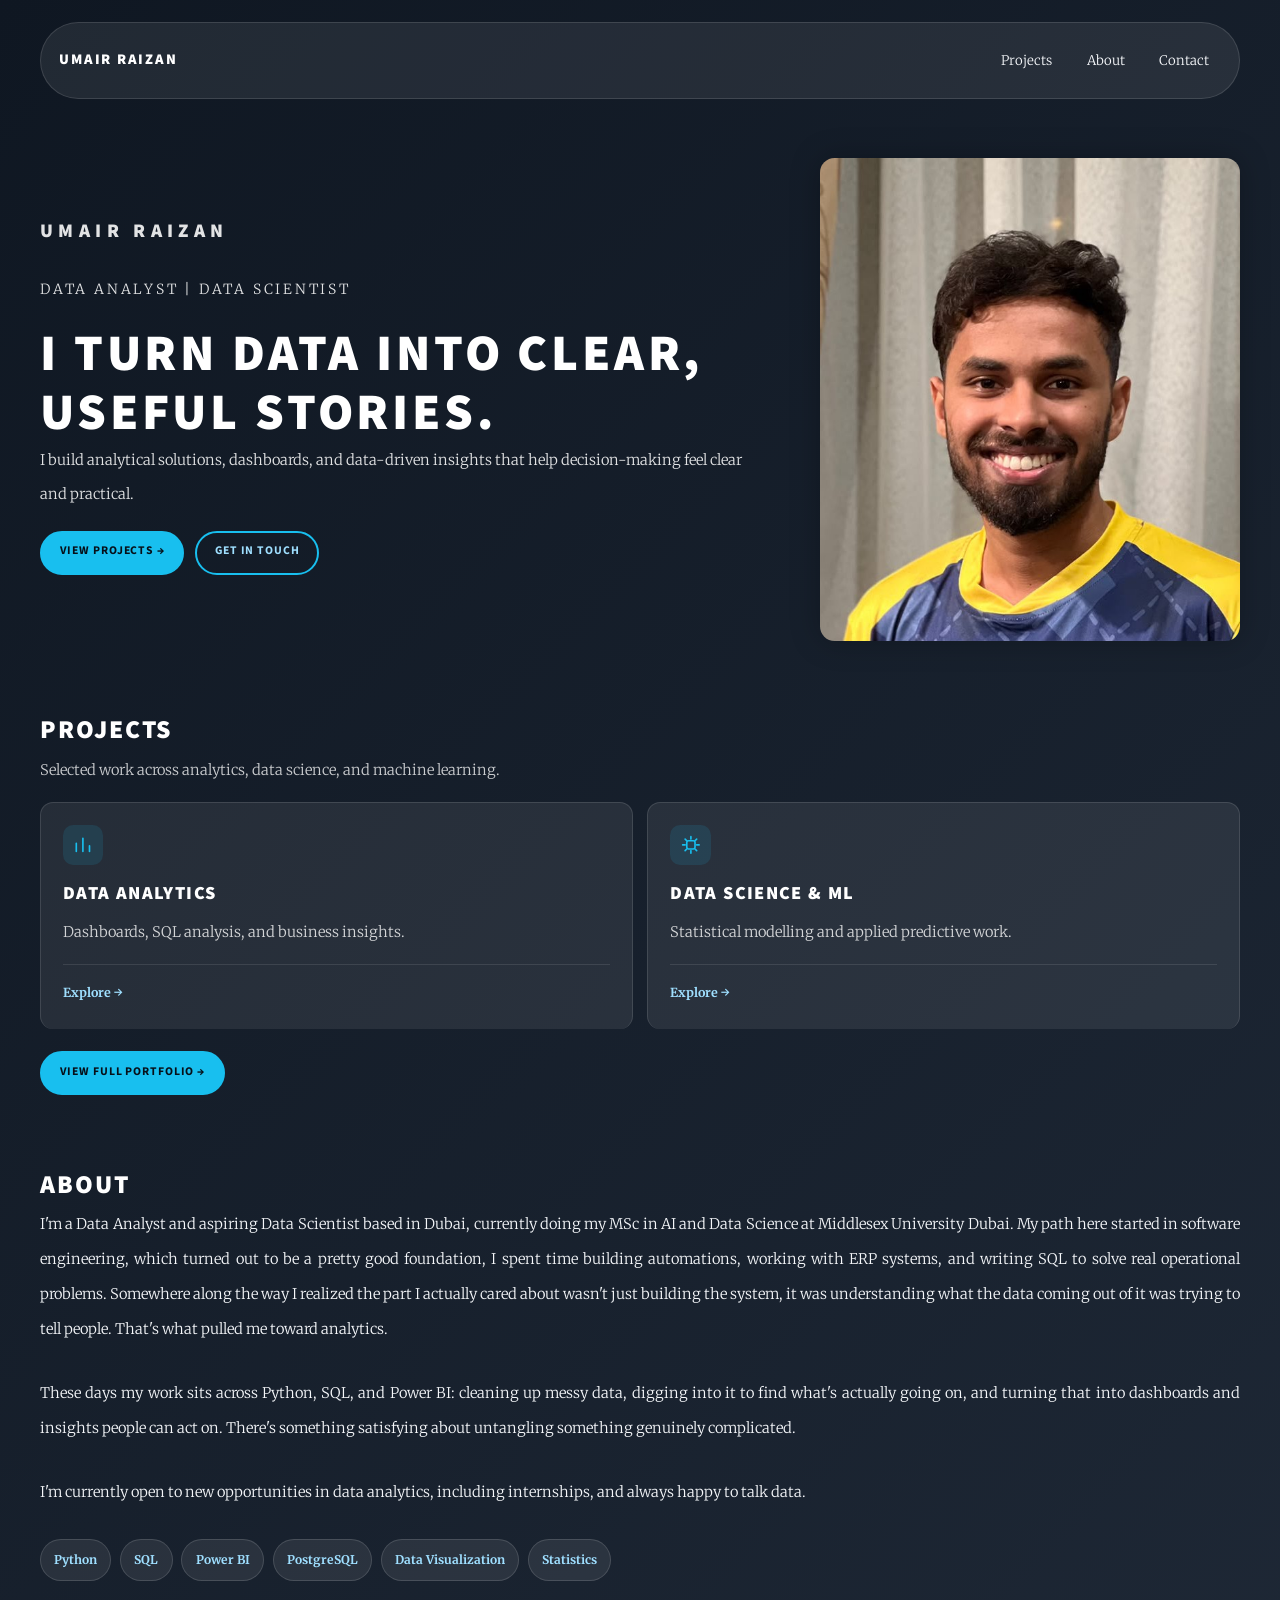
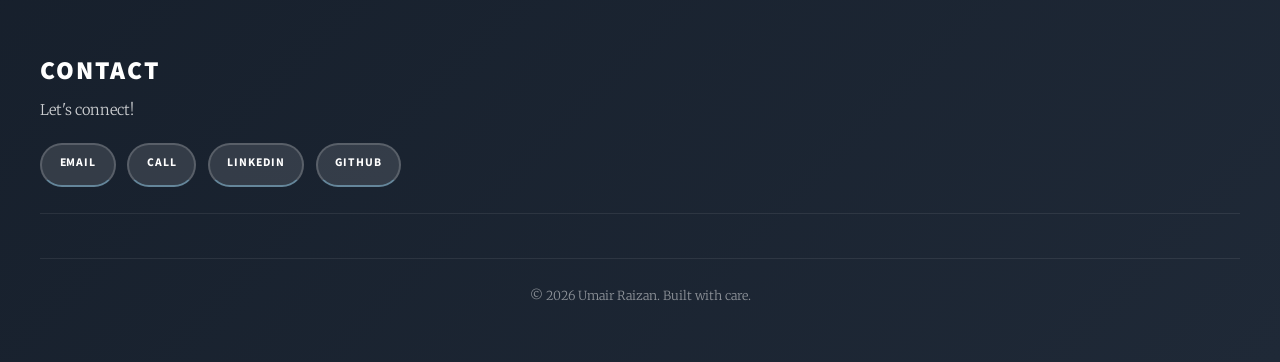
==== commit ffd423e9: "Redesign projects and home pages, add UK Data Job Market project, merge DS/ML categories Co-Authored" ====
--- a/index.html
+++ b/index.html
@@ -52,18 +52,10 @@
 						</a>
 						<a href="projects.html" class="preview-card">
 							<span class="preview-icon">
-								<svg viewBox="0 0 24 24" stroke-width="2" stroke-linecap="round" stroke-linejoin="round"><circle cx="12" cy="12" r="9"/><path d="M12 3a12 12 0 0 0 0 18M12 3a12 12 0 0 1 0 18M3 12h18"/></svg>
-							</span>
-							<h3>Data Science</h3>
-							<p>Statistical work and analytical problem solving.</p>
-							<span class="preview-link">Explore →</span>
-						</a>
-						<a href="projects.html" class="preview-card">
-							<span class="preview-icon">
 								<svg viewBox="0 0 24 24" stroke-width="2" stroke-linecap="round" stroke-linejoin="round"><rect x="7" y="7" width="10" height="10" rx="2"/><path d="M12 2v3M12 19v3M2 12h3M19 12h3M5 5l2 2M17 17l2 2M19 5l-2 2M7 17l-2 2"/></svg>
 							</span>
-							<h3>Machine Learning</h3>
-							<p>Model development and applied predictive work.</p>
+							<h3>Data Science &amp; ML</h3>
+							<p>Statistical modelling and applied predictive work.</p>
 							<span class="preview-link">Explore →</span>
 						</a>
 					</div>
--- a/assets/css/main.css
+++ b/assets/css/main.css
@@ -5115,9 +5115,15 @@
 
 .projects-grid {
     display: grid;
-    grid-template-columns: repeat(auto-fit, minmax(300px, 1fr));
+    grid-template-columns: repeat(2, minmax(0, 1fr));
     gap: 1.75rem;
     padding-bottom: 3rem;
+}
+
+@media screen and (max-width: 700px) {
+    .projects-grid {
+        grid-template-columns: 1fr;
+    }
 }
 
 .project-card {
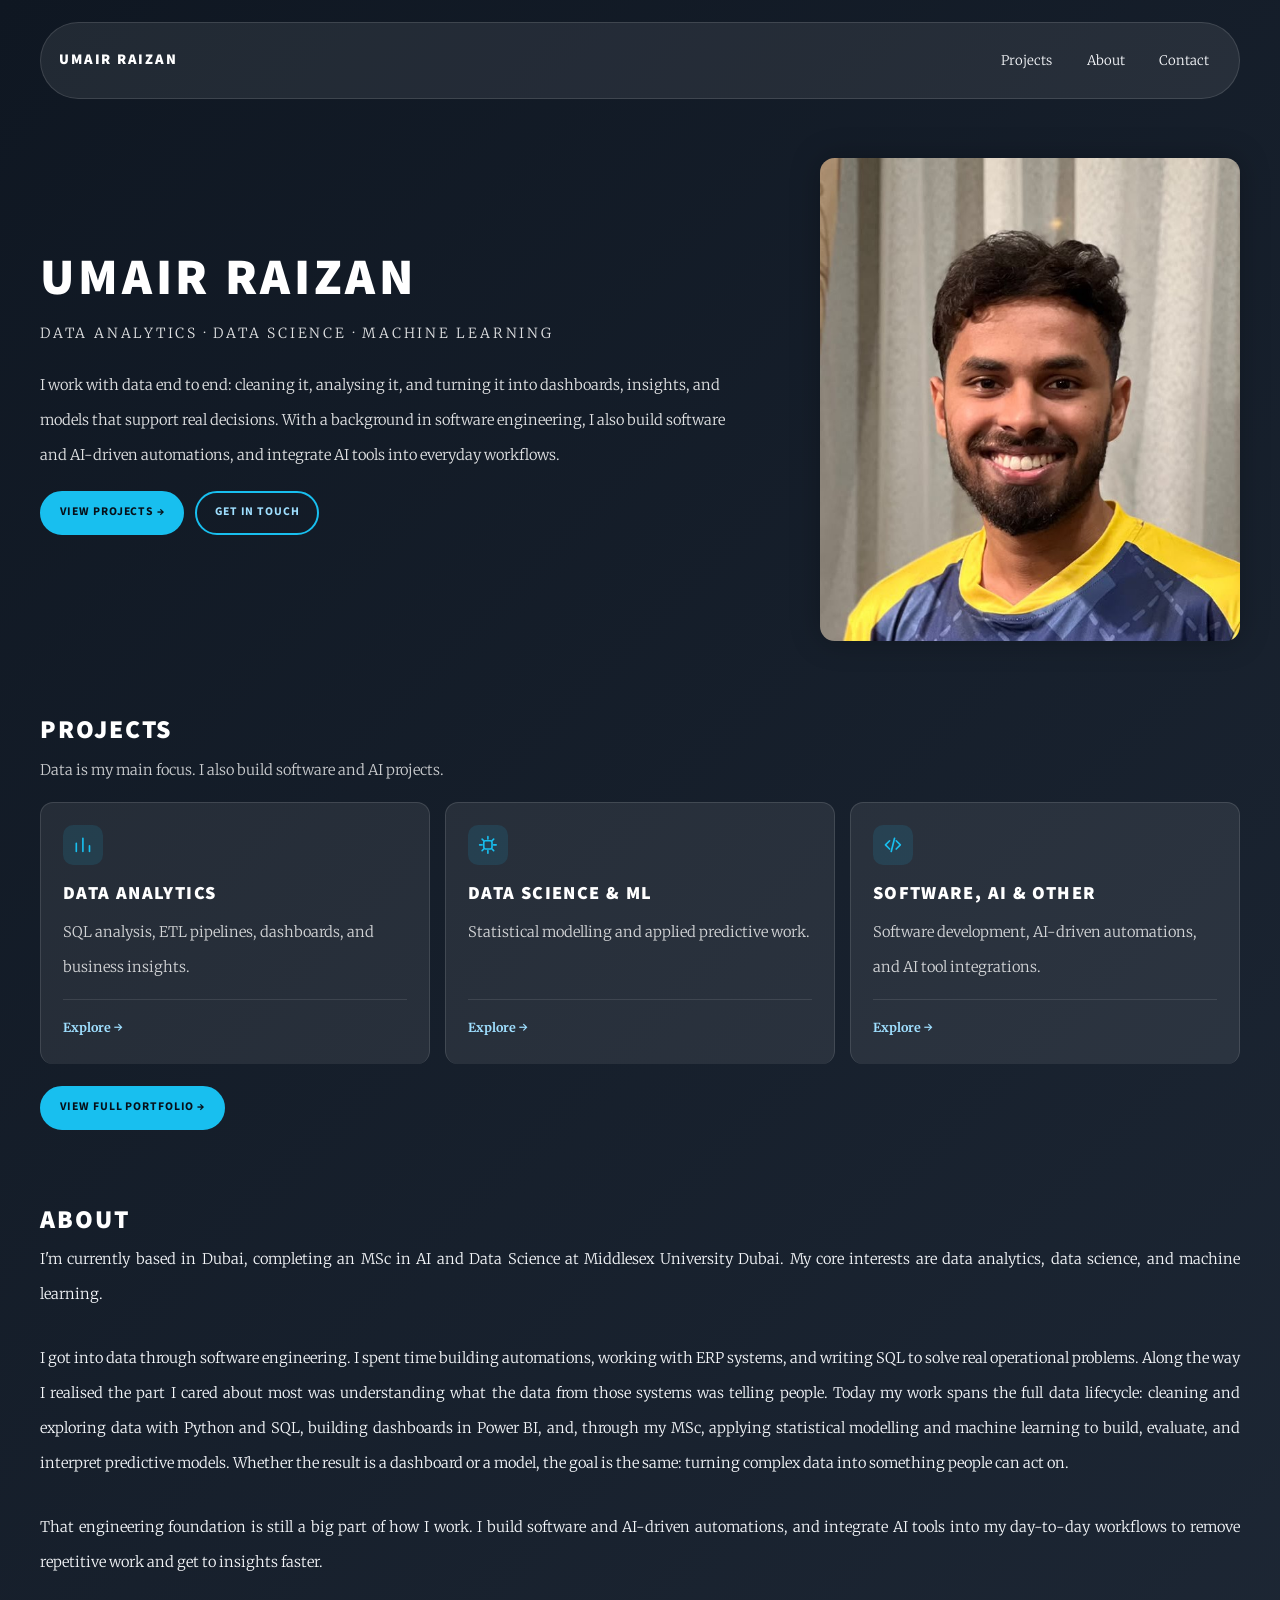
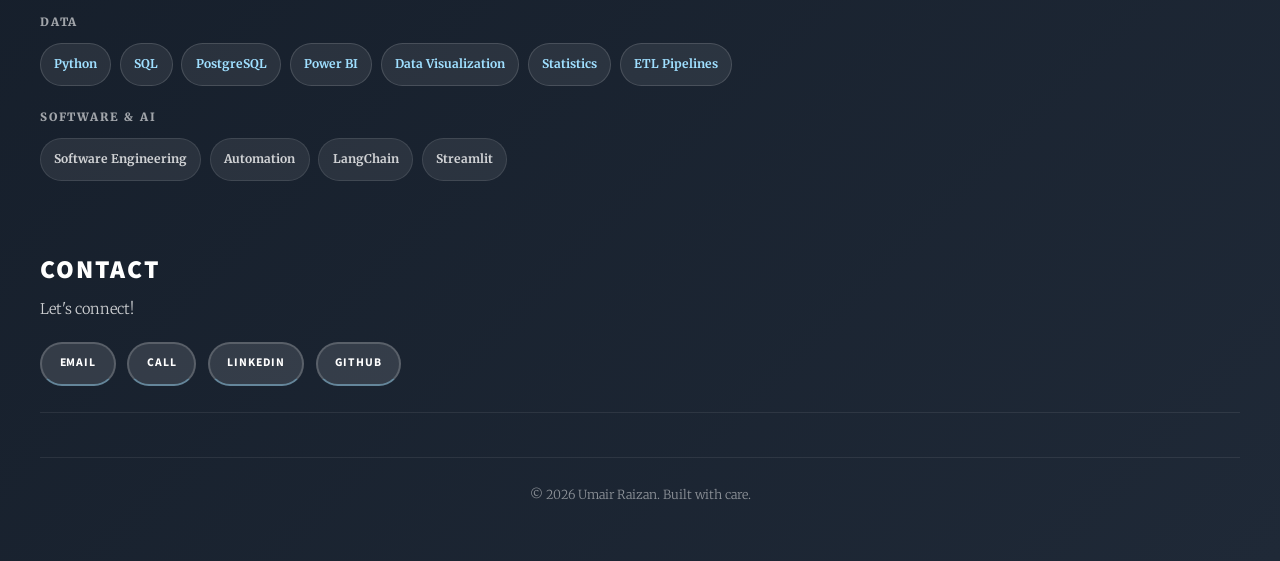
==== commit b8dcbecb: "Broaden portfolio beyond data: add Software, AI & Other tab, tab intros, and rewrite landing and Abo" ====
--- a/index.html
+++ b/index.html
@@ -1,10 +1,10 @@
 <!DOCTYPE HTML>
 <html>
 	<head>
-		<title>Umair Raizan | Data Portfolio</title>
+		<title>Umair Raizan | Portfolio</title>
 		<meta charset="utf-8" />
 		<meta name="viewport" content="width=device-width, initial-scale=1, user-scalable=no" />
-		<meta name="description" content="Umair Raizan's data portfolio featuring analytics, data science, and machine learning work." />
+		<meta name="description" content="Umair Raizan's portfolio: data analytics, data science, and machine learning, plus software and AI work." />
 		<link rel="stylesheet" href="assets/css/main.css" />
 	</head>
 	<body class="is-preload landing-page">
@@ -21,10 +21,9 @@
 			<main class="landing-main">
 				<section class="hero-section">
 					<div class="hero-copy">
-						<p class="hero-name">Umair Raizan</p>
-						<p class="hero-kicker">Data Analyst | Data Scientist</p>
-						<h1>I turn data into clear, useful stories.</h1>
-						<p>I build analytical solutions, dashboards, and data-driven insights that help decision-making feel clear and practical.</p>
+						<h1>Umair Raizan</h1>
+						<p class="hero-kicker">Data Analytics · Data Science · Machine Learning</p>
+						<p>I work with data end to end: cleaning it, analysing it, and turning it into dashboards, insights, and models that support real decisions. With a background in software engineering, I also build software and AI-driven automations, and integrate AI tools into everyday workflows.</p>
 						<div class="hero-actions">
 							<a href="projects.html" class="button primary">View Projects →</a>
 							<a href="#contact" class="button outline">Get In Touch</a>
@@ -39,23 +38,31 @@
 				<section id="projects" class="landing-section">
 					<div class="section-heading">
 						<h2>Projects</h2>
-						<p>Selected work across analytics, data science, and machine learning.</p>
+						<p>Data is my main focus. I also build software and AI projects.</p>
 					</div>
 					<div class="preview-cards">
-						<a href="projects.html" class="preview-card">
+						<a href="projects.html#analytics" class="preview-card">
 							<span class="preview-icon">
 								<svg viewBox="0 0 24 24" stroke-width="2" stroke-linecap="round" stroke-linejoin="round"><path d="M4 20V10M12 20V4M20 20v-7"/></svg>
 							</span>
 							<h3>Data Analytics</h3>
-							<p>Dashboards, SQL analysis, and business insights.</p>
+							<p>SQL analysis, ETL pipelines, dashboards, and business insights.</p>
 							<span class="preview-link">Explore →</span>
 						</a>
-						<a href="projects.html" class="preview-card">
+						<a href="projects.html#ml" class="preview-card">
 							<span class="preview-icon">
 								<svg viewBox="0 0 24 24" stroke-width="2" stroke-linecap="round" stroke-linejoin="round"><rect x="7" y="7" width="10" height="10" rx="2"/><path d="M12 2v3M12 19v3M2 12h3M19 12h3M5 5l2 2M17 17l2 2M19 5l-2 2M7 17l-2 2"/></svg>
 							</span>
 							<h3>Data Science &amp; ML</h3>
 							<p>Statistical modelling and applied predictive work.</p>
+							<span class="preview-link">Explore →</span>
+						</a>
+						<a href="projects.html#software" class="preview-card">
+							<span class="preview-icon">
+								<svg viewBox="0 0 24 24" stroke-width="2" stroke-linecap="round" stroke-linejoin="round"><path d="M8 7l-5 5 5 5M16 7l5 5-5 5M14 4l-4 16"/></svg>
+							</span>
+							<h3>Software, AI &amp; Other</h3>
+							<p>Software development, AI-driven automations, and AI tool integrations.</p>
 							<span class="preview-link">Explore →</span>
 						</a>
 					</div>
@@ -66,31 +73,43 @@
 					<div class="section-heading">
 						<h2>About</h2>
 					</div>
-					<p>I'm a Data Analyst and aspiring Data Scientist based in Dubai, currently doing my MSc in AI and Data Science at Middlesex University Dubai. My path here started in software engineering, which turned out to be a pretty good foundation, I spent time building automations, working with ERP systems, and writing SQL to solve real operational problems. Somewhere along the way I realized the part I actually cared about wasn't just building the system, it was understanding what the data coming out of it was trying to tell people.
-That's what pulled me toward analytics. </p><p> These days my work sits across Python, SQL, and Power BI: cleaning up messy data, digging into it to find what's actually going on, and turning that into dashboards and insights people can act on. There's something satisfying about untangling something genuinely complicated.
-
-</p><p> I'm currently open to new opportunities in data analytics, including internships, and always happy to talk data.</p>
-					<div class="skill-tags">
-						<span class="skill-tag">Python</span>
-						<span class="skill-tag">SQL</span>
-						<span class="skill-tag">Power BI</span>
-						<span class="skill-tag">PostgreSQL</span>
-						<span class="skill-tag">Data Visualization</span>
-						<span class="skill-tag">Statistics</span>
+					<p>I'm currently based in Dubai, completing an MSc in AI and Data Science at Middlesex University Dubai. My core interests are data analytics, data science, and machine learning.</p>
+					<p>I got into data through software engineering. I spent time building automations, working with ERP systems, and writing SQL to solve real operational problems. Along the way I realised the part I cared about most was understanding what the data from those systems was telling people. Today my work spans the full data lifecycle: cleaning and exploring data with Python and SQL, building dashboards in Power BI, and, through my MSc, applying statistical modelling and machine learning to build, evaluate, and interpret predictive models. Whether the result is a dashboard or a model, the goal is the same: turning complex data into something people can act on.</p>
+					<p>That engineering foundation is still a big part of how I work. I build software and AI-driven automations, and integrate AI tools into my day-to-day workflows to remove repetitive work and get to insights faster.</p>
+					<div class="skill-group">
+						<p class="skill-group-label">Data</p>
+						<div class="skill-tags">
+							<span class="skill-tag">Python</span>
+							<span class="skill-tag">SQL</span>
+							<span class="skill-tag">PostgreSQL</span>
+							<span class="skill-tag">Power BI</span>
+							<span class="skill-tag">Data Visualization</span>
+							<span class="skill-tag">Statistics</span>
+							<span class="skill-tag">ETL Pipelines</span>
+						</div>
+					</div>
+					<div class="skill-group">
+						<p class="skill-group-label">Software &amp; AI</p>
+						<div class="skill-tags">
+							<span class="skill-tag secondary">Software Engineering</span>
+							<span class="skill-tag secondary">Automation</span>
+							<span class="skill-tag secondary">LangChain</span>
+							<span class="skill-tag secondary">Streamlit</span>
+						</div>
 					</div>
 				</section>
 
 				<section id="contact" class="landing-section">
 					<div class="section-heading">
 						<h2>Contact</h2>
-					<p>Let's connect!</p>
-				</div>
-				<div class="contact-links">
-					<a href="mailto:umairraizan21@gmail.com" class="button">Email</a>
-					<a href="tel:+971544103667" class="button">Call</a>
-					<a href="https://www.linkedin.com/in/umair-raizan-32196223b" target="_blank" rel="noopener" class="button">LinkedIn</a>
-					<a href="https://umairai21.github.io" target="_blank" rel="noopener" class="button">GitHub</a>
-				</div>
+						<p>Let's connect!</p>
+					</div>
+					<div class="contact-links">
+						<a href="mailto:umairraizan21@gmail.com" class="button">Email</a>
+						<a href="tel:+971544103667" class="button">Call</a>
+						<a href="https://www.linkedin.com/in/umair-raizan-32196223b" target="_blank" rel="noopener" class="button">LinkedIn</a>
+						<a href="https://umairai21.github.io" target="_blank" rel="noopener" class="button">GitHub</a>
+					</div>
 				</section>
 
 				<footer class="landing-footer">
--- a/assets/css/main.css
+++ b/assets/css/main.css
@@ -193,7 +193,7 @@
 }
 
 .hero-kicker {
-	margin-bottom: 0.75rem;
+	margin: 0.6rem 0 1rem;
 	letter-spacing: 0.2em;
 	text-transform: uppercase;
 	color: #9fdfff;
@@ -357,6 +357,38 @@
 	font-size: 0.82rem;
 	font-weight: 700;
 	color: #9fdfff;
+}
+
+.landing-section p a {
+	color: #9fdfff;
+	border-bottom: 1px dotted rgba(159, 223, 255, 0.5);
+}
+
+.landing-section p a:hover {
+	color: #ffffff;
+	border-bottom-color: transparent;
+}
+
+.skill-group {
+	margin-top: 1.25rem;
+}
+
+.skill-group .skill-tags {
+	margin-top: 0.5rem;
+}
+
+.skill-group-label {
+	margin: 0;
+	font-size: 0.78rem;
+	font-weight: 900;
+	letter-spacing: 0.16em;
+	text-transform: uppercase;
+	color: rgba(255,255,255,0.6);
+}
+
+.skill-tag.secondary {
+	color: rgba(255,255,255,0.78);
+	border-color: rgba(255,255,255,0.1);
 }
 
 .landing-footer {
@@ -5092,6 +5124,26 @@
     }
 }
 
+.tab-intros {
+    max-width: 44rem;
+    margin: -1.5rem auto 2.5rem;
+}
+
+.tab-intro {
+    margin: 0;
+    text-align: center;
+    color: rgba(255,255,255,0.8);
+}
+
+.tab-intro strong {
+    color: #9fdfff;
+}
+
+.project-card[hidden],
+.tab-intro[hidden] {
+    display: none !important;
+}
+
 /* Projects Page */
 
 .projects-hero {
@@ -5115,12 +5167,26 @@
 
 .projects-grid {
     display: grid;
-    grid-template-columns: repeat(2, minmax(0, 1fr));
+    grid-template-columns: repeat(3, minmax(0, 1fr));
     gap: 1.75rem;
     padding-bottom: 3rem;
 }
 
-@media screen and (max-width: 700px) {
+.project-card.center-last {
+    grid-column: 2 / 3;
+}
+
+@media screen and (max-width: 900px) {
+    .projects-grid {
+        grid-template-columns: repeat(2, minmax(0, 1fr));
+    }
+
+    .project-card.center-last {
+        grid-column: auto;
+    }
+}
+
+@media screen and (max-width: 600px) {
     .projects-grid {
         grid-template-columns: 1fr;
     }
@@ -5188,6 +5254,7 @@
 }
 
 .project-card-body h2 {
+    color: #ffffff;
     font-size: 1.15rem;
     margin-bottom: 0.7rem;
     line-height: 1.35;
